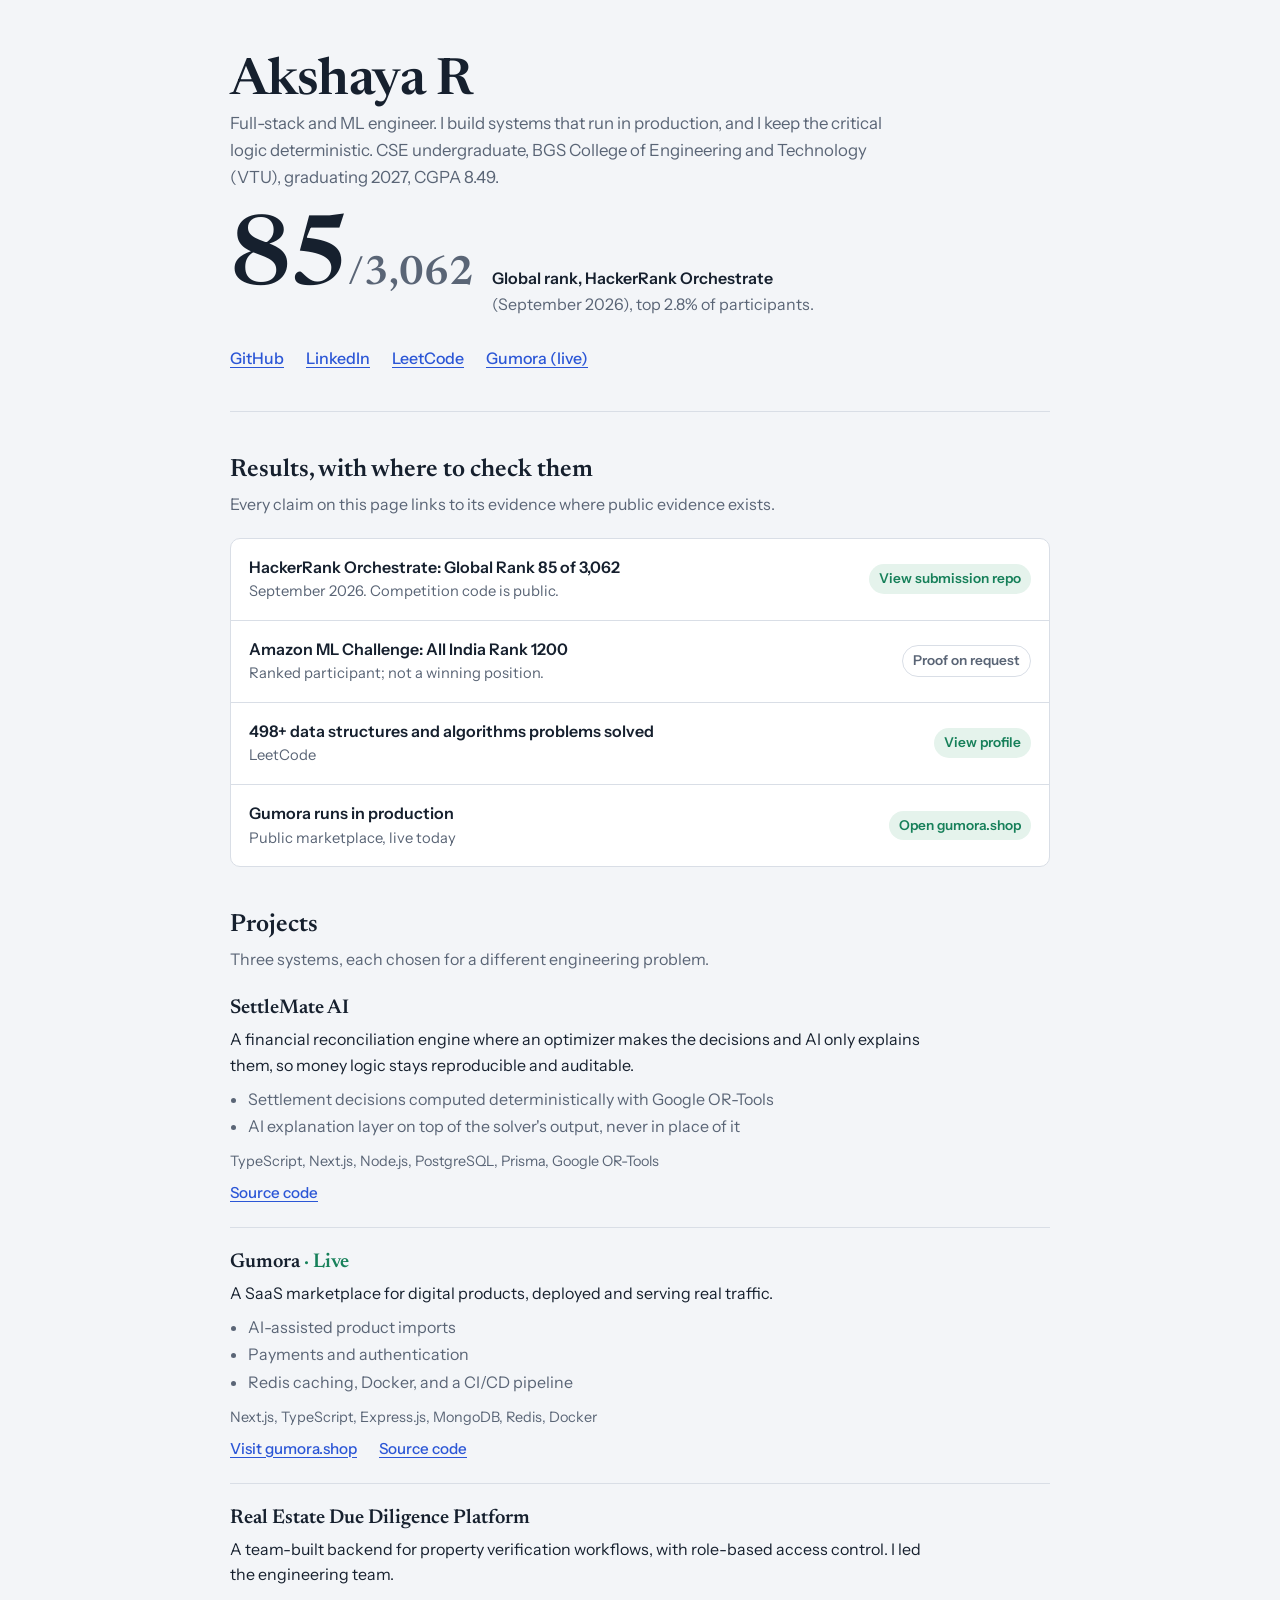
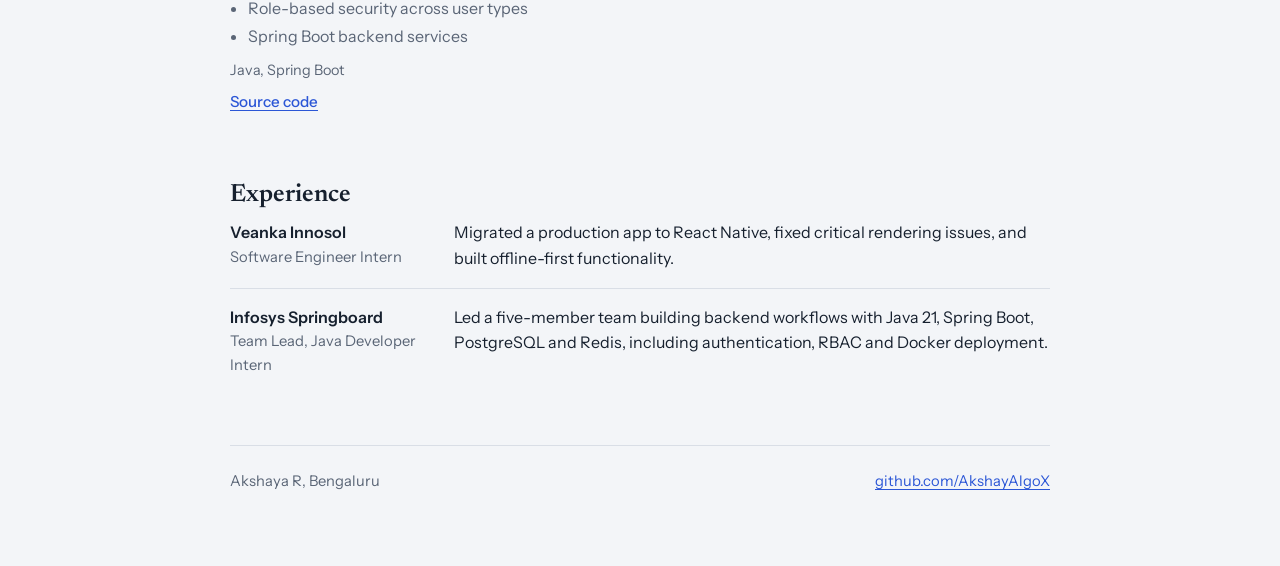
==== index.html @ 620f395c "Initial portfolio deployment" ====
<!doctype html>
<html lang="en">
<head>
<meta charset="utf-8">
<meta name="viewport" content="width=device-width, initial-scale=1">
<title>Akshaya R — Engineer</title>
<meta name="description" content="Akshaya R. HackerRank Orchestrate Global Rank 85/3,062. Builds production systems: Gumora (live) and SettleMate AI.">
<link rel="preconnect" href="https://fonts.googleapis.com">
<link rel="preconnect" href="https://fonts.gstatic.com" crossorigin>
<link href="https://fonts.googleapis.com/css2?family=Newsreader:opsz,wght@6..72,500;6..72,600&family=Instrument+Sans:wght@400;500;600&display=swap" rel="stylesheet">
<style>
:root{
  --bg:#F3F5F8; --surface:#FFFFFF; --ink:#16202E; --muted:#5A6576;
  --line:#D9DEE6; --accent:#2B56D6; --proof:#17805A; --proof-bg:#E5F3EC;
}
@media (prefers-color-scheme: dark){
  :root{
    --bg:#121821; --surface:#19212D; --ink:#E8ECF2; --muted:#9AA5B5;
    --line:#2A3443; --accent:#7C9BFF; --proof:#5CC79A; --proof-bg:#16302A;
  }
}
*{box-sizing:border-box;margin:0;padding:0}
html{-webkit-text-size-adjust:100%}
body{background:var(--bg);color:var(--ink);font:400 16px/1.6 "Instrument Sans",system-ui,sans-serif}
a{color:var(--accent);text-underline-offset:3px}
a:focus-visible{outline:2px solid var(--accent);outline-offset:3px;border-radius:2px}
.wrap{max-width:860px;margin:0 auto;padding:56px 20px 72px}
header{display:grid;gap:28px;padding-bottom:40px;border-bottom:1px solid var(--line)}
h1{font:600 clamp(2.2rem,6vw,3.2rem)/1.05 "Newsreader",Georgia,serif;letter-spacing:-.01em}
.lede{color:var(--muted);max-width:60ch;font-size:1.05rem}
.rank{display:flex;flex-wrap:wrap;align-items:baseline;gap:6px 18px}
.rank b{font:600 clamp(3.4rem,13vw,6rem)/.9 "Newsreader",Georgia,serif;letter-spacing:-.03em}
.rank b span{color:var(--muted);font-size:.42em;letter-spacing:0}
.rank p{max-width:30ch;color:var(--muted)}
.rank p strong{color:var(--ink);font-weight:600}
.links{display:flex;flex-wrap:wrap;gap:10px 22px;font-weight:500}
section{padding-top:44px}
h2{font:600 1.55rem/1.2 "Newsreader",Georgia,serif;margin-bottom:6px}
.sub{color:var(--muted);margin-bottom:20px;max-width:62ch}
/* Claims ledger */
.ledger{border:1px solid var(--line);border-radius:10px;background:var(--surface);overflow:hidden}
.row{display:grid;grid-template-columns:1fr auto;gap:6px 16px;padding:16px 18px;border-top:1px solid var(--line);align-items:center}
.row:first-child{border-top:0}
.row .claim{font-weight:600}
.row .ctx{color:var(--muted);font-size:.92rem;font-weight:400}
.tag{font-size:.85rem;font-weight:600;padding:4px 10px;border-radius:999px;white-space:nowrap;text-decoration:none}
.tag.ok{color:var(--proof);background:var(--proof-bg)}
.tag.self{color:var(--muted);border:1px solid var(--line)}
/* Projects */
.proj{padding:22px 0;border-top:1px solid var(--line)}
.proj:first-of-type{border-top:0;padding-top:4px}
.proj h3{font:600 1.25rem/1.25 "Newsreader",Georgia,serif;margin-bottom:6px}
.proj .why{margin-bottom:8px;max-width:64ch}
.proj ul{padding-left:18px;color:var(--muted);margin-bottom:10px;max-width:64ch}
.proj li{margin:2px 0}
.stack{font-size:.9rem;color:var(--muted);margin-bottom:8px}
.proj .links{font-size:.95rem}
.live{color:var(--proof);font-weight:600}
/* Experience */
.job{display:grid;grid-template-columns:200px 1fr;gap:4px 24px;padding:16px 0;border-top:1px solid var(--line)}
.job:first-of-type{border-top:0;padding-top:4px}
.job .org{font-weight:600}
.job .role{color:var(--muted);font-size:.92rem}
.job p{max-width:58ch}
footer{margin-top:52px;padding-top:24px;border-top:1px solid var(--line);color:var(--muted);font-size:.92rem;display:flex;flex-wrap:wrap;justify-content:space-between;gap:12px}
@media (max-width:620px){
  .wrap{padding:36px 16px 56px}
  .row{grid-template-columns:1fr}
  .row .tag{justify-self:start}
  .job{grid-template-columns:1fr}
}
@media (prefers-reduced-motion:no-preference){
  .rank b{animation:rise .7s cubic-bezier(.2,.7,.2,1) both}
  @keyframes rise{from{opacity:0;transform:translateY(12px)}to{opacity:1;transform:none}}
}
</style>
</head>
<body>
<div class="wrap">

<header>
  <div>
    <h1>Akshaya R</h1>
    <p class="lede">Full-stack and ML engineer. I build systems that run in production, and I keep the critical logic deterministic. CSE undergraduate, BGS College of Engineering and Technology (VTU), graduating 2027, CGPA 8.49.</p>
  </div>
  <div class="rank">
    <b>85<span>/3,062</span></b>
    <p><strong>Global rank, HackerRank Orchestrate</strong> (September 2026), top 2.8% of participants.</p>
  </div>
  <nav class="links" aria-label="Profiles">
    <a href="https://github.com/AkshayAlgoX">GitHub</a>
    <a href="https://linkedin.com/in/akshaya-r-a381873a4">LinkedIn</a>
    <a href="https://leetcode.com/u/rakshay5764/">LeetCode</a>
    <a href="https://gumora.shop/">Gumora (live)</a>
  </nav>
</header>

<section aria-labelledby="claims">
  <h2 id="claims">Results, with where to check them</h2>
  <p class="sub">Every claim on this page links to its evidence where public evidence exists.</p>
  <div class="ledger">
    <div class="row">
      <div><div class="claim">HackerRank Orchestrate: Global Rank 85 of 3,062</div><div class="ctx">September 2026. Competition code is public.</div></div>
      <a class="tag ok" href="https://github.com/AkshayAlgoX/hackerrank-orchestrate-september26-akshay">View submission repo</a>
    </div>
    <div class="row">
      <div><div class="claim">Amazon ML Challenge: All India Rank 1200</div><div class="ctx">Ranked participant; not a winning position.</div></div>
      <span class="tag self">Proof on request</span>
    </div>
    <div class="row">
      <div><div class="claim">498+ data structures and algorithms problems solved</div><div class="ctx">LeetCode</div></div>
      <a class="tag ok" href="https://leetcode.com/u/rakshay5764/">View profile</a>
    </div>
    <div class="row">
      <div><div class="claim">Gumora runs in production</div><div class="ctx">Public marketplace, live today</div></div>
      <a class="tag ok" href="https://gumora.shop/">Open gumora.shop</a>
    </div>
  </div>
</section>

<section aria-labelledby="projects">
  <h2 id="projects">Projects</h2>
  <p class="sub">Three systems, each chosen for a different engineering problem.</p>

  <article class="proj">
    <h3>SettleMate AI</h3>
    <p class="why">A financial reconciliation engine where an optimizer makes the decisions and AI only explains them, so money logic stays reproducible and auditable.</p>
    <ul>
      <li>Settlement decisions computed deterministically with Google OR-Tools</li>
      <li>AI explanation layer on top of the solver's output, never in place of it</li>
    </ul>
    <p class="stack">TypeScript, Next.js, Node.js, PostgreSQL, Prisma, Google OR-Tools</p>
    <div class="links"><a href="https://github.com/AkshayAlgoX/settlemate-ai">Source code</a></div>
  </article>

  <article class="proj">
    <h3>Gumora <span class="live">· Live</span></h3>
    <p class="why">A SaaS marketplace for digital products, deployed and serving real traffic.</p>
    <ul>
      <li>AI-assisted product imports</li>
      <li>Payments and authentication</li>
      <li>Redis caching, Docker, and a CI/CD pipeline</li>
    </ul>
    <p class="stack">Next.js, TypeScript, Express.js, MongoDB, Redis, Docker</p>
    <div class="links"><a href="https://gumora.shop/">Visit gumora.shop</a><a href="https://github.com/AkshayAlgoX/Gumora-SaaS-Platform">Source code</a></div>
  </article>

  <article class="proj">
    <h3>Real Estate Due Diligence Platform</h3>
    <p class="why">A team-built backend for property verification workflows, with role-based access control. I led the engineering team.</p>
    <ul>
      <li>Role-based security across user types</li>
      <li>Spring Boot backend services</li>
    </ul>
    <p class="stack">Java, Spring Boot</p>
    <div class="links"><a href="https://github.com/AkshayAlgoX/due-deligence-platform">Source code</a></div>
  </article>
</section>

<section aria-labelledby="exp">
  <h2 id="exp">Experience</h2>
  <div class="job">
    <div><div class="org">Veanka Innosol</div><div class="role">Software Engineer Intern</div></div>
    <p>Migrated a production app to React Native, fixed critical rendering issues, and built offline-first functionality.</p>
  </div>
  <div class="job">
    <div><div class="org">Infosys Springboard</div><div class="role">Team Lead, Java Developer Intern</div></div>
    <p>Led a five-member team building backend workflows with Java 21, Spring Boot, PostgreSQL and Redis, including authentication, RBAC and Docker deployment.</p>
  </div>
</section>

<footer>
  <span>Akshaya R, Bengaluru</span>
  <span><a href="https://github.com/AkshayAlgoX">github.com/AkshayAlgoX</a></span>
</footer>

</div>
</body>
</html>
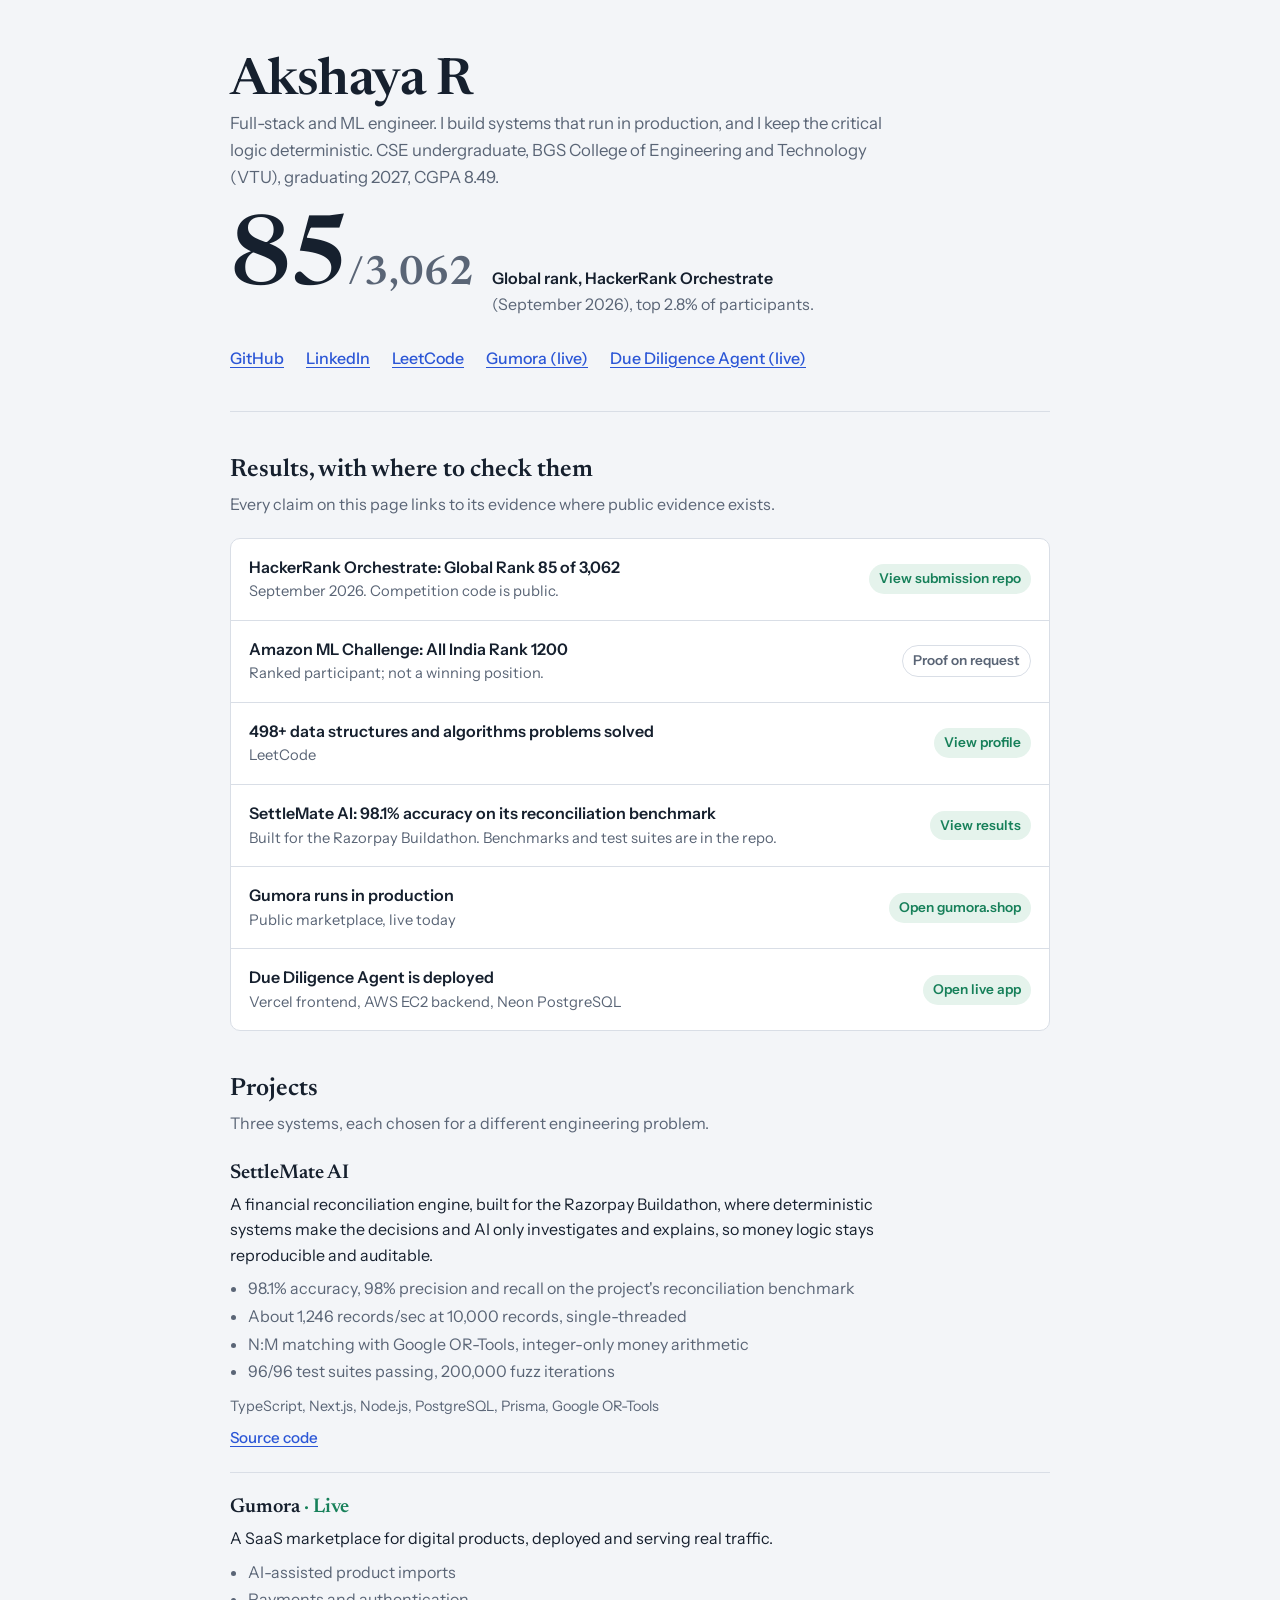
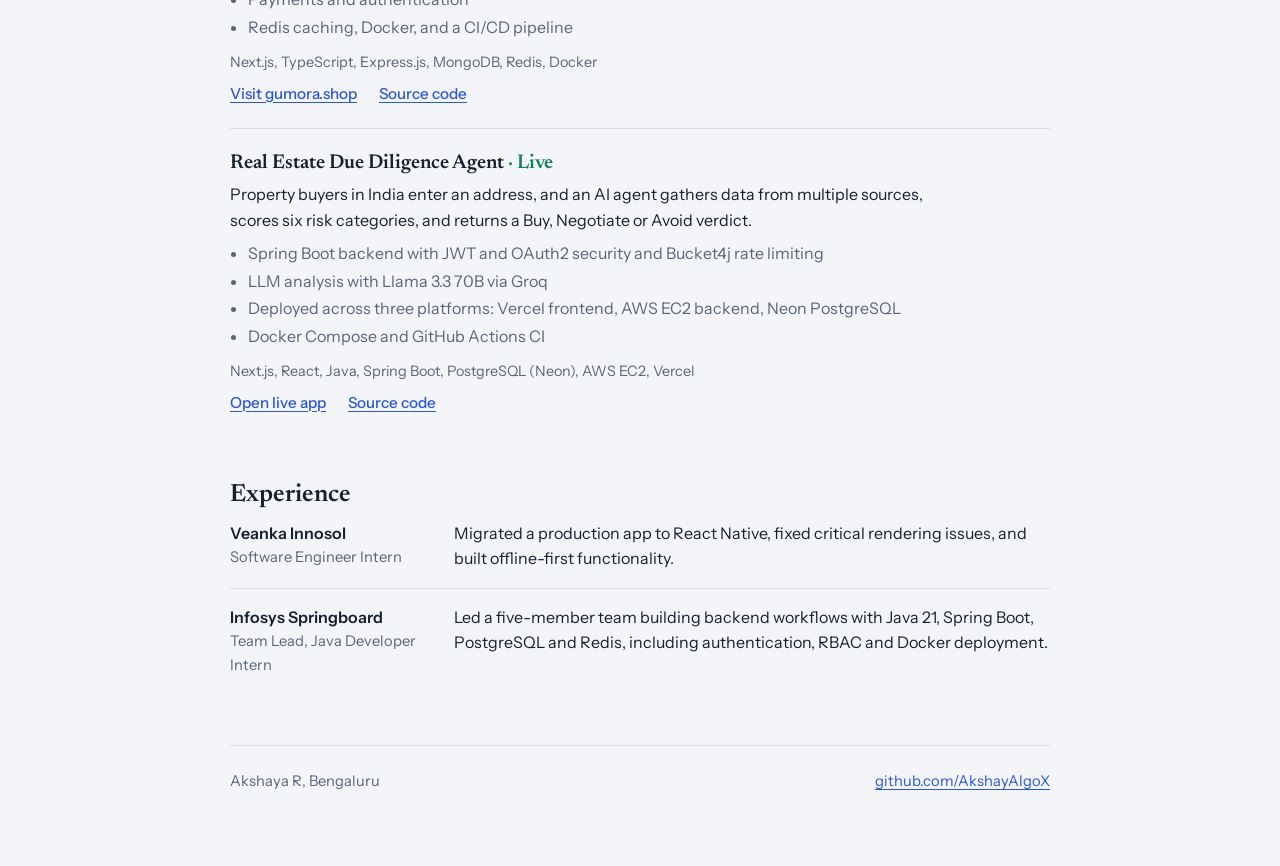
==== commit 9fcaf1df: "Update portfolio to v2" ====
--- a/index.html
+++ b/index.html
@@ -92,6 +92,7 @@
     <a href="https://linkedin.com/in/akshaya-r-a381873a4">LinkedIn</a>
     <a href="https://leetcode.com/u/rakshay5764/">LeetCode</a>
     <a href="https://gumora.shop/">Gumora (live)</a>
+    <a href="https://due-deligence-platform.vercel.app/">Due Diligence Agent (live)</a>
   </nav>
 </header>
 
@@ -112,8 +113,16 @@
       <a class="tag ok" href="https://leetcode.com/u/rakshay5764/">View profile</a>
     </div>
     <div class="row">
+      <div><div class="claim">SettleMate AI: 98.1% accuracy on its reconciliation benchmark</div><div class="ctx">Built for the Razorpay Buildathon. Benchmarks and test suites are in the repo.</div></div>
+      <a class="tag ok" href="https://github.com/AkshayAlgoX/settlemate-ai">View results</a>
+    </div>
+    <div class="row">
       <div><div class="claim">Gumora runs in production</div><div class="ctx">Public marketplace, live today</div></div>
       <a class="tag ok" href="https://gumora.shop/">Open gumora.shop</a>
+    </div>
+    <div class="row">
+      <div><div class="claim">Due Diligence Agent is deployed</div><div class="ctx">Vercel frontend, AWS EC2 backend, Neon PostgreSQL</div></div>
+      <a class="tag ok" href="https://due-deligence-platform.vercel.app/">Open live app</a>
     </div>
   </div>
 </section>
@@ -124,10 +133,12 @@
 
   <article class="proj">
     <h3>SettleMate AI</h3>
-    <p class="why">A financial reconciliation engine where an optimizer makes the decisions and AI only explains them, so money logic stays reproducible and auditable.</p>
+    <p class="why">A financial reconciliation engine, built for the Razorpay Buildathon, where deterministic systems make the decisions and AI only investigates and explains, so money logic stays reproducible and auditable.</p>
     <ul>
-      <li>Settlement decisions computed deterministically with Google OR-Tools</li>
-      <li>AI explanation layer on top of the solver's output, never in place of it</li>
+      <li>98.1% accuracy, 98% precision and recall on the project's reconciliation benchmark</li>
+      <li>About 1,246 records/sec at 10,000 records, single-threaded</li>
+      <li>N:M matching with Google OR-Tools, integer-only money arithmetic</li>
+      <li>96/96 test suites passing, 200,000 fuzz iterations</li>
     </ul>
     <p class="stack">TypeScript, Next.js, Node.js, PostgreSQL, Prisma, Google OR-Tools</p>
     <div class="links"><a href="https://github.com/AkshayAlgoX/settlemate-ai">Source code</a></div>
@@ -146,14 +157,16 @@
   </article>
 
   <article class="proj">
-    <h3>Real Estate Due Diligence Platform</h3>
-    <p class="why">A team-built backend for property verification workflows, with role-based access control. I led the engineering team.</p>
+    <h3>Real Estate Due Diligence Agent <span class="live">· Live</span></h3>
+    <p class="why">Property buyers in India enter an address, and an AI agent gathers data from multiple sources, scores six risk categories, and returns a Buy, Negotiate or Avoid verdict.</p>
     <ul>
-      <li>Role-based security across user types</li>
-      <li>Spring Boot backend services</li>
+      <li>Spring Boot backend with JWT and OAuth2 security and Bucket4j rate limiting</li>
+      <li>LLM analysis with Llama 3.3 70B via Groq</li>
+      <li>Deployed across three platforms: Vercel frontend, AWS EC2 backend, Neon PostgreSQL</li>
+      <li>Docker Compose and GitHub Actions CI</li>
     </ul>
-    <p class="stack">Java, Spring Boot</p>
-    <div class="links"><a href="https://github.com/AkshayAlgoX/due-deligence-platform">Source code</a></div>
+    <p class="stack">Next.js, React, Java, Spring Boot, PostgreSQL (Neon), AWS EC2, Vercel</p>
+    <div class="links"><a href="https://due-deligence-platform.vercel.app/">Open live app</a><a href="https://github.com/AkshayAlgoX/due-deligence-platform">Source code</a></div>
   </article>
 </section>
 
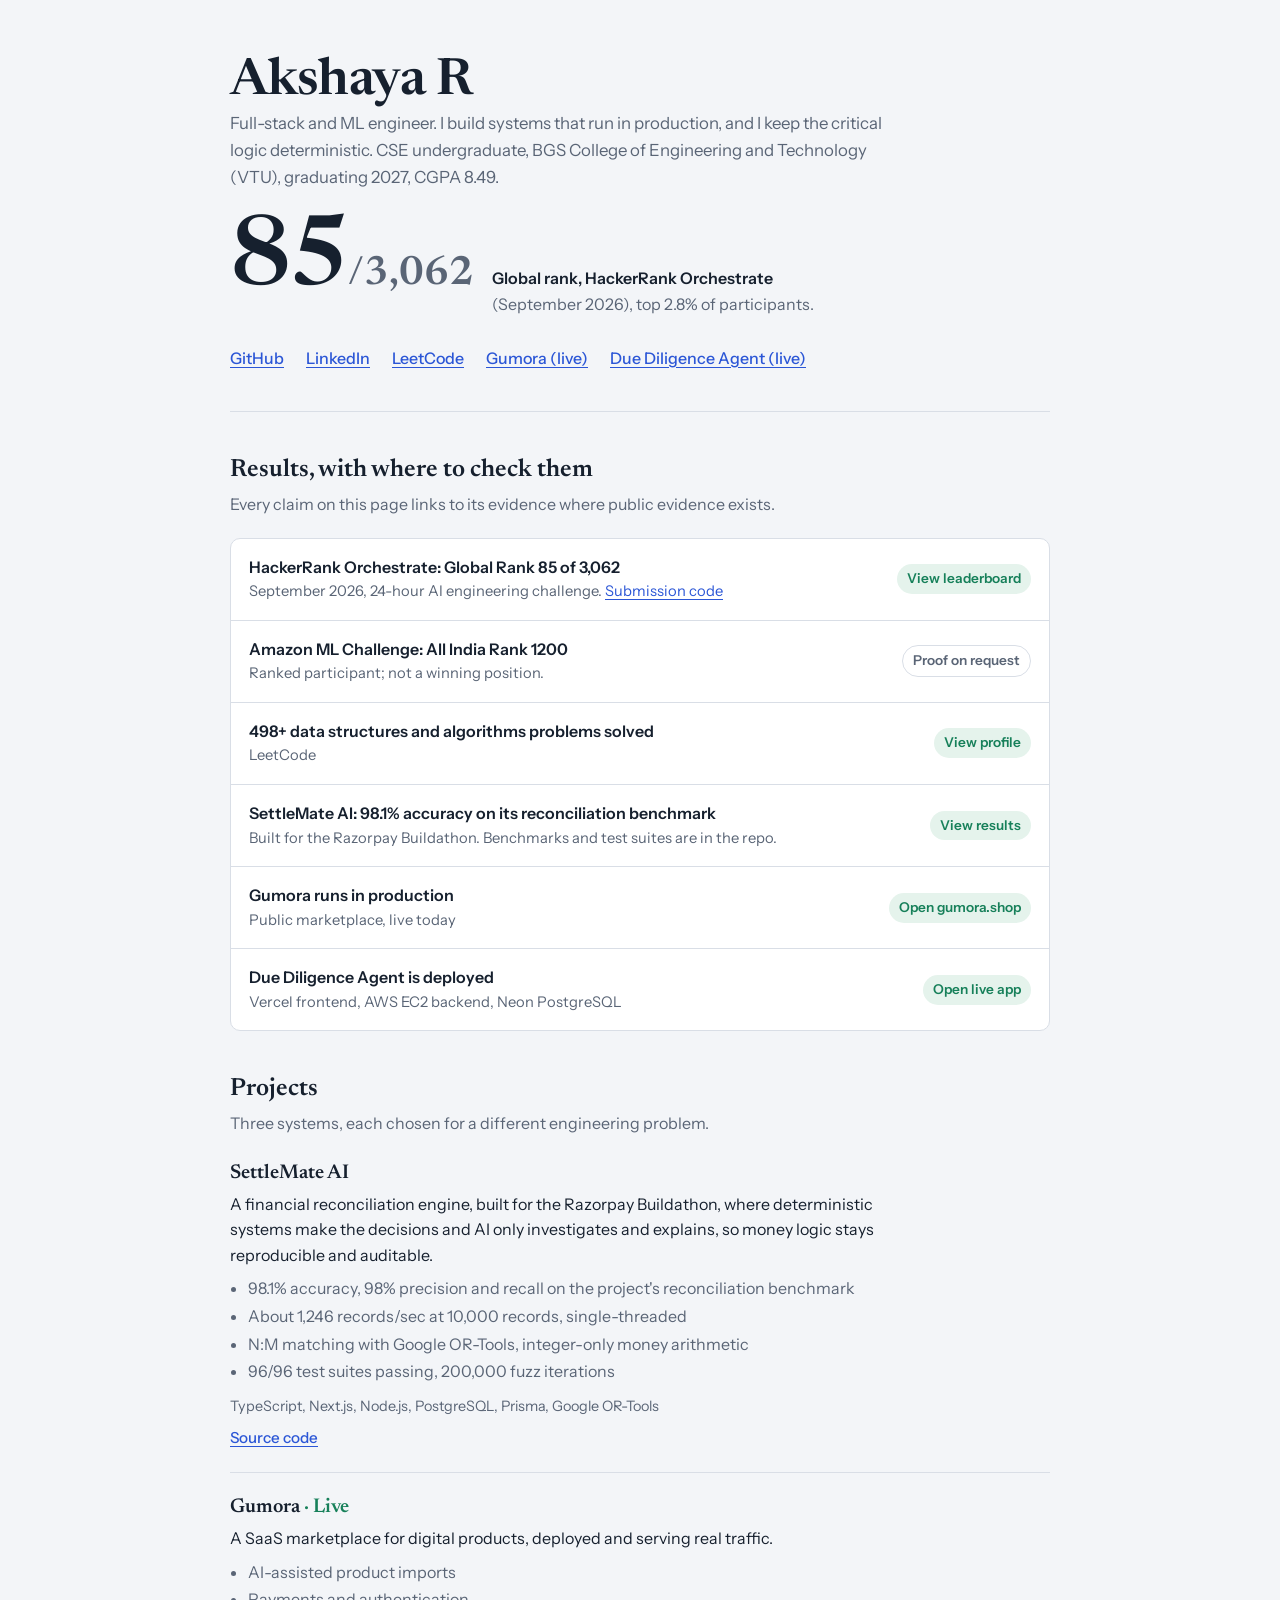
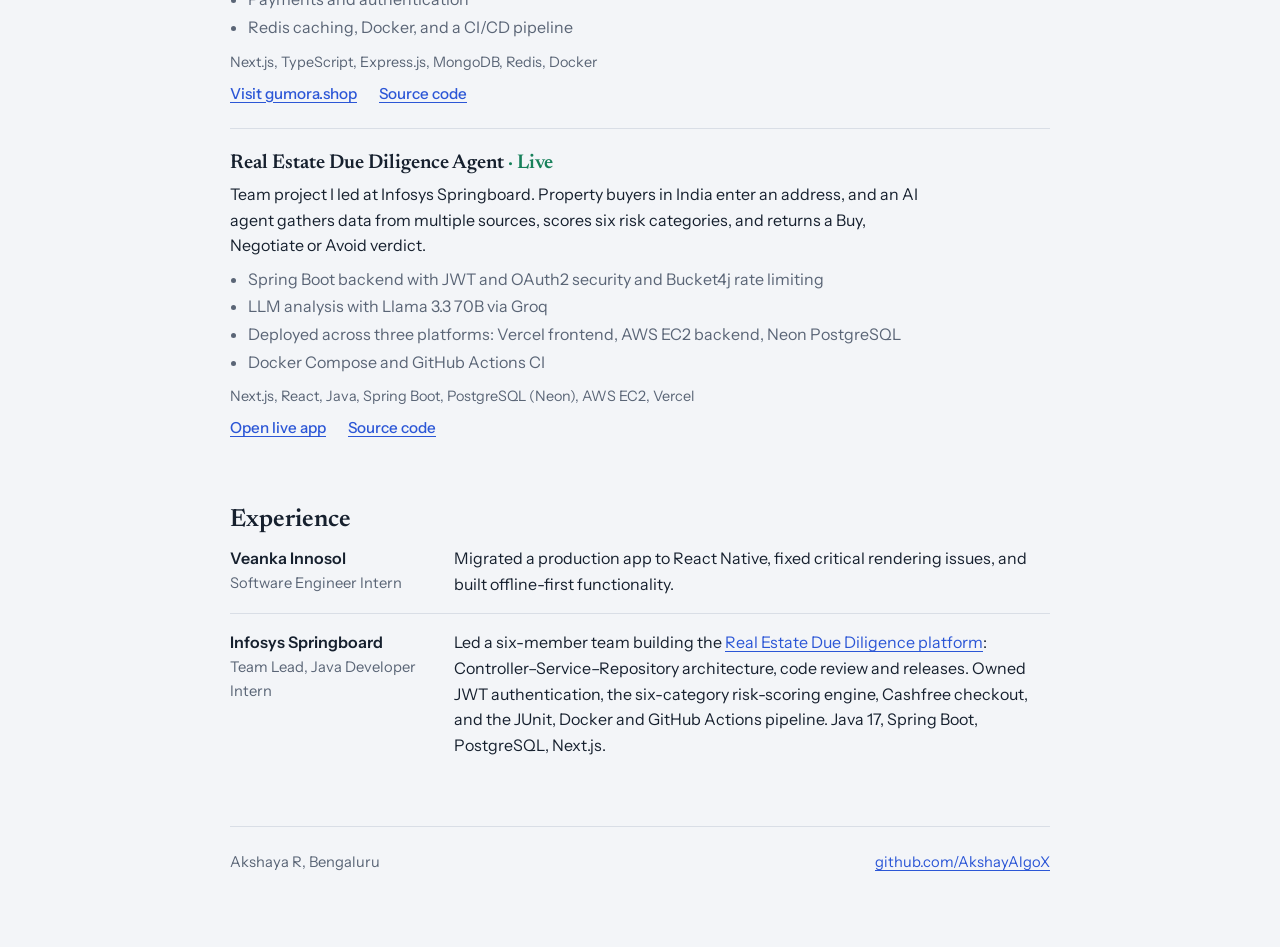
==== commit 20342ae0: "Latest Portfolio Updated" ====
--- a/index.html
+++ b/index.html
@@ -101,8 +101,8 @@
   <p class="sub">Every claim on this page links to its evidence where public evidence exists.</p>
   <div class="ledger">
     <div class="row">
-      <div><div class="claim">HackerRank Orchestrate: Global Rank 85 of 3,062</div><div class="ctx">September 2026. Competition code is public.</div></div>
-      <a class="tag ok" href="https://github.com/AkshayAlgoX/hackerrank-orchestrate-september26-akshay">View submission repo</a>
+      <div><div class="claim">HackerRank Orchestrate: Global Rank 85 of 3,062</div><div class="ctx">September 2026, 24-hour AI engineering challenge. <a href="https://github.com/AkshayAlgoX/hackerrank-orchestrate-september26-akshay">Submission code</a></div></div>
+      <a class="tag ok" href="https://www.hackerrank.com/contests/hackerrank-orchestrate-september26/challenges/buy-or-wait/leaderboard?username=rakshay5764">View leaderboard</a>
     </div>
     <div class="row">
       <div><div class="claim">Amazon ML Challenge: All India Rank 1200</div><div class="ctx">Ranked participant; not a winning position.</div></div>
@@ -158,7 +158,7 @@
 
   <article class="proj">
     <h3>Real Estate Due Diligence Agent <span class="live">· Live</span></h3>
-    <p class="why">Property buyers in India enter an address, and an AI agent gathers data from multiple sources, scores six risk categories, and returns a Buy, Negotiate or Avoid verdict.</p>
+    <p class="why">Team project I led at Infosys Springboard. Property buyers in India enter an address, and an AI agent gathers data from multiple sources, scores six risk categories, and returns a Buy, Negotiate or Avoid verdict.</p>
     <ul>
       <li>Spring Boot backend with JWT and OAuth2 security and Bucket4j rate limiting</li>
       <li>LLM analysis with Llama 3.3 70B via Groq</li>
@@ -178,7 +178,7 @@
   </div>
   <div class="job">
     <div><div class="org">Infosys Springboard</div><div class="role">Team Lead, Java Developer Intern</div></div>
-    <p>Led a five-member team building backend workflows with Java 21, Spring Boot, PostgreSQL and Redis, including authentication, RBAC and Docker deployment.</p>
+    <p>Led a six-member team building the <a href="https://due-deligence-platform.vercel.app/">Real Estate Due Diligence platform</a>: Controller–Service–Repository architecture, code review and releases. Owned JWT authentication, the six-category risk-scoring engine, Cashfree checkout, and the JUnit, Docker and GitHub Actions pipeline. Java 17, Spring Boot, PostgreSQL, Next.js.</p>
   </div>
 </section>
 
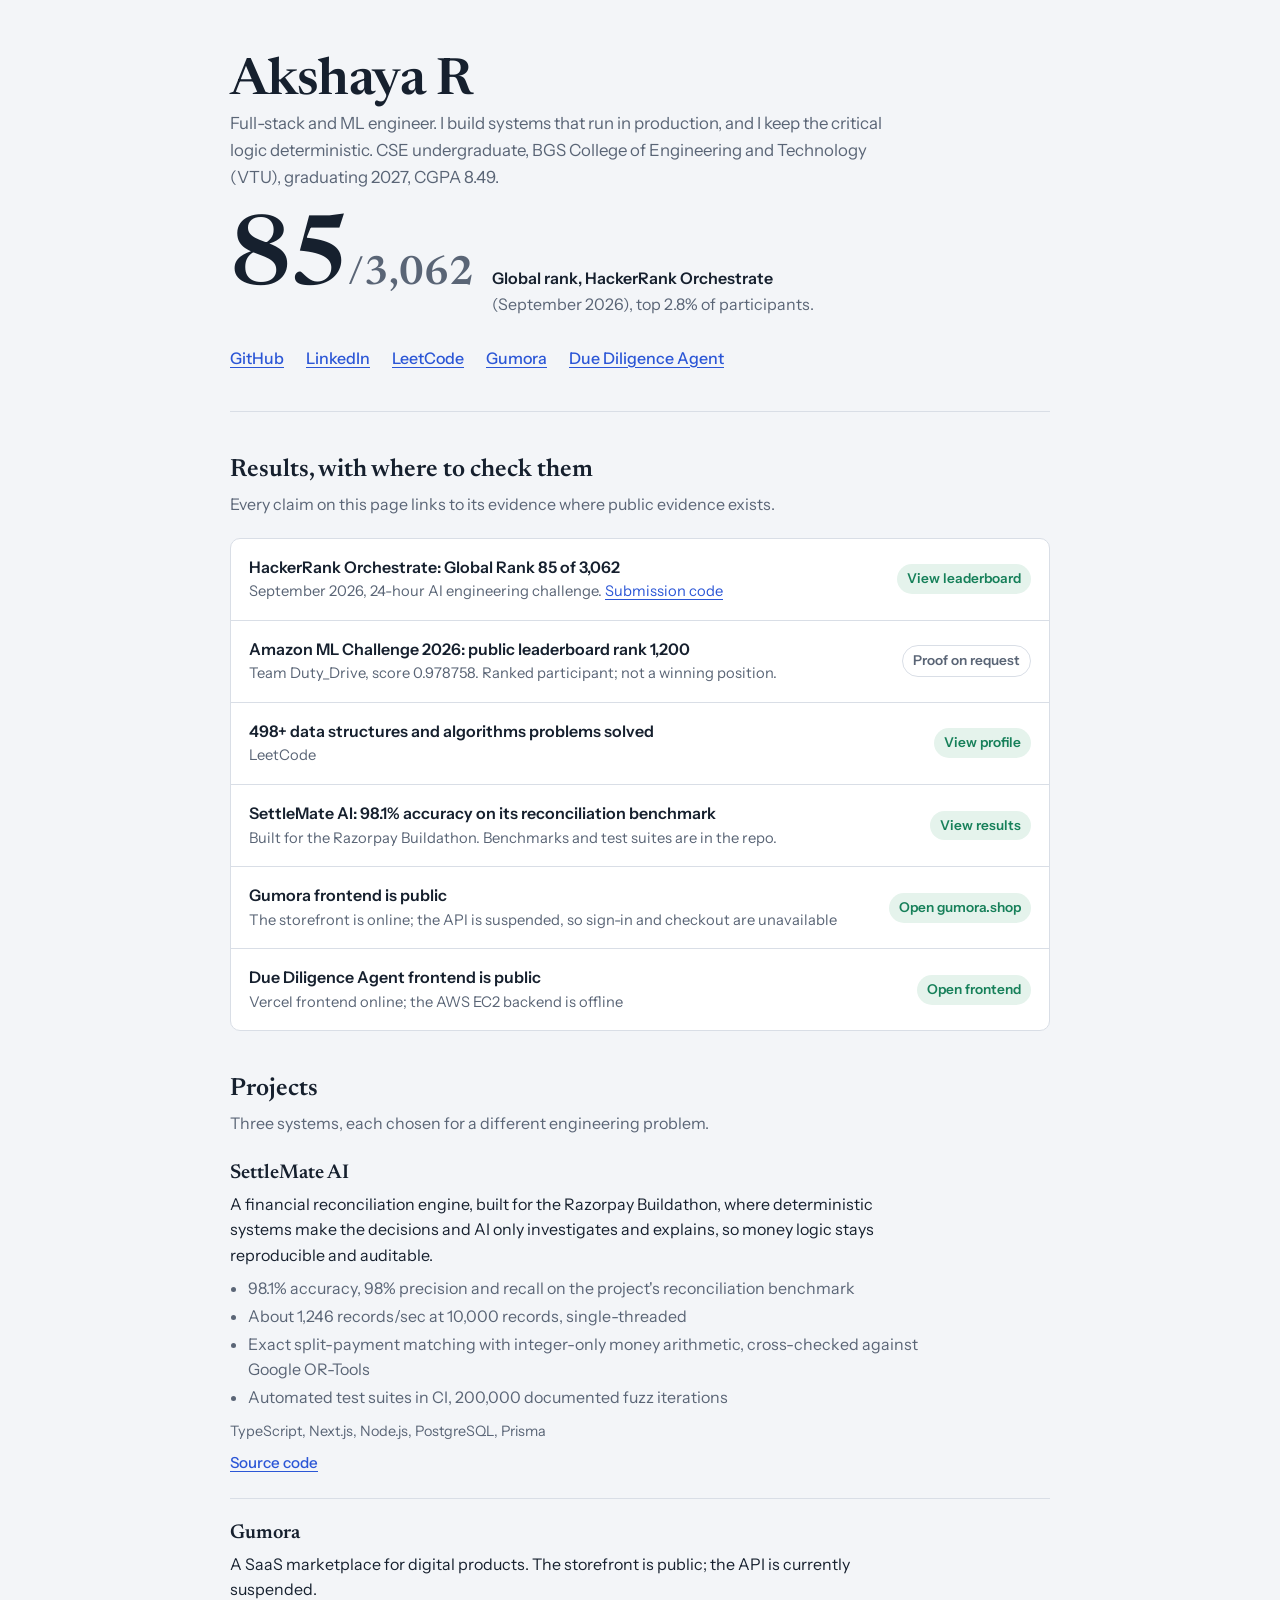
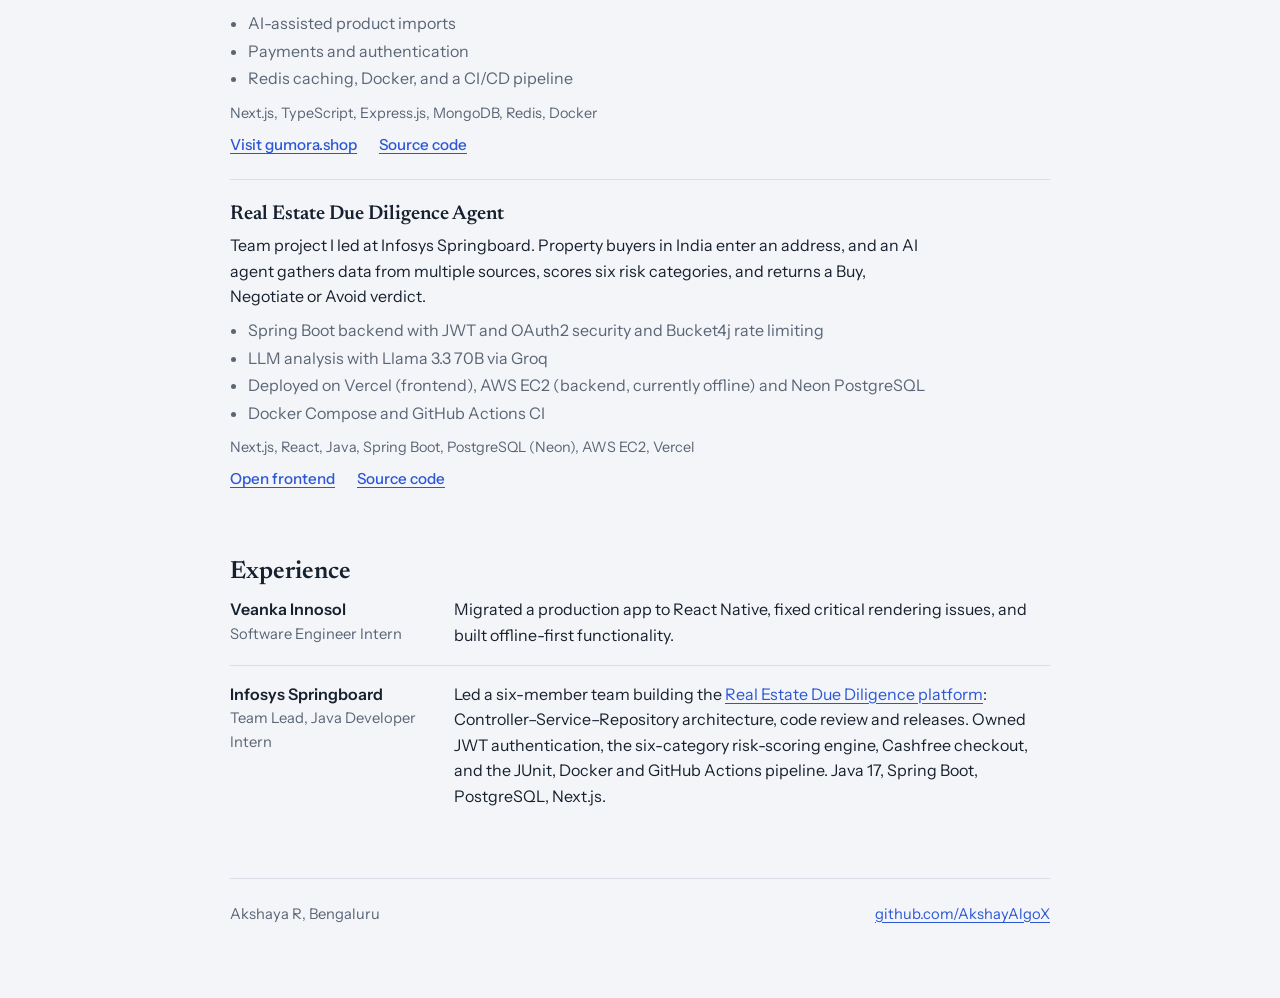
==== commit ac0ba817: "docs(portfolio): match deployment status and project claims to the evidence Checked 2026-10-28/29: -" ====
--- a/index.html
+++ b/index.html
@@ -4,7 +4,7 @@
 <meta charset="utf-8">
 <meta name="viewport" content="width=device-width, initial-scale=1">
 <title>Akshaya R — Engineer</title>
-<meta name="description" content="Akshaya R. HackerRank Orchestrate Global Rank 85/3,062. Builds production systems: Gumora (live) and SettleMate AI.">
+<meta name="description" content="Akshaya R. HackerRank Orchestrate Global Rank 85/3,062. Builds deterministic, tested systems: SettleMate AI, Gumora and a due-diligence platform.">
 <link rel="preconnect" href="https://fonts.googleapis.com">
 <link rel="preconnect" href="https://fonts.gstatic.com" crossorigin>
 <link href="https://fonts.googleapis.com/css2?family=Newsreader:opsz,wght@6..72,500;6..72,600&family=Instrument+Sans:wght@400;500;600&display=swap" rel="stylesheet">
@@ -91,8 +91,8 @@
     <a href="https://github.com/AkshayAlgoX">GitHub</a>
     <a href="https://linkedin.com/in/akshaya-r-a381873a4">LinkedIn</a>
     <a href="https://leetcode.com/u/rakshay5764/">LeetCode</a>
-    <a href="https://gumora.shop/">Gumora (live)</a>
-    <a href="https://due-deligence-platform.vercel.app/">Due Diligence Agent (live)</a>
+    <a href="https://gumora.shop/">Gumora</a>
+    <a href="https://due-deligence-platform.vercel.app/">Due Diligence Agent</a>
   </nav>
 </header>
 
@@ -105,7 +105,7 @@
       <a class="tag ok" href="https://www.hackerrank.com/contests/hackerrank-orchestrate-september26/challenges/buy-or-wait/leaderboard?username=rakshay5764">View leaderboard</a>
     </div>
     <div class="row">
-      <div><div class="claim">Amazon ML Challenge: All India Rank 1200</div><div class="ctx">Ranked participant; not a winning position.</div></div>
+      <div><div class="claim">Amazon ML Challenge 2026: public leaderboard rank 1,200</div><div class="ctx">Team Duty_Drive, score 0.978758. Ranked participant; not a winning position.</div></div>
       <span class="tag self">Proof on request</span>
     </div>
     <div class="row">
@@ -117,12 +117,12 @@
       <a class="tag ok" href="https://github.com/AkshayAlgoX/settlemate-ai">View results</a>
     </div>
     <div class="row">
-      <div><div class="claim">Gumora runs in production</div><div class="ctx">Public marketplace, live today</div></div>
+      <div><div class="claim">Gumora frontend is public</div><div class="ctx">The storefront is online; the API is suspended, so sign-in and checkout are unavailable</div></div>
       <a class="tag ok" href="https://gumora.shop/">Open gumora.shop</a>
     </div>
     <div class="row">
-      <div><div class="claim">Due Diligence Agent is deployed</div><div class="ctx">Vercel frontend, AWS EC2 backend, Neon PostgreSQL</div></div>
-      <a class="tag ok" href="https://due-deligence-platform.vercel.app/">Open live app</a>
+      <div><div class="claim">Due Diligence Agent frontend is public</div><div class="ctx">Vercel frontend online; the AWS EC2 backend is offline</div></div>
+      <a class="tag ok" href="https://due-deligence-platform.vercel.app/">Open frontend</a>
     </div>
   </div>
 </section>
@@ -137,16 +137,16 @@
     <ul>
       <li>98.1% accuracy, 98% precision and recall on the project's reconciliation benchmark</li>
       <li>About 1,246 records/sec at 10,000 records, single-threaded</li>
-      <li>N:M matching with Google OR-Tools, integer-only money arithmetic</li>
-      <li>96/96 test suites passing, 200,000 fuzz iterations</li>
+      <li>Exact split-payment matching with integer-only money arithmetic, cross-checked against Google OR-Tools</li>
+      <li>Automated test suites in CI, 200,000 documented fuzz iterations</li>
     </ul>
-    <p class="stack">TypeScript, Next.js, Node.js, PostgreSQL, Prisma, Google OR-Tools</p>
+    <p class="stack">TypeScript, Next.js, Node.js, PostgreSQL, Prisma</p>
     <div class="links"><a href="https://github.com/AkshayAlgoX/settlemate-ai">Source code</a></div>
   </article>
 
   <article class="proj">
-    <h3>Gumora <span class="live">· Live</span></h3>
-    <p class="why">A SaaS marketplace for digital products, deployed and serving real traffic.</p>
+    <h3>Gumora</h3>
+    <p class="why">A SaaS marketplace for digital products. The storefront is public; the API is currently suspended.</p>
     <ul>
       <li>AI-assisted product imports</li>
       <li>Payments and authentication</li>
@@ -157,16 +157,16 @@
   </article>
 
   <article class="proj">
-    <h3>Real Estate Due Diligence Agent <span class="live">· Live</span></h3>
+    <h3>Real Estate Due Diligence Agent</h3>
     <p class="why">Team project I led at Infosys Springboard. Property buyers in India enter an address, and an AI agent gathers data from multiple sources, scores six risk categories, and returns a Buy, Negotiate or Avoid verdict.</p>
     <ul>
       <li>Spring Boot backend with JWT and OAuth2 security and Bucket4j rate limiting</li>
       <li>LLM analysis with Llama 3.3 70B via Groq</li>
-      <li>Deployed across three platforms: Vercel frontend, AWS EC2 backend, Neon PostgreSQL</li>
+      <li>Deployed on Vercel (frontend), AWS EC2 (backend, currently offline) and Neon PostgreSQL</li>
       <li>Docker Compose and GitHub Actions CI</li>
     </ul>
     <p class="stack">Next.js, React, Java, Spring Boot, PostgreSQL (Neon), AWS EC2, Vercel</p>
-    <div class="links"><a href="https://due-deligence-platform.vercel.app/">Open live app</a><a href="https://github.com/AkshayAlgoX/due-deligence-platform">Source code</a></div>
+    <div class="links"><a href="https://due-deligence-platform.vercel.app/">Open frontend</a><a href="https://github.com/AkshayAlgoX/due-deligence-platform">Source code</a></div>
   </article>
 </section>
 
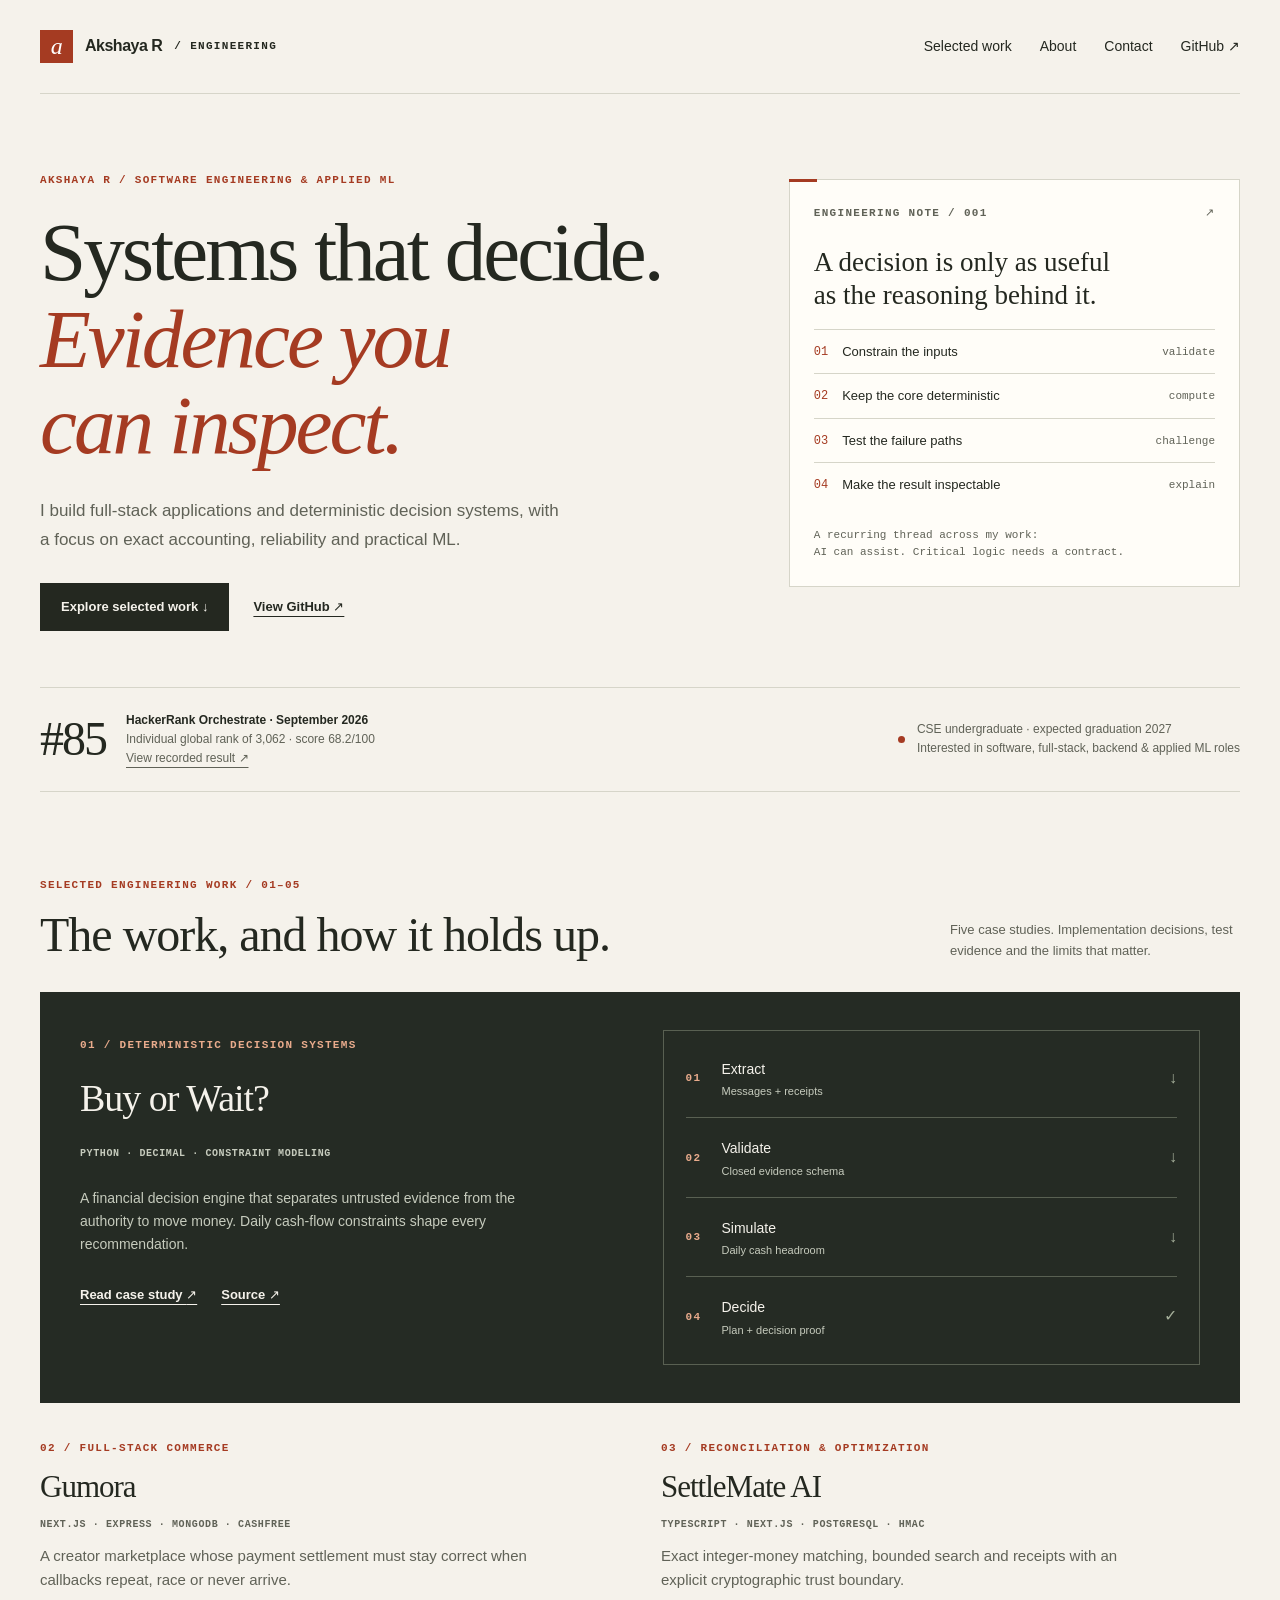
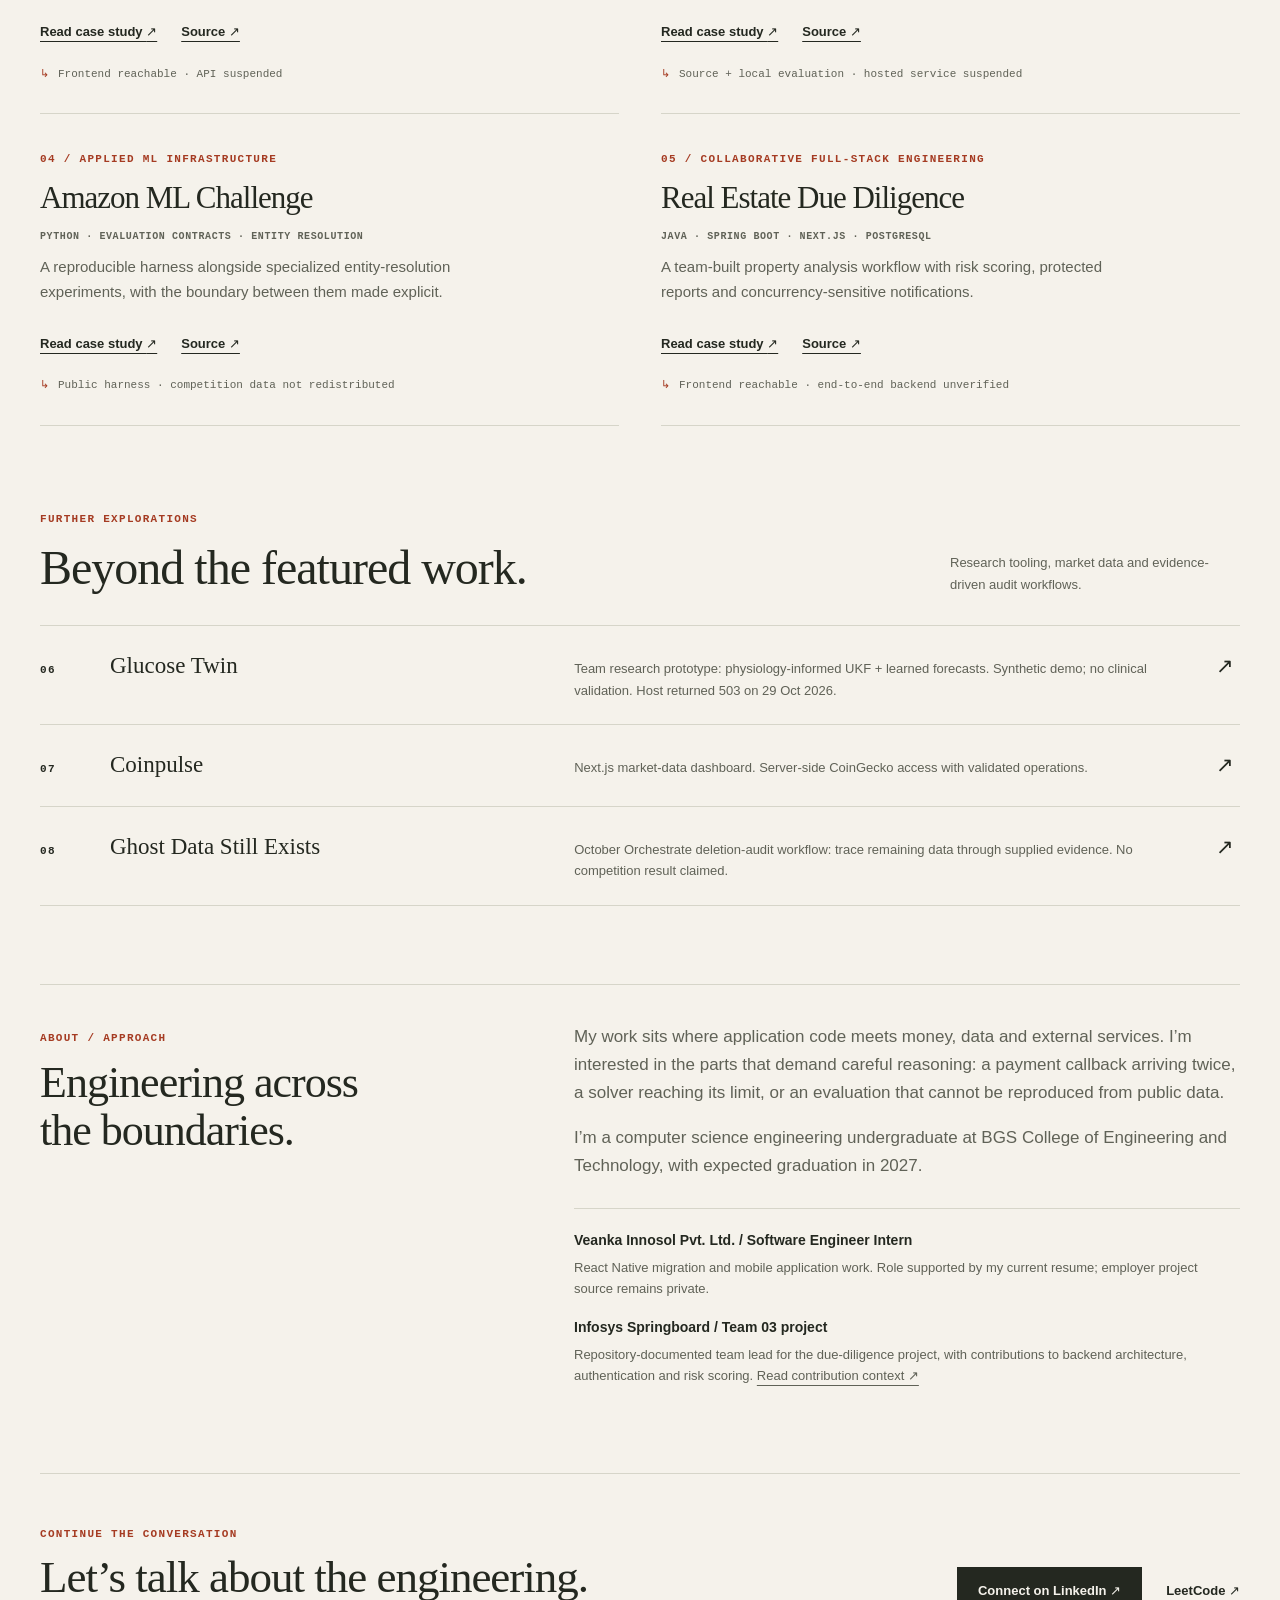
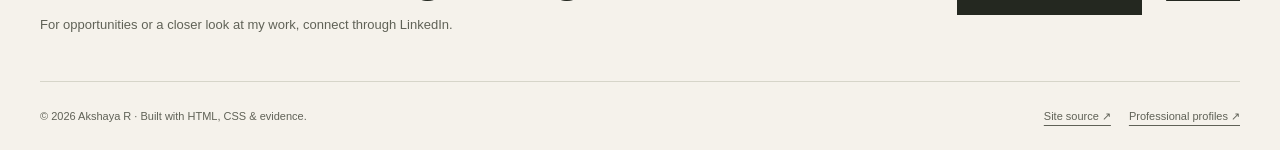
==== commit 6d0fce3f: "Redesign portfolio around source-backed engineering case studies" ====
--- a/index.html
+++ b/index.html
@@ -1,192 +1,29 @@
 <!doctype html>
-<html lang="en">
-<head>
-<meta charset="utf-8">
-<meta name="viewport" content="width=device-width, initial-scale=1">
-<title>Akshaya R — Engineer</title>
-<meta name="description" content="Akshaya R. HackerRank Orchestrate Global Rank 85/3,062. Builds deterministic, tested systems: SettleMate AI, Gumora and a due-diligence platform.">
-<link rel="preconnect" href="https://fonts.googleapis.com">
-<link rel="preconnect" href="https://fonts.gstatic.com" crossorigin>
-<link href="https://fonts.googleapis.com/css2?family=Newsreader:opsz,wght@6..72,500;6..72,600&family=Instrument+Sans:wght@400;500;600&display=swap" rel="stylesheet">
-<style>
-:root{
-  --bg:#F3F5F8; --surface:#FFFFFF; --ink:#16202E; --muted:#5A6576;
-  --line:#D9DEE6; --accent:#2B56D6; --proof:#17805A; --proof-bg:#E5F3EC;
-}
-@media (prefers-color-scheme: dark){
-  :root{
-    --bg:#121821; --surface:#19212D; --ink:#E8ECF2; --muted:#9AA5B5;
-    --line:#2A3443; --accent:#7C9BFF; --proof:#5CC79A; --proof-bg:#16302A;
-  }
-}
-*{box-sizing:border-box;margin:0;padding:0}
-html{-webkit-text-size-adjust:100%}
-body{background:var(--bg);color:var(--ink);font:400 16px/1.6 "Instrument Sans",system-ui,sans-serif}
-a{color:var(--accent);text-underline-offset:3px}
-a:focus-visible{outline:2px solid var(--accent);outline-offset:3px;border-radius:2px}
-.wrap{max-width:860px;margin:0 auto;padding:56px 20px 72px}
-header{display:grid;gap:28px;padding-bottom:40px;border-bottom:1px solid var(--line)}
-h1{font:600 clamp(2.2rem,6vw,3.2rem)/1.05 "Newsreader",Georgia,serif;letter-spacing:-.01em}
-.lede{color:var(--muted);max-width:60ch;font-size:1.05rem}
-.rank{display:flex;flex-wrap:wrap;align-items:baseline;gap:6px 18px}
-.rank b{font:600 clamp(3.4rem,13vw,6rem)/.9 "Newsreader",Georgia,serif;letter-spacing:-.03em}
-.rank b span{color:var(--muted);font-size:.42em;letter-spacing:0}
-.rank p{max-width:30ch;color:var(--muted)}
-.rank p strong{color:var(--ink);font-weight:600}
-.links{display:flex;flex-wrap:wrap;gap:10px 22px;font-weight:500}
-section{padding-top:44px}
-h2{font:600 1.55rem/1.2 "Newsreader",Georgia,serif;margin-bottom:6px}
-.sub{color:var(--muted);margin-bottom:20px;max-width:62ch}
-/* Claims ledger */
-.ledger{border:1px solid var(--line);border-radius:10px;background:var(--surface);overflow:hidden}
-.row{display:grid;grid-template-columns:1fr auto;gap:6px 16px;padding:16px 18px;border-top:1px solid var(--line);align-items:center}
-.row:first-child{border-top:0}
-.row .claim{font-weight:600}
-.row .ctx{color:var(--muted);font-size:.92rem;font-weight:400}
-.tag{font-size:.85rem;font-weight:600;padding:4px 10px;border-radius:999px;white-space:nowrap;text-decoration:none}
-.tag.ok{color:var(--proof);background:var(--proof-bg)}
-.tag.self{color:var(--muted);border:1px solid var(--line)}
-/* Projects */
-.proj{padding:22px 0;border-top:1px solid var(--line)}
-.proj:first-of-type{border-top:0;padding-top:4px}
-.proj h3{font:600 1.25rem/1.25 "Newsreader",Georgia,serif;margin-bottom:6px}
-.proj .why{margin-bottom:8px;max-width:64ch}
-.proj ul{padding-left:18px;color:var(--muted);margin-bottom:10px;max-width:64ch}
-.proj li{margin:2px 0}
-.stack{font-size:.9rem;color:var(--muted);margin-bottom:8px}
-.proj .links{font-size:.95rem}
-.live{color:var(--proof);font-weight:600}
-/* Experience */
-.job{display:grid;grid-template-columns:200px 1fr;gap:4px 24px;padding:16px 0;border-top:1px solid var(--line)}
-.job:first-of-type{border-top:0;padding-top:4px}
-.job .org{font-weight:600}
-.job .role{color:var(--muted);font-size:.92rem}
-.job p{max-width:58ch}
-footer{margin-top:52px;padding-top:24px;border-top:1px solid var(--line);color:var(--muted);font-size:.92rem;display:flex;flex-wrap:wrap;justify-content:space-between;gap:12px}
-@media (max-width:620px){
-  .wrap{padding:36px 16px 56px}
-  .row{grid-template-columns:1fr}
-  .row .tag{justify-self:start}
-  .job{grid-template-columns:1fr}
-}
-@media (prefers-reduced-motion:no-preference){
-  .rank b{animation:rise .7s cubic-bezier(.2,.7,.2,1) both}
-  @keyframes rise{from{opacity:0;transform:translateY(12px)}to{opacity:1;transform:none}}
-}
-</style>
-</head>
-<body>
-<div class="wrap">
-
-<header>
-  <div>
-    <h1>Akshaya R</h1>
-    <p class="lede">Full-stack and ML engineer. I build systems that run in production, and I keep the critical logic deterministic. CSE undergraduate, BGS College of Engineering and Technology (VTU), graduating 2027, CGPA 8.49.</p>
-  </div>
-  <div class="rank">
-    <b>85<span>/3,062</span></b>
-    <p><strong>Global rank, HackerRank Orchestrate</strong> (September 2026), top 2.8% of participants.</p>
-  </div>
-  <nav class="links" aria-label="Profiles">
-    <a href="https://github.com/AkshayAlgoX">GitHub</a>
-    <a href="https://linkedin.com/in/akshaya-r-a381873a4">LinkedIn</a>
-    <a href="https://leetcode.com/u/rakshay5764/">LeetCode</a>
-    <a href="https://gumora.shop/">Gumora</a>
-    <a href="https://due-deligence-platform.vercel.app/">Due Diligence Agent</a>
-  </nav>
-</header>
-
-<section aria-labelledby="claims">
-  <h2 id="claims">Results, with where to check them</h2>
-  <p class="sub">Every claim on this page links to its evidence where public evidence exists.</p>
-  <div class="ledger">
-    <div class="row">
-      <div><div class="claim">HackerRank Orchestrate: Global Rank 85 of 3,062</div><div class="ctx">September 2026, 24-hour AI engineering challenge. <a href="https://github.com/AkshayAlgoX/hackerrank-orchestrate-september26-akshay">Submission code</a></div></div>
-      <a class="tag ok" href="https://www.hackerrank.com/contests/hackerrank-orchestrate-september26/challenges/buy-or-wait/leaderboard?username=rakshay5764">View leaderboard</a>
-    </div>
-    <div class="row">
-      <div><div class="claim">Amazon ML Challenge 2026: public leaderboard rank 1,200</div><div class="ctx">Team Duty_Drive, score 0.978758. Ranked participant; not a winning position.</div></div>
-      <span class="tag self">Proof on request</span>
-    </div>
-    <div class="row">
-      <div><div class="claim">498+ data structures and algorithms problems solved</div><div class="ctx">LeetCode</div></div>
-      <a class="tag ok" href="https://leetcode.com/u/rakshay5764/">View profile</a>
-    </div>
-    <div class="row">
-      <div><div class="claim">SettleMate AI: 98.1% accuracy on its reconciliation benchmark</div><div class="ctx">Built for the Razorpay Buildathon. Benchmarks and test suites are in the repo.</div></div>
-      <a class="tag ok" href="https://github.com/AkshayAlgoX/settlemate-ai">View results</a>
-    </div>
-    <div class="row">
-      <div><div class="claim">Gumora frontend is public</div><div class="ctx">The storefront is online; the API is suspended, so sign-in and checkout are unavailable</div></div>
-      <a class="tag ok" href="https://gumora.shop/">Open gumora.shop</a>
-    </div>
-    <div class="row">
-      <div><div class="claim">Due Diligence Agent frontend is public</div><div class="ctx">Vercel frontend online; the AWS EC2 backend is offline</div></div>
-      <a class="tag ok" href="https://due-deligence-platform.vercel.app/">Open frontend</a>
-    </div>
-  </div>
-</section>
-
-<section aria-labelledby="projects">
-  <h2 id="projects">Projects</h2>
-  <p class="sub">Three systems, each chosen for a different engineering problem.</p>
-
-  <article class="proj">
-    <h3>SettleMate AI</h3>
-    <p class="why">A financial reconciliation engine, built for the Razorpay Buildathon, where deterministic systems make the decisions and AI only investigates and explains, so money logic stays reproducible and auditable.</p>
-    <ul>
-      <li>98.1% accuracy, 98% precision and recall on the project's reconciliation benchmark</li>
-      <li>About 1,246 records/sec at 10,000 records, single-threaded</li>
-      <li>Exact split-payment matching with integer-only money arithmetic, cross-checked against Google OR-Tools</li>
-      <li>Automated test suites in CI, 200,000 documented fuzz iterations</li>
-    </ul>
-    <p class="stack">TypeScript, Next.js, Node.js, PostgreSQL, Prisma</p>
-    <div class="links"><a href="https://github.com/AkshayAlgoX/settlemate-ai">Source code</a></div>
-  </article>
-
-  <article class="proj">
-    <h3>Gumora</h3>
-    <p class="why">A SaaS marketplace for digital products. The storefront is public; the API is currently suspended.</p>
-    <ul>
-      <li>AI-assisted product imports</li>
-      <li>Payments and authentication</li>
-      <li>Redis caching, Docker, and a CI/CD pipeline</li>
-    </ul>
-    <p class="stack">Next.js, TypeScript, Express.js, MongoDB, Redis, Docker</p>
-    <div class="links"><a href="https://gumora.shop/">Visit gumora.shop</a><a href="https://github.com/AkshayAlgoX/Gumora-SaaS-Platform">Source code</a></div>
-  </article>
-
-  <article class="proj">
-    <h3>Real Estate Due Diligence Agent</h3>
-    <p class="why">Team project I led at Infosys Springboard. Property buyers in India enter an address, and an AI agent gathers data from multiple sources, scores six risk categories, and returns a Buy, Negotiate or Avoid verdict.</p>
-    <ul>
-      <li>Spring Boot backend with JWT and OAuth2 security and Bucket4j rate limiting</li>
-      <li>LLM analysis with Llama 3.3 70B via Groq</li>
-      <li>Deployed on Vercel (frontend), AWS EC2 (backend, currently offline) and Neon PostgreSQL</li>
-      <li>Docker Compose and GitHub Actions CI</li>
-    </ul>
-    <p class="stack">Next.js, React, Java, Spring Boot, PostgreSQL (Neon), AWS EC2, Vercel</p>
-    <div class="links"><a href="https://due-deligence-platform.vercel.app/">Open frontend</a><a href="https://github.com/AkshayAlgoX/due-deligence-platform">Source code</a></div>
-  </article>
-</section>
-
-<section aria-labelledby="exp">
-  <h2 id="exp">Experience</h2>
-  <div class="job">
-    <div><div class="org">Veanka Innosol</div><div class="role">Software Engineer Intern</div></div>
-    <p>Migrated a production app to React Native, fixed critical rendering issues, and built offline-first functionality.</p>
-  </div>
-  <div class="job">
-    <div><div class="org">Infosys Springboard</div><div class="role">Team Lead, Java Developer Intern</div></div>
-    <p>Led a six-member team building the <a href="https://due-deligence-platform.vercel.app/">Real Estate Due Diligence platform</a>: Controller–Service–Repository architecture, code review and releases. Owned JWT authentication, the six-category risk-scoring engine, Cashfree checkout, and the JUnit, Docker and GitHub Actions pipeline. Java 17, Spring Boot, PostgreSQL, Next.js.</p>
-  </div>
-</section>
-
-<footer>
-  <span>Akshaya R, Bengaluru</span>
-  <span><a href="https://github.com/AkshayAlgoX">github.com/AkshayAlgoX</a></span>
-</footer>
-
-</div>
-</body>
-</html>
+<html lang="en"><head>
+<meta charset="utf-8"><meta name="viewport" content="width=device-width,initial-scale=1">
+<title>Akshaya R — Software Engineering &amp; Applied ML</title><meta name="description" content="Full-stack applications and deterministic decision systems by Akshaya R. Explore source-backed case studies in payments, reconciliation and applied ML.">
+<meta name="color-scheme" content="light dark"><meta name="theme-color" content="#a53b22">
+<link rel="canonical" href="https://akshayalgox.github.io/"><meta name="robots" content="index,follow">
+<meta property="og:type" content="website"><meta property="og:locale" content="en_US">
+<meta property="og:title" content="Akshaya R — Software Engineering &amp; Applied ML"><meta property="og:description" content="Full-stack applications and deterministic decision systems by Akshaya R. Explore source-backed case studies in payments, reconciliation and applied ML."><meta property="og:url" content="https://akshayalgox.github.io/">
+<meta property="og:image" content="https://akshayalgox.github.io/assets/social.png"><meta property="og:image:width" content="1200"><meta property="og:image:height" content="630"><meta property="og:image:alt" content="Akshaya R. Software engineering, with the evidence attached.">
+<meta name="twitter:card" content="summary_large_image"><meta name="twitter:title" content="Akshaya R — Software Engineering &amp; Applied ML"><meta name="twitter:description" content="Full-stack applications and deterministic decision systems by Akshaya R. Explore source-backed case studies in payments, reconciliation and applied ML."><meta name="twitter:image" content="https://akshayalgox.github.io/assets/social.png"><meta name="twitter:image:alt" content="Akshaya R. Software engineering, with the evidence attached.">
+<link rel="icon" href="/assets/favicon.svg" type="image/svg+xml"><link rel="stylesheet" href="/assets/site.css">
+<script type="application/ld+json">[{"@context": "https://schema.org", "@type": "Person", "@id": "https://akshayalgox.github.io/#person", "name": "Akshaya R", "url": "https://akshayalgox.github.io/", "sameAs": ["https://github.com/AkshayAlgoX", "https://www.linkedin.com/in/akshaya-r-a381873a4/"]}, {"@context": "https://schema.org", "@type": "WebSite", "@id": "https://akshayalgox.github.io/#website", "name": "Akshaya R — Engineering Portfolio", "url": "https://akshayalgox.github.io/"}]</script>
+</head><body><a class="skip" href="#main">Skip to content</a>
+<header class="wrap masthead"><a class="brand" href="/"><span class="monogram" aria-hidden="true">a</span> Akshaya R<span class="folio" aria-hidden="true"> / Engineering</span></a>
+<nav class="nav" aria-label="Main navigation"><a href="/#work">Selected work</a><a href="/#about">About</a><a href="/#contact">Contact</a><a href="https://github.com/AkshayAlgoX">GitHub <span aria-hidden="true">↗</span></a></nav></header>
+<main id="main" class="wrap">
+<section class="hero" aria-labelledby="intro"><div class="hero-grid"><div><div class="eyebrow">Akshaya R / Software engineering &amp; applied ML</div><h1 id="intro">Systems that decide.<br><em>Evidence you<br>can inspect.</em></h1><p class="intro">I build full-stack applications and deterministic decision systems, with a focus on exact accounting, reliability and practical ML.</p><div class="actions"><a class="button" href="#work">Explore selected work <span aria-hidden="true">↓</span></a><a class="text-link" href="https://github.com/AkshayAlgoX">View GitHub ↗</a></div></div>
+<aside class="system-note" aria-label="Engineering approach"><div class="label"><span>Engineering note / 001</span><span aria-hidden="true">↗</span></div><h2>A decision is only as useful<br>as the reasoning behind it.</h2><div class="decision-row"><b>01</b><span>Constrain the inputs</span><span>validate</span></div><div class="decision-row"><b>02</b><span>Keep the core deterministic</span><span>compute</span></div><div class="decision-row"><b>03</b><span>Test the failure paths</span><span>challenge</span></div><div class="decision-row"><b>04</b><span>Make the result inspectable</span><span>explain</span></div><p class="note-end">A recurring thread across my work:<br>AI can assist. Critical logic needs a contract.</p></aside></div>
+<div class="hero-foot"><div class="result-line"><strong>#85</strong><p><b>HackerRank Orchestrate · September 2026</b><br>Individual global rank of 3,062 · score 68.2/100<br><a href="https://github.com/AkshayAlgoX/hackerrank-orchestrate-september26-akshay/blob/ac9ef6cc4906b31b1d4c0a4c90cbea93cead4663/docs/assets/hackerrank_orchestrate_result_banner.png">View recorded result ↗</a></p></div><div class="availability"><span class="dot" aria-hidden="true"></span><span>CSE undergraduate · expected graduation 2027<br>Interested in software, full-stack, backend &amp; applied ML roles</span></div></div></section>
+<section id="work" class="section" aria-labelledby="selected"><div class="section-head"><div><span class="eyebrow">Selected engineering work / 01–05</span><h2 id="selected">The work, and how it holds up.</h2></div><p>Five case studies. Implementation decisions, test evidence and the limits that matter.</p></div>
+<article class="featured"><div><span class="eyebrow">01 / Deterministic decision systems</span><h3 class="project-title">Buy or Wait?</h3><span class="tag">Python · Decimal · Constraint modeling</span><p>A financial decision engine that separates untrusted evidence from the authority to move money. Daily cash-flow constraints shape every recommendation.</p><div class="actions"><a class="text-link" href="/projects/buy-or-wait/">Read case study <span aria-hidden="true">↗</span></a><a class="text-link" href="https://github.com/AkshayAlgoX/hackerrank-orchestrate-september26-akshay">Source ↗</a></div></div><div class="flow"><div class="flow-row"><span class="number">01</span><div><strong>Extract</strong><small>Messages + receipts</small></div></div><div class="flow-row"><span class="number">02</span><div><strong>Validate</strong><small>Closed evidence schema</small></div></div><div class="flow-row"><span class="number">03</span><div><strong>Simulate</strong><small>Daily cash headroom</small></div></div><div class="flow-row"><span class="number">04</span><div><strong>Decide</strong><small>Plan + decision proof</small></div></div></div></article><div class="project-grid"><article class="project-card"><span class="eyebrow">02 / Full-stack commerce</span><h3 class="project-title">Gumora</h3><span class="tag">Next.js · Express · MongoDB · Cashfree</span><p>A creator marketplace whose payment settlement must stay correct when callbacks repeat, race or never arrive.</p><div class="actions"><a class="text-link" href="/projects/gumora/">Read case study <span aria-hidden="true">↗</span></a><a class="text-link" href="https://github.com/AkshayAlgoX/Gumora-SaaS-Platform">Source ↗</a></div><div class="status">Frontend reachable · API suspended</div></article><article class="project-card"><span class="eyebrow">03 / Reconciliation &amp; optimization</span><h3 class="project-title">SettleMate AI</h3><span class="tag">TypeScript · Next.js · PostgreSQL · HMAC</span><p>Exact integer-money matching, bounded search and receipts with an explicit cryptographic trust boundary.</p><div class="actions"><a class="text-link" href="/projects/settlemate/">Read case study <span aria-hidden="true">↗</span></a><a class="text-link" href="https://github.com/AkshayAlgoX/settlemate-ai">Source ↗</a></div><div class="status">Source + local evaluation · hosted service suspended</div></article><article class="project-card"><span class="eyebrow">04 / Applied ML infrastructure</span><h3 class="project-title">Amazon ML Challenge</h3><span class="tag">Python · Evaluation contracts · Entity resolution</span><p>A reproducible harness alongside specialized entity-resolution experiments, with the boundary between them made explicit.</p><div class="actions"><a class="text-link" href="/projects/amazon-ml/">Read case study <span aria-hidden="true">↗</span></a><a class="text-link" href="https://github.com/AkshayAlgoX/amlc26-harness">Source ↗</a></div><div class="status">Public harness · competition data not redistributed</div></article><article class="project-card"><span class="eyebrow">05 / Collaborative full-stack engineering</span><h3 class="project-title">Real Estate Due Diligence</h3><span class="tag">Java · Spring Boot · Next.js · PostgreSQL</span><p>A team-built property analysis workflow with risk scoring, protected reports and concurrency-sensitive notifications.</p><div class="actions"><a class="text-link" href="/projects/due-diligence/">Read case study <span aria-hidden="true">↗</span></a><a class="text-link" href="https://github.com/AkshayAlgoX/due-deligence-platform">Source ↗</a></div><div class="status">Frontend reachable · end-to-end backend unverified</div></article></div></section>
+<section class="section" aria-labelledby="more"><div class="section-head"><div><span class="eyebrow">Further explorations</span><h2 id="more">Beyond the featured work.</h2></div><p>Research tooling, market data and evidence-driven audit workflows.</p></div><div class="index-list">
+<a class="index-row" href="https://github.com/AkshayAlgoX/T2D-Glucose-Digital-Twin"><span class="number">06</span><h3>Glucose Twin</h3><p>Team research prototype: physiology-informed UKF + learned forecasts. Synthetic demo; no clinical validation. Host returned 503 on 29 Oct 2026.</p><span aria-hidden="true">↗</span></a>
+<a class="index-row" href="https://github.com/AkshayAlgoX/Coinpulse"><span class="number">07</span><h3>Coinpulse</h3><p>Next.js market-data dashboard. Server-side CoinGecko access with validated operations.</p><span aria-hidden="true">↗</span></a>
+<a class="index-row" href="https://github.com/AkshayAlgoX/orchestrate-october26-work"><span class="number">08</span><h3>Ghost Data Still Exists</h3><p>October Orchestrate deletion-audit workflow: trace remaining data through supplied evidence. No competition result claimed.</p><span aria-hidden="true">↗</span></a></div></section>
+<section id="about" class="section" aria-labelledby="about-title"><div class="about-grid"><div><span class="eyebrow">About / Approach</span><h2 id="about-title">Engineering across<br>the boundaries.</h2></div><div class="about-copy"><p>My work sits where application code meets money, data and external services. I’m interested in the parts that demand careful reasoning: a payment callback arriving twice, a solver reaching its limit, or an evaluation that cannot be reproduced from public data.</p><p>I’m a computer science engineering undergraduate at BGS College of Engineering and Technology, with expected graduation in 2027.</p><div class="experience"><h3>Veanka Innosol Pvt. Ltd. / Software Engineer Intern</h3><p>React Native migration and mobile application work. Role supported by my current resume; employer project source remains private.</p><h3>Infosys Springboard / Team 03 project</h3><p>Repository-documented team lead for the due-diligence project, with contributions to backend architecture, authentication and risk scoring. <a href="/projects/due-diligence/">Read contribution context ↗</a></p></div></div></div></section>
+<section id="contact" class="contact" aria-labelledby="contact-title"><div><span class="eyebrow">Continue the conversation</span><h2 id="contact-title">Let’s talk about the engineering.</h2><p>For opportunities or a closer look at my work, connect through LinkedIn.</p></div><div class="actions"><a class="button" href="https://www.linkedin.com/in/akshaya-r-a381873a4/">Connect on LinkedIn ↗</a><a class="text-link" href="https://leetcode.com/u/rakshay5764/">LeetCode ↗</a></div></section>
+</main>
+<footer class="wrap footer"><span>© 2026 Akshaya R · Built with HTML, CSS &amp; evidence.</span><span><a href="https://github.com/AkshayAlgoX/AkshayAlgoX.github.io">Site source ↗</a><a href="/#contact">Professional profiles ↗</a></span></footer></body></html>
--- a/assets/site.css
+++ b/assets/site.css
@@ -0,0 +1,9 @@
+:root{color-scheme:light dark;--paper:#f5f2eb;--surface:#fffdf8;--ink:#242820;--muted:#606257;--line:#d6d5c9;--accent:#a53b22;--tint:#e9e7db;--dark:#252b24;--on-dark:#f5f2eb;--max:1200px;font-family:Arial,Helvetica,sans-serif;font-synthesis:none}*{box-sizing:border-box}html{scroll-behavior:smooth;scroll-padding-top:6rem}body{margin:0;background:var(--paper);color:var(--ink);font-size:16px;line-height:1.65;-webkit-font-smoothing:antialiased}a{color:inherit;text-decoration-thickness:1px;text-underline-offset:5px}a:hover{color:var(--accent)}a:focus-visible,button:focus-visible{outline:3px solid var(--accent);outline-offset:5px}button{font:inherit}::selection{background:var(--accent);color:#fff}.wrap{width:min(calc(100% - 80px),var(--max));margin-inline:auto}.skip{position:absolute;top:10px;left:10px;z-index:10;padding:12px 20px;background:var(--ink);color:var(--paper);transform:translateY(-160%)}.skip:focus{transform:none}.masthead{border-bottom:1px solid var(--line);display:flex;justify-content:space-between;align-items:center;min-height:94px;gap:20px}.brand{font-weight:700;text-decoration:none;letter-spacing:-.5px;display:flex;gap:12px;align-items:center}.monogram{background:var(--accent);color:#fff;display:grid;place-items:center;width:33px;height:33px;font:italic 24px Georgia,serif}.nav{display:flex;flex-wrap:wrap;gap:12px 28px;align-items:center;font-size:14px}.nav a{text-decoration:none}.nav a:hover{text-decoration:underline}.eyebrow,.label,.number,.meta,.tag,.folio{font-family:'Courier New',monospace;text-transform:uppercase;font-size:11px;letter-spacing:1.3px;font-weight:700}.eyebrow{color:var(--accent)}.hero{padding:77px 0 0}.hero-grid{display:grid;grid-template-columns:1.5fr 1fr;gap:72px;align-items:start}.hero h1{font:400 clamp(48px,6.5vw,84px)/1.04 Georgia,'Times New Roman',serif;letter-spacing:-3px;margin:20px 0 27px;max-width:850px}.hero h1 em{color:var(--accent);font-weight:400}.intro{color:var(--muted);max-width:520px;font-size:17px;line-height:1.75}.actions{display:flex;flex-wrap:wrap;gap:12px 24px;align-items:center;margin-top:28px}.button{background:var(--ink);color:var(--paper);padding:12px 20px;text-decoration:none;font-weight:700;font-size:13px;border:1px solid var(--ink)}.button:hover{background:var(--accent);border-color:var(--accent);color:#fff}.text-link{font-size:13px;font-weight:700}.system-note{margin-top:8px;padding:24px;border:1px solid var(--line);background:var(--surface);position:relative}.system-note:before{content:'';display:block;position:absolute;inset:-1px auto auto -1px;width:28px;height:3px;background:var(--accent)}.system-note .label{color:var(--muted);display:flex;justify-content:space-between}.system-note h2{font:400 27px/1.2 Georgia,serif;margin:24px 0 18px}.decision-row{display:flex;gap:14px;align-items:center;padding:11px 0;border-top:1px solid var(--line);font-size:13px}.decision-row b{font:12px 'Courier New',monospace;color:var(--accent)}.decision-row span:last-child{margin-left:auto;color:var(--muted);font:11px 'Courier New',monospace}.note-end{font:11px/1.6 'Courier New',monospace;color:var(--muted);margin:20px 0 0}.hero-foot{display:grid;grid-template-columns:1fr 1fr;gap:40px;margin-top:56px;padding:23px 0;border-top:1px solid var(--line);border-bottom:1px solid var(--line)}.result-line{display:flex;align-items:center;gap:20px}.result-line strong{font:400 48px/1 Georgia,serif;letter-spacing:-2px}.result-line p{margin:0;font-size:12px;line-height:1.6;color:var(--muted)}.result-line p b{color:var(--ink);font-weight:700}.availability{display:flex;align-items:center;justify-content:flex-end;gap:12px;font-size:12px;color:var(--muted)}.dot{width:7px;height:7px;border-radius:50%;background:var(--accent);flex-shrink:0}.section{padding-top:78px}.section-head{display:flex;justify-content:space-between;align-items:end;gap:28px;margin-bottom:30px}.section-head h2{font:400 clamp(32px,4vw,48px)/1.15 Georgia,serif;letter-spacing:-1px;margin:10px 0 0}.section-head p{font-size:13px;color:var(--muted);max-width:290px;margin:0}.featured{background:var(--dark);color:var(--on-dark);padding:38px 40px;display:grid;grid-template-columns:1fr 1fr;gap:45px}.featured a:hover{color:#f0b59b}.featured .eyebrow{color:#e9ab8c}.project-title{font:400 38px/1.1 Georgia,serif;letter-spacing:-1px;margin:22px 0 18px}.featured p{color:#c6cbbd;font-size:14px;max-width:470px}.featured .text-link{color:var(--on-dark)}.tag{display:inline-block;color:var(--muted);font-size:10px;letter-spacing:.6px;margin-bottom:10px}.featured .tag{color:#c6cbbd}.flow{border:1px solid #596052;padding:8px 22px;align-self:center}.flow-row{display:flex;gap:16px;align-items:center;padding:17px 0;border-bottom:1px solid #596052;position:relative}.flow-row:last-child{border:0}.flow-row .number{color:#e9ab8c;min-width:20px}.flow-row strong{font-size:14px;font-weight:400}.flow-row small{display:block;font-size:11px;color:#c6cbbd}.flow-row:after{content:'↓';margin-left:auto;color:#a6b09b}.flow-row:last-child:after{content:'✓'}.project-grid{display:grid;grid-template-columns:1fr 1fr;gap:0 42px}.project-card{padding:36px 0 30px;border-bottom:1px solid var(--line);display:flex;flex-direction:column;align-items:flex-start}.project-card .project-title{font-size:31px;margin:13px 0}.project-card p{font-size:15px;color:var(--muted);max-width:490px;margin:0 0 18px}.project-card .actions{margin-top:auto;padding-top:10px}.project-card .status{margin-top:22px}.status{display:flex;align-items:baseline;gap:9px;font:11px/1.7 'Courier New',monospace;color:var(--muted)}.status:before{content:'↳';color:var(--accent)}.index-list{border-top:1px solid var(--line)}.index-row{display:grid;grid-template-columns:50px 1fr 1.4fr 24px;gap:20px;align-items:baseline;border-bottom:1px solid var(--line);padding:23px 0;text-decoration:none}.index-row h3{font:400 23px/1.2 Georgia,serif;margin:0}.index-row p{font-size:13px;color:var(--muted);margin:0}.index-row>span:last-child{font-size:21px}.about-grid{display:grid;grid-template-columns:.8fr 1.2fr;gap:90px;border-top:1px solid var(--line);padding-top:38px}.about-grid h2{font:400 44px/1.1 Georgia,serif;letter-spacing:-1px;margin:10px 0}.about-copy>p{font-size:17px;margin-top:0;color:var(--muted)}.experience{margin-top:28px;border-top:1px solid var(--line);padding-top:20px}.experience h3{font-size:14px;margin:0}.experience p{font-size:13px;color:var(--muted);margin:5px 0 16px}.contact{display:flex;justify-content:space-between;gap:30px;align-items:center;border-top:1px solid var(--line);padding:45px 0;margin-top:70px}.contact h2{font:400 clamp(30px,4vw,45px)/1.2 Georgia,serif;letter-spacing:-1px;margin:5px 0 10px}.contact p{font-size:13px;color:var(--muted);margin:0}.footer{border-top:1px solid var(--line);padding:25px 0;display:flex;justify-content:space-between;gap:15px;color:var(--muted);font-size:11px}.footer a{margin-left:18px}.case-hero{padding:48px 0 45px;border-bottom:1px solid var(--line)}.back{font-size:12px;color:var(--muted)}.case-hero .eyebrow{margin-top:40px}.case-hero h1{font:400 clamp(44px,6vw,76px)/1.1 Georgia,serif;letter-spacing:-2px;margin:20px 0}.case-deck{font-size:20px;line-height:1.55;color:var(--muted);max-width:740px}.case-facts{display:grid;grid-template-columns:1fr 1fr;gap:20px 40px;margin-top:35px}.case-facts dt{color:var(--accent);font:700 10px 'Courier New',monospace;letter-spacing:1px;text-transform:uppercase}.case-facts dd{margin:7px 0 0;font-size:12px;color:var(--muted);max-width:480px}.case-layout{display:grid;grid-template-columns:220px minmax(0,750px);gap:70px;margin-top:45px}.contents{align-self:start;position:sticky;top:30px;font-size:12px}.contents ol{padding-left:18px}.contents li{margin:12px 0}.contents a{color:var(--muted);text-decoration:none}.contents a:hover{text-decoration:underline;color:var(--accent)}.prose section{margin:0 0 35px}.prose h2{font:400 29px/1.25 Georgia,serif;letter-spacing:-.5px;margin:0 0 14px}.prose p{font-size:16px;color:var(--muted);margin:0;line-height:1.85}.architecture{background:var(--dark);padding:26px 30px;color:var(--on-dark);margin:10px 0 45px}.architecture .label{color:#c6cbbd}.architecture .flow{margin-top:20px}.source-list{list-style:none;padding:0;margin-top:25px}.source-list li{border-top:1px solid var(--line);padding:12px 0;font-size:14px}.source-list a{display:flex;justify-content:space-between;gap:15px}.source-note{font-size:11px!important;font-family:'Courier New',monospace;overflow-wrap:anywhere}.team-credit{border-left:3px solid var(--accent);padding-left:18px;margin:25px 0}.team-credit p{font-size:13px}.next-work{border-top:1px solid var(--line);margin-top:60px;padding-top:25px;display:flex;justify-content:space-between;gap:25px}.error-page{padding:90px 0;min-height:65vh}.error-page h1{font:400 60px Georgia,serif}.diagram-text{font:13px 'Courier New',monospace;margin:20px 0;color:var(--muted)}
+@media(prefers-color-scheme:dark){:root{--paper:#191d19;--surface:#222820;--ink:#f1efe6;--muted:#b7bcb0;--line:#42483d;--accent:#eda585;--tint:#2b3328;--dark:#242d23}.monogram{background:#a53b22}.button:hover{background:#a53b22;border-color:#a53b22}.hero h1 em{color:#eda585}}
+@media(min-width:1500px){.hero{padding-top:95px}}
+@media(max-width:900px){.wrap{width:calc(100% - 48px)}.hero-grid{gap:35px;grid-template-columns:1.3fr 1fr}.hero h1{letter-spacing:-2px}.system-note{padding:18px}.decision-row span:last-child{display:none}.featured{gap:25px;padding:30px}.case-layout{grid-template-columns:180px minmax(0,1fr);gap:35px}.about-grid{gap:40px}.nav{gap:12px 20px}}
+@media(max-width:650px){html{scroll-padding-top:20px}.wrap{width:calc(100% - 36px)}.masthead{align-items:flex-start;gap:20px;min-height:104px;padding:19px 0;flex-direction:column}.brand{font-size:14px}.nav{width:100%;justify-content:space-between;gap:12px;font-size:12px}.monogram{height:27px;width:27px;font-size:21px}.hero{padding-top:36px}.hero-grid{grid-template-columns:1fr;gap:28px}.hero h1{font-size:51px;letter-spacing:-2px;margin-top:16px}.intro{font-size:15px}.system-note{padding:20px;margin-top:2px}.system-note h2{font-size:25px;margin:16px 0}.decision-row span:last-child{display:block}.hero-foot{grid-template-columns:1fr;gap:18px;margin-top:28px}.availability{justify-content:flex-start}.result-line strong{font-size:40px}.section{padding-top:48px}.section-head{display:block;margin-bottom:24px}.section-head p{margin-top:14px;max-width:90%}.section-head h2{font-size:36px}.featured{grid-template-columns:1fr;padding:25px;gap:22px}.project-title{font-size:34px;margin-top:18px}.flow{padding:4px 16px}.flow-row{padding:13px 0}.project-grid{grid-template-columns:1fr}.project-card{padding:28px 0}.project-card .project-title{font-size:29px}.index-row{grid-template-columns:24px 1fr 20px;gap:12px}.index-row p{grid-column:2;grid-row:2}.index-row>span:last-child{grid-column:3;grid-row:1}.index-row h3{font-size:22px}.about-grid{grid-template-columns:1fr;gap:22px;padding-top:28px}.about-grid h2{font-size:36px}.about-copy>p{font-size:15px}.contact{margin-top:45px;align-items:flex-start;flex-direction:column;padding:30px 0}.footer{flex-direction:column;gap:12px}.footer a{margin:0 18px 0 0}.case-hero{padding:28px 0}.case-hero .eyebrow{margin-top:30px}.case-hero h1{font-size:45px;letter-spacing:-1.5px}.case-deck{font-size:17px}.case-facts{grid-template-columns:1fr}.case-layout{grid-template-columns:1fr;margin-top:25px;gap:25px}.contents{position:static;border-bottom:1px solid var(--line);padding-bottom:15px}.contents ol{display:grid;grid-template-columns:1fr 1fr;gap:8px 22px;margin-bottom:8px}.contents li{margin:0;font-size:11px}.prose h2{font-size:27px}.prose p{font-size:15px}.architecture{padding:22px}.next-work{font-size:13px}.eyebrow{font-size:10px}}
+@media(prefers-reduced-motion:reduce){html{scroll-behavior:auto}*,*:before,*:after{animation:none!important;transition:none!important}}
+@media print{.nav,.contents,.skip,.actions{display:none}.wrap{width:100%}.case-layout{display:block}.hero-grid{display:block}.system-note{display:none}.featured,.architecture{background:white;color:black}.featured p,.flow-row small{color:black}.section{padding-top:25px}a{overflow-wrap:anywhere}body{background:white;color:black}.prose p{color:black}.footer{margin-top:20px}}
+
+@media(max-width:650px){.hero{display:flex;flex-direction:column}.hero-grid{display:contents}.hero-grid>div{order:0}.hero-foot{order:1}.hero .system-note{order:2;margin-top:28px}}
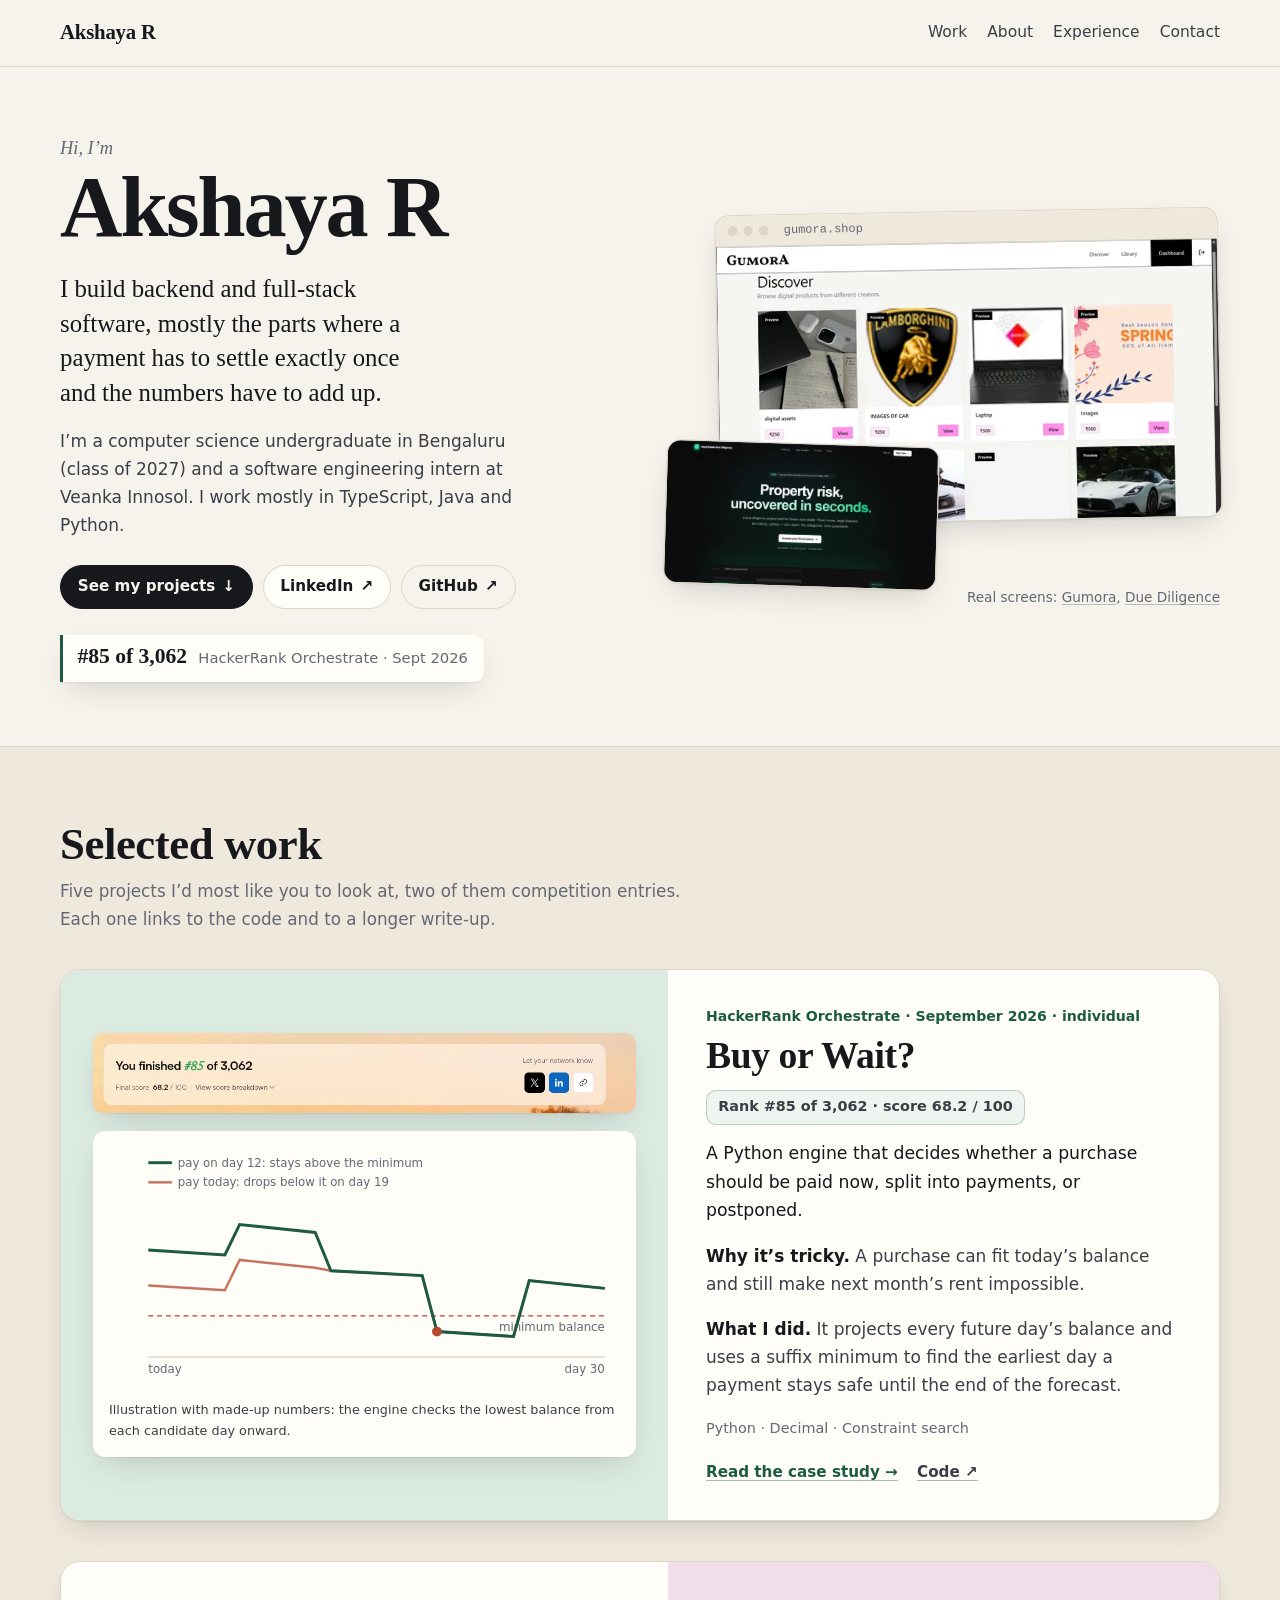
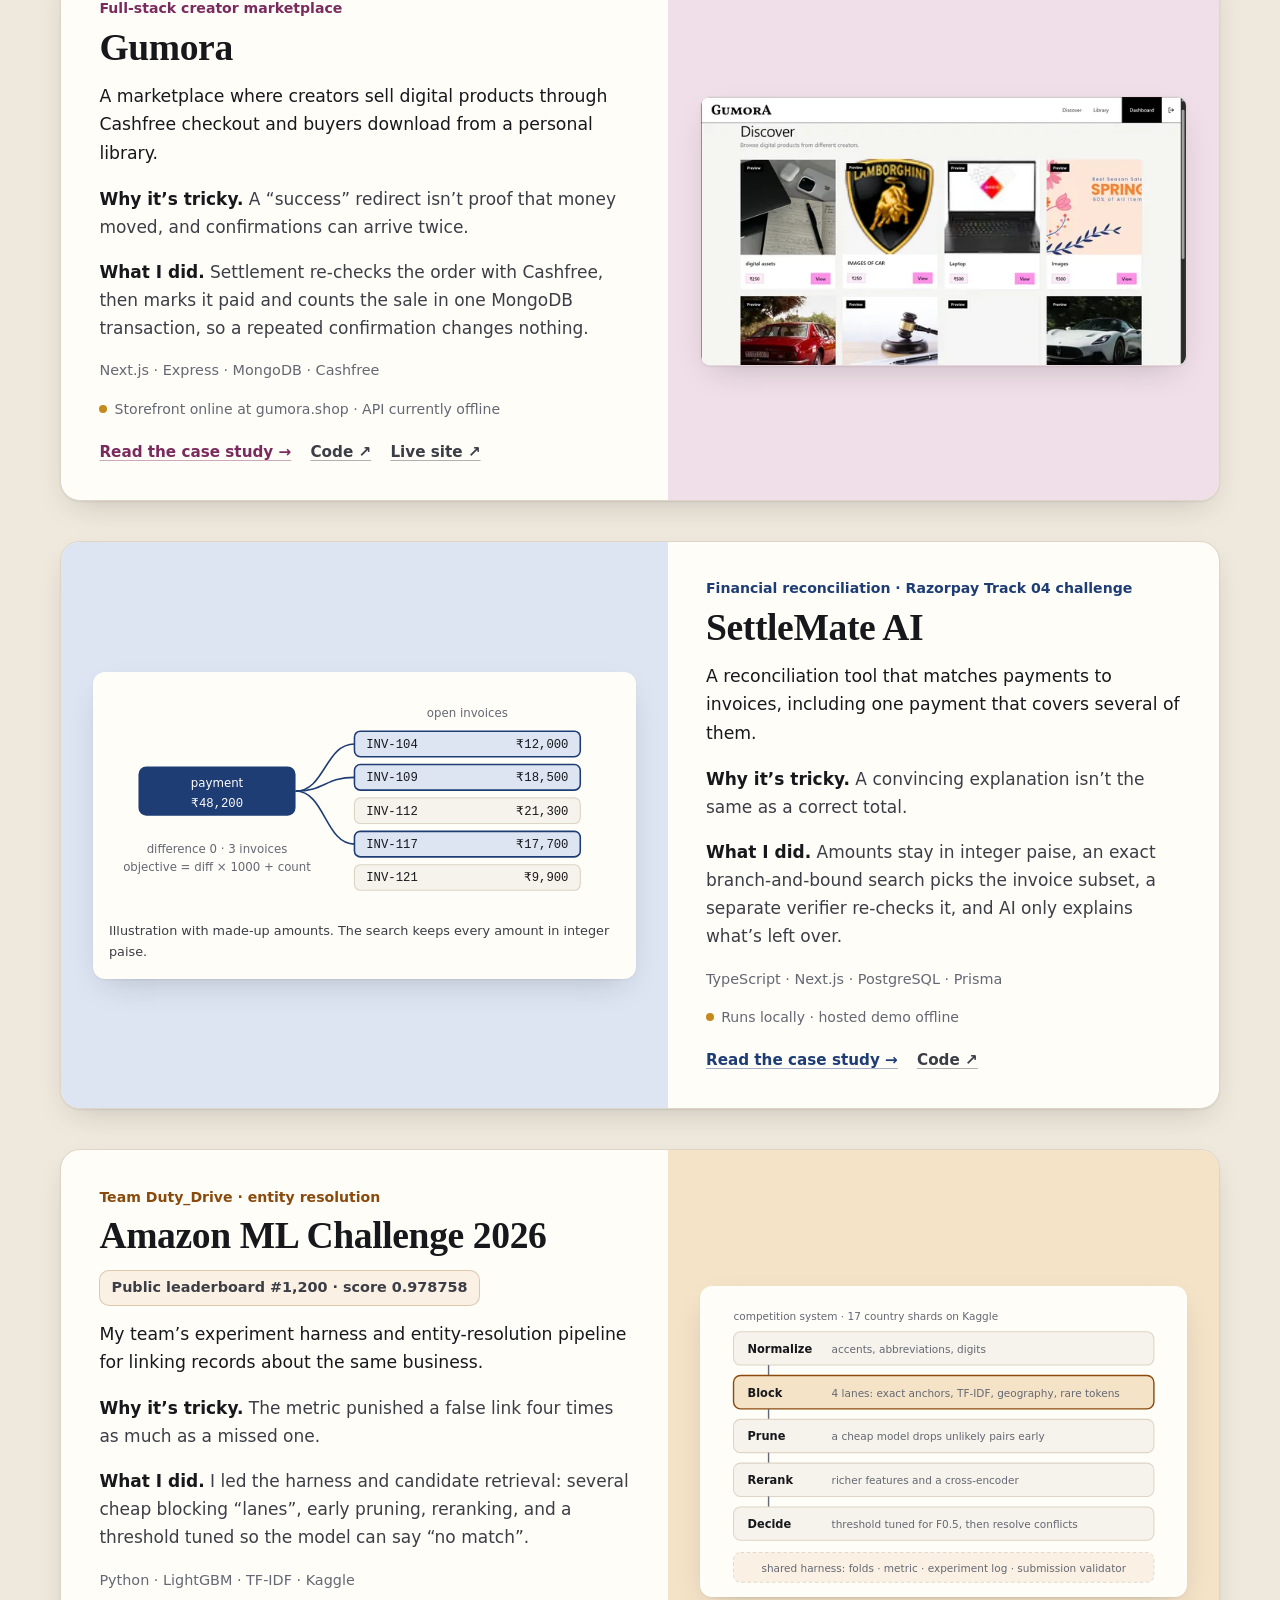
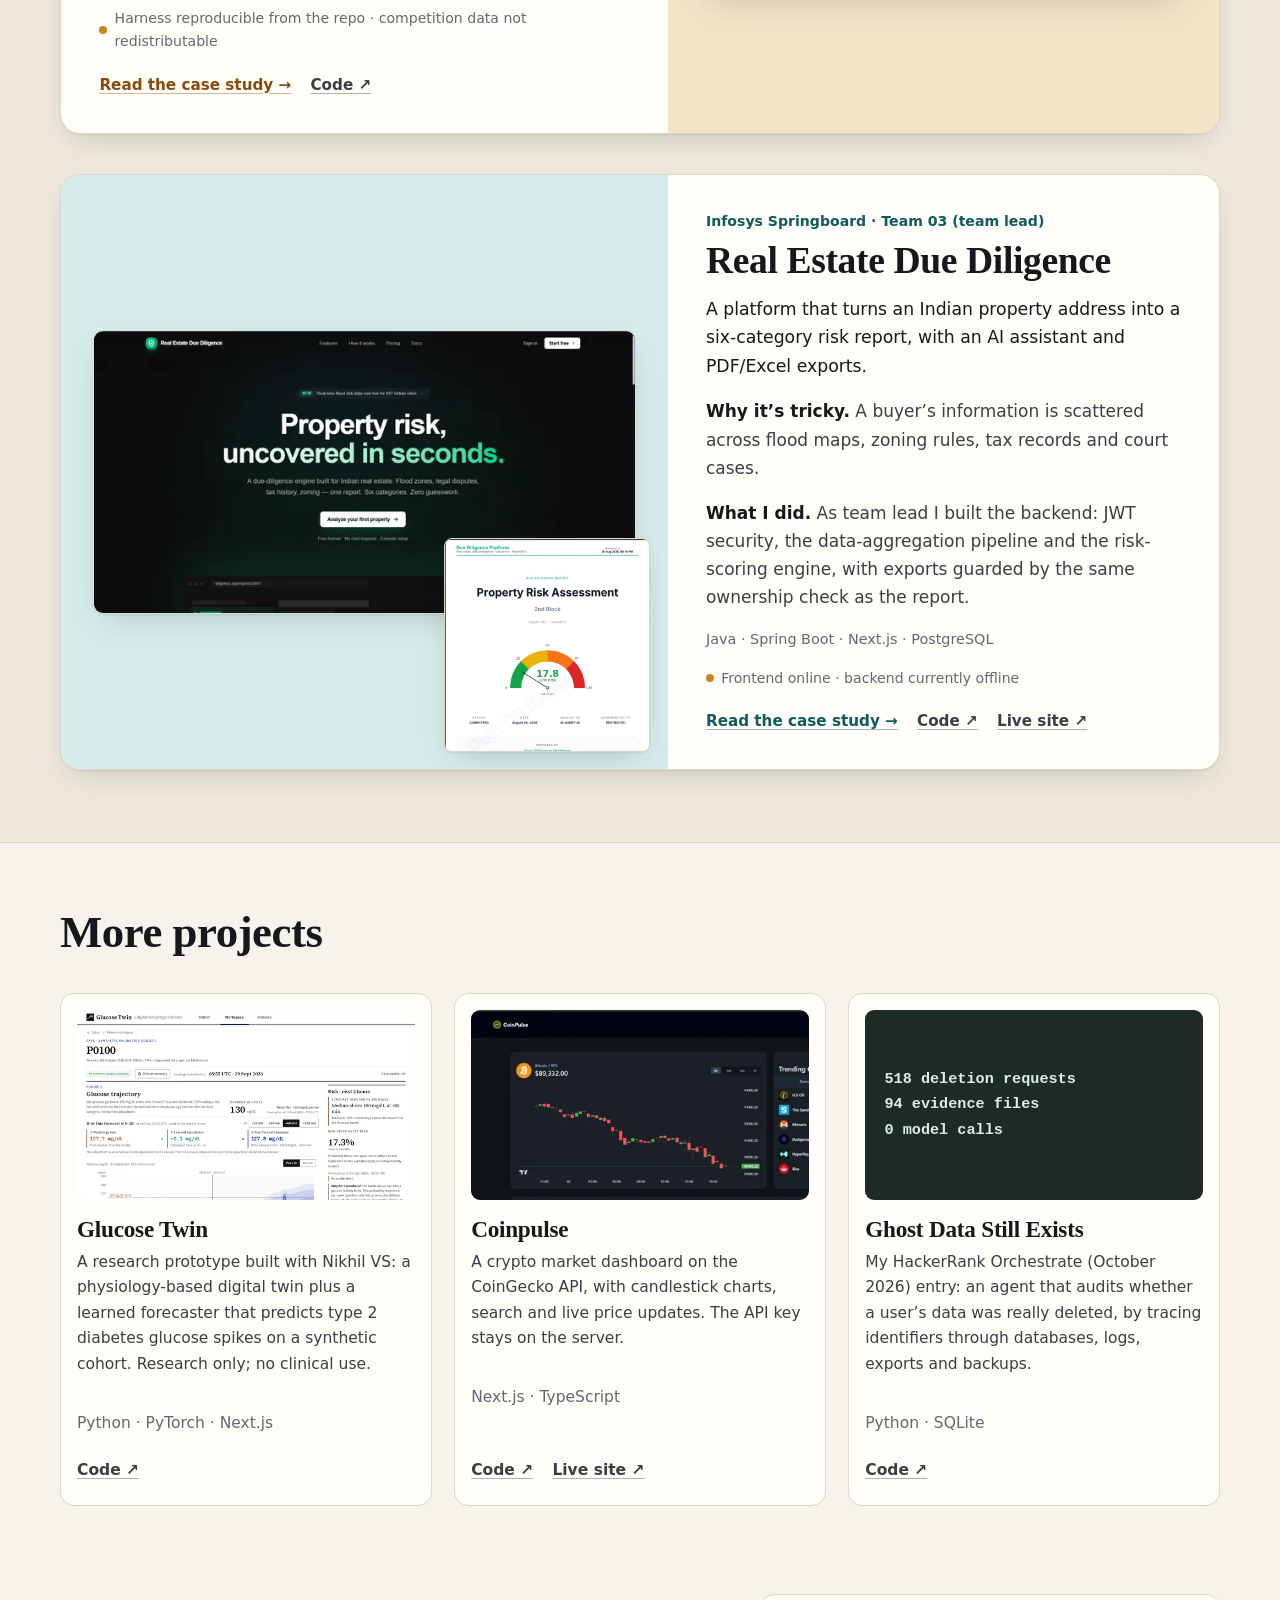
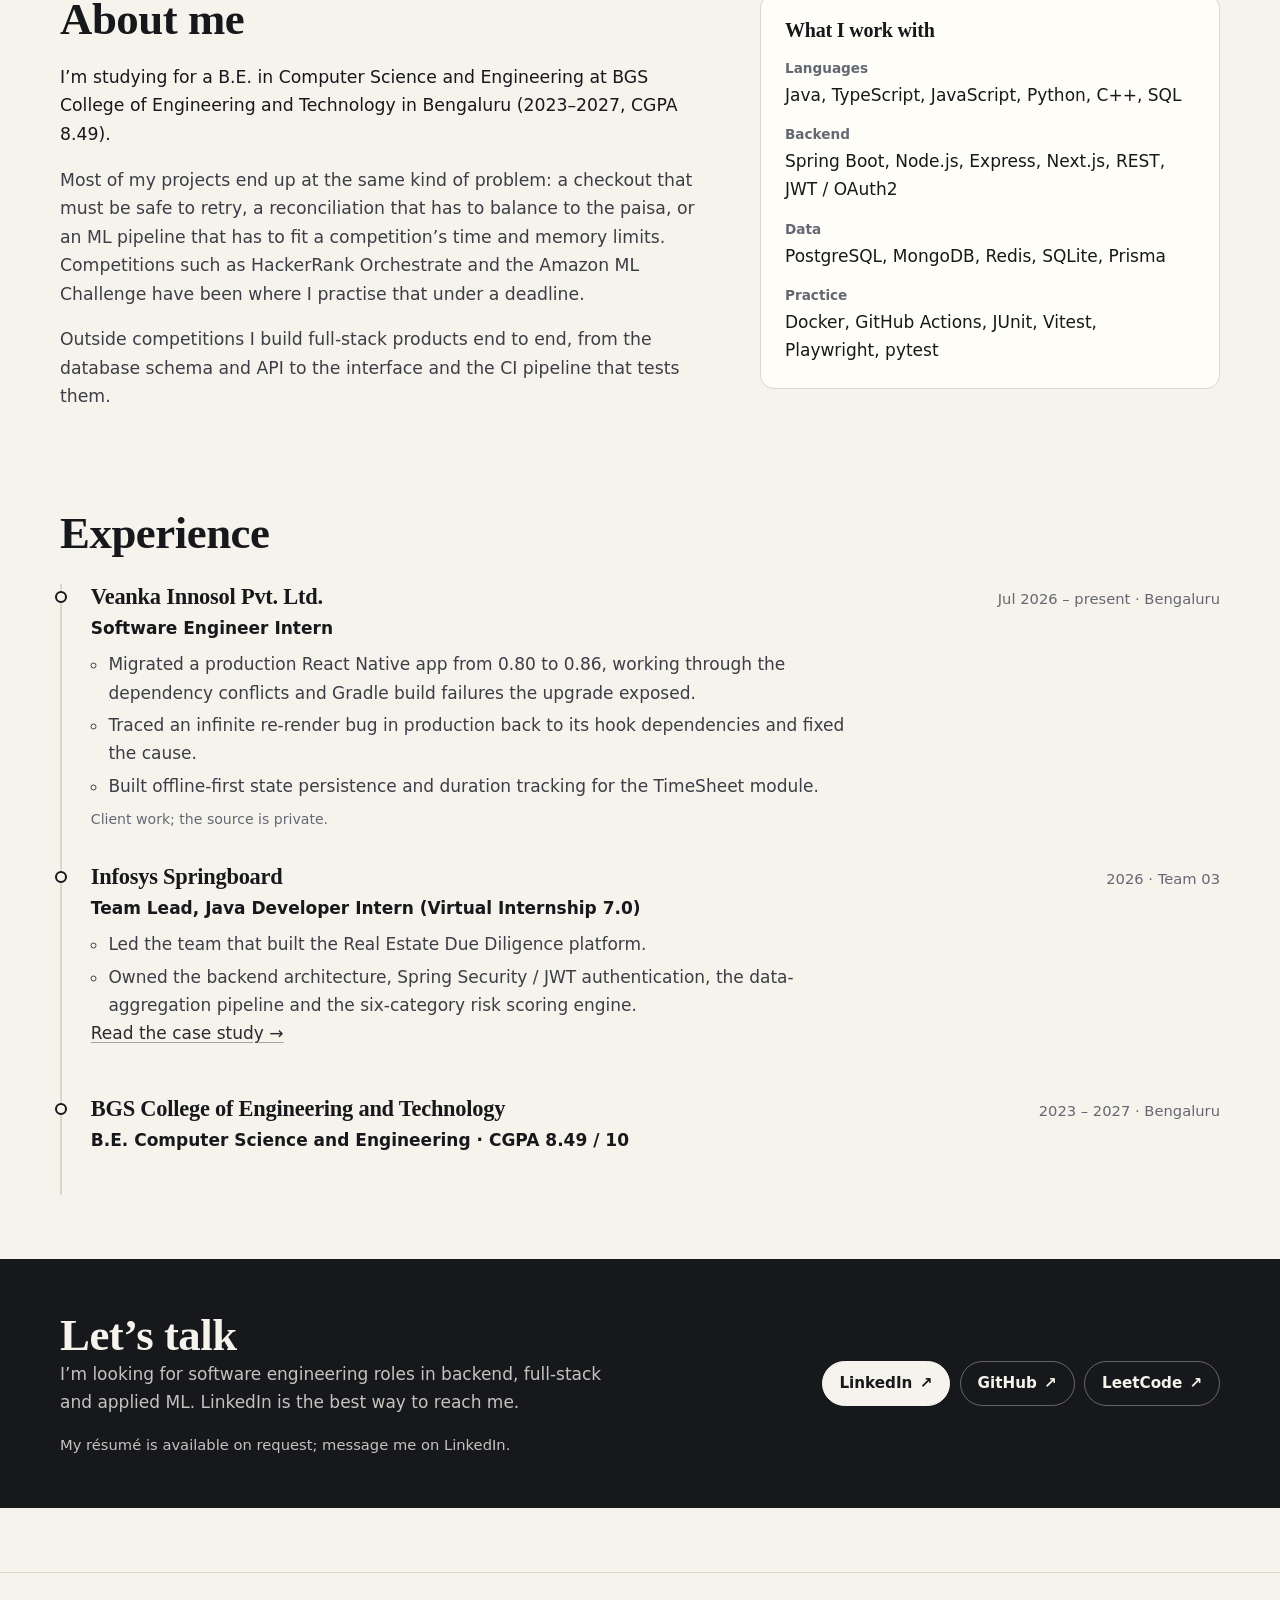
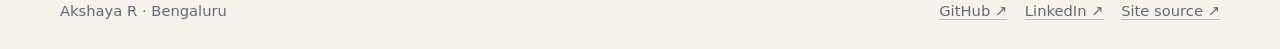
==== commit ff3dc6d6: "Redesign the portfolio as a personal, visual engineering site Replaces the report-style design (abst" ====
--- a/index.html
+++ b/index.html
@@ -1,29 +1,215 @@
 <!doctype html>
-<html lang="en"><head>
-<meta charset="utf-8"><meta name="viewport" content="width=device-width,initial-scale=1">
-<title>Akshaya R — Software Engineering &amp; Applied ML</title><meta name="description" content="Full-stack applications and deterministic decision systems by Akshaya R. Explore source-backed case studies in payments, reconciliation and applied ML.">
-<meta name="color-scheme" content="light dark"><meta name="theme-color" content="#a53b22">
-<link rel="canonical" href="https://akshayalgox.github.io/"><meta name="robots" content="index,follow">
-<meta property="og:type" content="website"><meta property="og:locale" content="en_US">
-<meta property="og:title" content="Akshaya R — Software Engineering &amp; Applied ML"><meta property="og:description" content="Full-stack applications and deterministic decision systems by Akshaya R. Explore source-backed case studies in payments, reconciliation and applied ML."><meta property="og:url" content="https://akshayalgox.github.io/">
-<meta property="og:image" content="https://akshayalgox.github.io/assets/social.png"><meta property="og:image:width" content="1200"><meta property="og:image:height" content="630"><meta property="og:image:alt" content="Akshaya R. Software engineering, with the evidence attached.">
-<meta name="twitter:card" content="summary_large_image"><meta name="twitter:title" content="Akshaya R — Software Engineering &amp; Applied ML"><meta name="twitter:description" content="Full-stack applications and deterministic decision systems by Akshaya R. Explore source-backed case studies in payments, reconciliation and applied ML."><meta name="twitter:image" content="https://akshayalgox.github.io/assets/social.png"><meta name="twitter:image:alt" content="Akshaya R. Software engineering, with the evidence attached.">
-<link rel="icon" href="/assets/favicon.svg" type="image/svg+xml"><link rel="stylesheet" href="/assets/site.css">
-<script type="application/ld+json">[{"@context": "https://schema.org", "@type": "Person", "@id": "https://akshayalgox.github.io/#person", "name": "Akshaya R", "url": "https://akshayalgox.github.io/", "sameAs": ["https://github.com/AkshayAlgoX", "https://www.linkedin.com/in/akshaya-r-a381873a4/"]}, {"@context": "https://schema.org", "@type": "WebSite", "@id": "https://akshayalgox.github.io/#website", "name": "Akshaya R — Engineering Portfolio", "url": "https://akshayalgox.github.io/"}]</script>
-</head><body><a class="skip" href="#main">Skip to content</a>
-<header class="wrap masthead"><a class="brand" href="/"><span class="monogram" aria-hidden="true">a</span> Akshaya R<span class="folio" aria-hidden="true"> / Engineering</span></a>
-<nav class="nav" aria-label="Main navigation"><a href="/#work">Selected work</a><a href="/#about">About</a><a href="/#contact">Contact</a><a href="https://github.com/AkshayAlgoX">GitHub <span aria-hidden="true">↗</span></a></nav></header>
-<main id="main" class="wrap">
-<section class="hero" aria-labelledby="intro"><div class="hero-grid"><div><div class="eyebrow">Akshaya R / Software engineering &amp; applied ML</div><h1 id="intro">Systems that decide.<br><em>Evidence you<br>can inspect.</em></h1><p class="intro">I build full-stack applications and deterministic decision systems, with a focus on exact accounting, reliability and practical ML.</p><div class="actions"><a class="button" href="#work">Explore selected work <span aria-hidden="true">↓</span></a><a class="text-link" href="https://github.com/AkshayAlgoX">View GitHub ↗</a></div></div>
-<aside class="system-note" aria-label="Engineering approach"><div class="label"><span>Engineering note / 001</span><span aria-hidden="true">↗</span></div><h2>A decision is only as useful<br>as the reasoning behind it.</h2><div class="decision-row"><b>01</b><span>Constrain the inputs</span><span>validate</span></div><div class="decision-row"><b>02</b><span>Keep the core deterministic</span><span>compute</span></div><div class="decision-row"><b>03</b><span>Test the failure paths</span><span>challenge</span></div><div class="decision-row"><b>04</b><span>Make the result inspectable</span><span>explain</span></div><p class="note-end">A recurring thread across my work:<br>AI can assist. Critical logic needs a contract.</p></aside></div>
-<div class="hero-foot"><div class="result-line"><strong>#85</strong><p><b>HackerRank Orchestrate · September 2026</b><br>Individual global rank of 3,062 · score 68.2/100<br><a href="https://github.com/AkshayAlgoX/hackerrank-orchestrate-september26-akshay/blob/ac9ef6cc4906b31b1d4c0a4c90cbea93cead4663/docs/assets/hackerrank_orchestrate_result_banner.png">View recorded result ↗</a></p></div><div class="availability"><span class="dot" aria-hidden="true"></span><span>CSE undergraduate · expected graduation 2027<br>Interested in software, full-stack, backend &amp; applied ML roles</span></div></div></section>
-<section id="work" class="section" aria-labelledby="selected"><div class="section-head"><div><span class="eyebrow">Selected engineering work / 01–05</span><h2 id="selected">The work, and how it holds up.</h2></div><p>Five case studies. Implementation decisions, test evidence and the limits that matter.</p></div>
-<article class="featured"><div><span class="eyebrow">01 / Deterministic decision systems</span><h3 class="project-title">Buy or Wait?</h3><span class="tag">Python · Decimal · Constraint modeling</span><p>A financial decision engine that separates untrusted evidence from the authority to move money. Daily cash-flow constraints shape every recommendation.</p><div class="actions"><a class="text-link" href="/projects/buy-or-wait/">Read case study <span aria-hidden="true">↗</span></a><a class="text-link" href="https://github.com/AkshayAlgoX/hackerrank-orchestrate-september26-akshay">Source ↗</a></div></div><div class="flow"><div class="flow-row"><span class="number">01</span><div><strong>Extract</strong><small>Messages + receipts</small></div></div><div class="flow-row"><span class="number">02</span><div><strong>Validate</strong><small>Closed evidence schema</small></div></div><div class="flow-row"><span class="number">03</span><div><strong>Simulate</strong><small>Daily cash headroom</small></div></div><div class="flow-row"><span class="number">04</span><div><strong>Decide</strong><small>Plan + decision proof</small></div></div></div></article><div class="project-grid"><article class="project-card"><span class="eyebrow">02 / Full-stack commerce</span><h3 class="project-title">Gumora</h3><span class="tag">Next.js · Express · MongoDB · Cashfree</span><p>A creator marketplace whose payment settlement must stay correct when callbacks repeat, race or never arrive.</p><div class="actions"><a class="text-link" href="/projects/gumora/">Read case study <span aria-hidden="true">↗</span></a><a class="text-link" href="https://github.com/AkshayAlgoX/Gumora-SaaS-Platform">Source ↗</a></div><div class="status">Frontend reachable · API suspended</div></article><article class="project-card"><span class="eyebrow">03 / Reconciliation &amp; optimization</span><h3 class="project-title">SettleMate AI</h3><span class="tag">TypeScript · Next.js · PostgreSQL · HMAC</span><p>Exact integer-money matching, bounded search and receipts with an explicit cryptographic trust boundary.</p><div class="actions"><a class="text-link" href="/projects/settlemate/">Read case study <span aria-hidden="true">↗</span></a><a class="text-link" href="https://github.com/AkshayAlgoX/settlemate-ai">Source ↗</a></div><div class="status">Source + local evaluation · hosted service suspended</div></article><article class="project-card"><span class="eyebrow">04 / Applied ML infrastructure</span><h3 class="project-title">Amazon ML Challenge</h3><span class="tag">Python · Evaluation contracts · Entity resolution</span><p>A reproducible harness alongside specialized entity-resolution experiments, with the boundary between them made explicit.</p><div class="actions"><a class="text-link" href="/projects/amazon-ml/">Read case study <span aria-hidden="true">↗</span></a><a class="text-link" href="https://github.com/AkshayAlgoX/amlc26-harness">Source ↗</a></div><div class="status">Public harness · competition data not redistributed</div></article><article class="project-card"><span class="eyebrow">05 / Collaborative full-stack engineering</span><h3 class="project-title">Real Estate Due Diligence</h3><span class="tag">Java · Spring Boot · Next.js · PostgreSQL</span><p>A team-built property analysis workflow with risk scoring, protected reports and concurrency-sensitive notifications.</p><div class="actions"><a class="text-link" href="/projects/due-diligence/">Read case study <span aria-hidden="true">↗</span></a><a class="text-link" href="https://github.com/AkshayAlgoX/due-deligence-platform">Source ↗</a></div><div class="status">Frontend reachable · end-to-end backend unverified</div></article></div></section>
-<section class="section" aria-labelledby="more"><div class="section-head"><div><span class="eyebrow">Further explorations</span><h2 id="more">Beyond the featured work.</h2></div><p>Research tooling, market data and evidence-driven audit workflows.</p></div><div class="index-list">
-<a class="index-row" href="https://github.com/AkshayAlgoX/T2D-Glucose-Digital-Twin"><span class="number">06</span><h3>Glucose Twin</h3><p>Team research prototype: physiology-informed UKF + learned forecasts. Synthetic demo; no clinical validation. Host returned 503 on 29 Oct 2026.</p><span aria-hidden="true">↗</span></a>
-<a class="index-row" href="https://github.com/AkshayAlgoX/Coinpulse"><span class="number">07</span><h3>Coinpulse</h3><p>Next.js market-data dashboard. Server-side CoinGecko access with validated operations.</p><span aria-hidden="true">↗</span></a>
-<a class="index-row" href="https://github.com/AkshayAlgoX/orchestrate-october26-work"><span class="number">08</span><h3>Ghost Data Still Exists</h3><p>October Orchestrate deletion-audit workflow: trace remaining data through supplied evidence. No competition result claimed.</p><span aria-hidden="true">↗</span></a></div></section>
-<section id="about" class="section" aria-labelledby="about-title"><div class="about-grid"><div><span class="eyebrow">About / Approach</span><h2 id="about-title">Engineering across<br>the boundaries.</h2></div><div class="about-copy"><p>My work sits where application code meets money, data and external services. I’m interested in the parts that demand careful reasoning: a payment callback arriving twice, a solver reaching its limit, or an evaluation that cannot be reproduced from public data.</p><p>I’m a computer science engineering undergraduate at BGS College of Engineering and Technology, with expected graduation in 2027.</p><div class="experience"><h3>Veanka Innosol Pvt. Ltd. / Software Engineer Intern</h3><p>React Native migration and mobile application work. Role supported by my current resume; employer project source remains private.</p><h3>Infosys Springboard / Team 03 project</h3><p>Repository-documented team lead for the due-diligence project, with contributions to backend architecture, authentication and risk scoring. <a href="/projects/due-diligence/">Read contribution context ↗</a></p></div></div></div></section>
-<section id="contact" class="contact" aria-labelledby="contact-title"><div><span class="eyebrow">Continue the conversation</span><h2 id="contact-title">Let’s talk about the engineering.</h2><p>For opportunities or a closer look at my work, connect through LinkedIn.</p></div><div class="actions"><a class="button" href="https://www.linkedin.com/in/akshaya-r-a381873a4/">Connect on LinkedIn ↗</a><a class="text-link" href="https://leetcode.com/u/rakshay5764/">LeetCode ↗</a></div></section>
+<html lang="en">
+<head>
+<meta charset="utf-8">
+<meta name="viewport" content="width=device-width,initial-scale=1">
+<title>Akshaya R · Software engineer (backend, full-stack, applied ML)</title>
+<meta name="description" content="Akshaya R is a computer science undergraduate in Bengaluru building backend and full-stack systems: payment settlement, financial reconciliation and ML pipelines. Projects, code and contact.">
+<meta name="color-scheme" content="light dark">
+<meta name="theme-color" content="#f6f3ec">
+<link rel="canonical" href="https://akshayalgox.github.io/">
+<meta name="robots" content="index,follow">
+<meta property="og:type" content="website">
+<meta property="og:site_name" content="Akshaya R">
+<meta property="og:title" content="Akshaya R · Software engineer (backend, full-stack, applied ML)">
+<meta property="og:description" content="Akshaya R is a computer science undergraduate in Bengaluru building backend and full-stack systems: payment settlement, financial reconciliation and ML pipelines. Projects, code and contact.">
+<meta property="og:url" content="https://akshayalgox.github.io/">
+<meta property="og:image" content="https://akshayalgox.github.io/assets/social.png">
+<meta property="og:image:width" content="1200">
+<meta property="og:image:height" content="630">
+<meta property="og:image:alt" content="Akshaya R, software engineer: backend, full-stack and applied ML projects">
+<meta name="twitter:card" content="summary_large_image">
+<meta name="twitter:title" content="Akshaya R · Software engineer (backend, full-stack, applied ML)">
+<meta name="twitter:description" content="Akshaya R is a computer science undergraduate in Bengaluru building backend and full-stack systems: payment settlement, financial reconciliation and ML pipelines. Projects, code and contact.">
+<meta name="twitter:image" content="https://akshayalgox.github.io/assets/social.png">
+<link rel="icon" href="/assets/favicon.svg" type="image/svg+xml">
+<link rel="stylesheet" href="/assets/site.css">
+<script type="application/ld+json">[{"@context": "https://schema.org", "@type": "Person", "@id": "https://akshayalgox.github.io/#person", "name": "Akshaya R", "url": "https://akshayalgox.github.io/", "sameAs": ["https://github.com/AkshayAlgoX", "https://www.linkedin.com/in/akshaya-r-a381873a4/", "https://leetcode.com/u/rakshay5764/"], "affiliation": {"@type": "CollegeOrUniversity", "name": "BGS College of Engineering and Technology"}, "knowsAbout": ["Backend development", "Full-stack development", "Java", "Spring Boot", "TypeScript", "Node.js", "Python", "PostgreSQL", "MongoDB", "Applied machine learning"]}, {"@context": "https://schema.org", "@type": "WebSite", "@id": "https://akshayalgox.github.io/#website", "name": "Akshaya R", "url": "https://akshayalgox.github.io/"}]</script>
+</head>
+<body>
+<a class="skip" href="#main">Skip to content</a>
+<header class="site-head">
+<div class="wrap head-row">
+<a class="wordmark" href="/" aria-label="Akshaya R, home">Akshaya R</a>
+<nav aria-label="Main">
+<a href="/#work">Work</a><a href="/#about">About</a><a href="/#experience">Experience</a><a href="/#contact">Contact</a>
+</nav>
+</div>
+</header>
+<main id="main">
+<section class="hero wrap" aria-labelledby="name">
+<div class="hero-text">
+<p class="hello">Hi, I’m</p>
+<h1 id="name">Akshaya R</h1>
+<p class="lead">I build backend and full-stack software, mostly the parts where a payment has to settle exactly once and the numbers have to add up.</p>
+<p class="intro">I’m a computer science undergraduate in Bengaluru (class of 2027) and a software engineering intern at Veanka Innosol. I work mostly in TypeScript, Java and Python.</p>
+<div class="cta"><a class="btn primary" href="#work">See my projects <span aria-hidden="true">↓</span></a><a class="btn" href="https://www.linkedin.com/in/akshaya-r-a381873a4/">LinkedIn <span aria-hidden="true">↗</span></a><a class="btn ghost" href="https://github.com/AkshayAlgoX">GitHub <span aria-hidden="true">↗</span></a></div>
+<a class="win" href="/projects/buy-or-wait/"><span class="win-value">#85 of 3,062</span><span class="win-label">HackerRank Orchestrate · Sept 2026</span></a>
+</div>
+<div class="hero-art" aria-label="Glimpses of two projects">
+<figure class="glimpse g1"><div class="chrome" aria-hidden="true"><i></i><i></i><i></i><span>gumora.shop</span></div><img class="" src="/assets/img/gumora-discover-1200.webp" srcset="/assets/img/gumora-discover-640.webp 640w, /assets/img/gumora-discover-1200.webp 1200w" sizes="(min-width: 900px) 44vw, 92vw" width="1200" height="665" alt="Gumora storefront: a grid of creator products with prices" fetchpriority="high"></figure>
+<figure class="glimpse g2"><img class="" src="/assets/img/dd-landing-1200.webp" srcset="/assets/img/dd-landing-640.webp 640w, /assets/img/dd-landing-1200.webp 1200w" sizes="(min-width: 900px) 24vw, 60vw" width="1200" height="626" alt="Due Diligence landing page: Property risk, uncovered in seconds" fetchpriority="high"></figure>
+<p class="art-cap">Real screens: <a href="#gumora">Gumora</a>, <a href="#due-diligence">Due Diligence</a></p>
+</div>
+</section>
+
+<section id="work" class="work" aria-labelledby="work-title">
+<div class="wrap">
+<div class="section-head"><h2 id="work-title">Selected work</h2><p>Five projects I’d most like you to look at, two of them competition entries. Each one links to the code and to a longer write-up.</p></div>
+
+<article class="feature t-forest" id="buy-or-wait" aria-labelledby="h-buy-or-wait">
+<div class="feature-media"><div class="result-shot"><img class="" src="/assets/img/orchestrate-result-1071.webp" srcset="/assets/img/orchestrate-result-1071.webp 1071w" sizes="(min-width: 900px) 40vw, 90vw" width="1071" height="158" alt="HackerRank result banner: You finished #85 of 3,062, final score 68.2 out of 100" loading="lazy" decoding="async"></div><div class="panel"><svg class="fig" viewBox="0 0 520 250" role="img" aria-labelledby="cf-t cf-d">
+<title id="cf-t">Why the payment day matters</title>
+<desc id="cf-d">Projected balance over 30 days. Paying the full amount today drops the balance below the minimum on day 19, when rent is due. Paying on day 12 keeps every later day above the minimum.</desc>
+<line x1="40" y1="16" x2="64" y2="16" class="f-good"/><text x="70" y="20" class="f-small">pay on day 12: stays above the minimum</text>
+<line x1="40" y1="36" x2="64" y2="36" class="f-bad"/><text x="70" y="40" class="f-small">pay today: drops below it on day 19</text>
+<line x1="40" y1="172" x2="505" y2="172" class="f-floor"/>
+<text x="505" y="187" text-anchor="end" class="f-small">minimum balance</text>
+<path d="M40,141 L118,146 L133,115 L210,123 L226,126 L319,131 L334,188 L412,193 L428,136 L505,144" class="f-bad"/>
+<path d="M40,105 L118,110 L133,79 L210,87 L226,126 L319,131 L334,188 L412,193 L428,136 L505,144" class="f-good"/>
+<circle cx="334" cy="188" r="5" class="f-bad-dot"/>
+<line x1="40" y1="214" x2="505" y2="214" class="f-axis"/>
+<text x="40" y="230" class="f-small">today</text><text x="505" y="230" text-anchor="end" class="f-small">day 30</text>
+</svg>
+<p class="fig-cap">Illustration with made-up numbers: the engine checks the lowest balance from each candidate day onward.</p></div></div>
+<div class="feature-text">
+<p class="context">HackerRank Orchestrate · September 2026 · individual</p>
+<h3 id="h-buy-or-wait"><a href="/projects/buy-or-wait/">Buy or Wait?</a></h3>
+<p class="badge">Rank #85 of 3,062 · score 68.2 / 100</p>
+<p class="what">A Python engine that decides whether a purchase should be paid now, split into payments, or postponed.</p>
+<p><strong>Why it’s tricky.</strong> A purchase can fit today’s balance and still make next month’s rent impossible.</p>
+<p><strong>What I did.</strong> It projects every future day’s balance and uses a suffix minimum to find the earliest day a payment stays safe until the end of the forecast.</p>
+<p class="stack">Python · Decimal · Constraint search</p>
+
+<p class="links"><a class="more" href="/projects/buy-or-wait/">Read the case study <span aria-hidden="true">→</span></a><a href="https://github.com/AkshayAlgoX/hackerrank-orchestrate-september26-akshay">Code <span aria-hidden="true">↗</span></a></p>
+</div>
+</article>
+<article class="feature t-plum flip" id="gumora" aria-labelledby="h-gumora">
+<div class="feature-media"><div class="shot"><img class="" src="/assets/img/gumora-discover-1200.webp" srcset="/assets/img/gumora-discover-640.webp 640w, /assets/img/gumora-discover-1200.webp 1200w" sizes="(min-width: 900px) 50vw, 100vw" width="1200" height="665" alt="Gumora Discover page: a grid of creator products with prices in rupees" loading="lazy" decoding="async"></div></div>
+<div class="feature-text">
+<p class="context">Full-stack creator marketplace</p>
+<h3 id="h-gumora"><a href="/projects/gumora/">Gumora</a></h3>
+
+<p class="what">A marketplace where creators sell digital products through Cashfree checkout and buyers download from a personal library.</p>
+<p><strong>Why it’s tricky.</strong> A “success” redirect isn’t proof that money moved, and confirmations can arrive twice.</p>
+<p><strong>What I did.</strong> Settlement re-checks the order with Cashfree, then marks it paid and counts the sale in one MongoDB transaction, so a repeated confirmation changes nothing.</p>
+<p class="stack">Next.js · Express · MongoDB · Cashfree</p>
+<p class="status">Storefront online at gumora.shop · API currently offline</p>
+<p class="links"><a class="more" href="/projects/gumora/">Read the case study <span aria-hidden="true">→</span></a><a href="https://github.com/AkshayAlgoX/Gumora-SaaS-Platform">Code <span aria-hidden="true">↗</span></a><a href="https://www.gumora.shop">Live site <span aria-hidden="true">↗</span></a></p>
+</div>
+</article>
+<article class="feature t-ink" id="settlemate" aria-labelledby="h-settlemate">
+<div class="feature-media"><div class="panel"><svg class="fig" viewBox="0 0 520 230" role="img" aria-labelledby="ss-t ss-d">
+<title id="ss-t">Matching one payment to several invoices</title>
+<desc id="ss-d">A payment of 48,200 rupees is matched to three of five open invoices, 12,000, 18,500 and 17,700, which add up exactly.</desc>
+<rect x="30" y="80" width="160" height="50" rx="8" class="f-pay"/>
+<text x="110" y="101" text-anchor="middle" class="f-small f-inv">payment</text>
+<text x="110" y="121" text-anchor="middle" class="f-mono f-inv">₹48,200</text>
+<rect x="250" y="44" width="230" height="26" rx="6" class="f-sel"/><text x="262" y="61" class="f-mono">INV-104</text><text x="468" y="61" text-anchor="end" class="f-mono">₹12,000</text><path d="M190,105 C220,105 220,57 250,57" class="f-link"/><rect x="250" y="78" width="230" height="26" rx="6" class="f-sel"/><text x="262" y="95" class="f-mono">INV-109</text><text x="468" y="95" text-anchor="end" class="f-mono">₹18,500</text><path d="M190,105 C220,105 220,91 250,91" class="f-link"/><rect x="250" y="112" width="230" height="26" rx="6" class="f-box"/><text x="262" y="129" class="f-mono">INV-112</text><text x="468" y="129" text-anchor="end" class="f-mono">₹21,300</text><rect x="250" y="146" width="230" height="26" rx="6" class="f-sel"/><text x="262" y="163" class="f-mono">INV-117</text><text x="468" y="163" text-anchor="end" class="f-mono">₹17,700</text><path d="M190,105 C220,105 220,159 250,159" class="f-link"/><rect x="250" y="180" width="230" height="26" rx="6" class="f-box"/><text x="262" y="197" class="f-mono">INV-121</text><text x="468" y="197" text-anchor="end" class="f-mono">₹9,900</text>
+<text x="365" y="30" text-anchor="middle" class="f-small">open invoices</text>
+<text x="110" y="168" text-anchor="middle" class="f-small">difference 0 · 3 invoices</text>
+<text x="110" y="186" text-anchor="middle" class="f-small">objective = diff × 1000 + count</text>
+</svg>
+<p class="fig-cap">Illustration with made-up amounts. The search keeps every amount in integer paise.</p></div></div>
+<div class="feature-text">
+<p class="context">Financial reconciliation · Razorpay Track 04 challenge</p>
+<h3 id="h-settlemate"><a href="/projects/settlemate/">SettleMate AI</a></h3>
+
+<p class="what">A reconciliation tool that matches payments to invoices, including one payment that covers several of them.</p>
+<p><strong>Why it’s tricky.</strong> A convincing explanation isn’t the same as a correct total.</p>
+<p><strong>What I did.</strong> Amounts stay in integer paise, an exact branch-and-bound search picks the invoice subset, a separate verifier re-checks it, and AI only explains what’s left over.</p>
+<p class="stack">TypeScript · Next.js · PostgreSQL · Prisma</p>
+<p class="status">Runs locally · hosted demo offline</p>
+<p class="links"><a class="more" href="/projects/settlemate/">Read the case study <span aria-hidden="true">→</span></a><a href="https://github.com/AkshayAlgoX/settlemate-ai">Code <span aria-hidden="true">↗</span></a></p>
+</div>
+</article>
+<article class="feature t-amber flip" id="amazon-ml" aria-labelledby="h-amazon-ml">
+<div class="feature-media"><div class="panel"><svg class="fig" viewBox="0 0 520 330" role="img" aria-labelledby="pl-t pl-d">
+<title id="pl-t">Entity-resolution pipeline</title>
+<desc id="pl-d">Records are normalized, candidates come from four blocking lanes, a cheap model prunes them, richer features and a cross-encoder rerank them, and a threshold tuned for F0.5 plus conflict resolution makes the final links. Underneath is the shared harness: folds, metric, experiment log and submission validator.</desc>
+<text x="20" y="20" class="f-small">competition system · 17 country shards on Kaggle</text>
+<rect x="20" y="34" width="480" height="38" rx="8" class="f-box"/><text x="36" y="58" class="f-strong">Normalize</text><text x="132" y="58" class="f-small">accents, abbreviations, digits</text><path d="M60,72 L60,84" class="f-arrow"/><rect x="20" y="84" width="480" height="38" rx="8" class="f-sel"/><text x="36" y="108" class="f-strong">Block</text><text x="132" y="108" class="f-small">4 lanes: exact anchors, TF-IDF, geography, rare tokens</text><path d="M60,122 L60,134" class="f-arrow"/><rect x="20" y="134" width="480" height="38" rx="8" class="f-box"/><text x="36" y="158" class="f-strong">Prune</text><text x="132" y="158" class="f-small">a cheap model drops unlikely pairs early</text><path d="M60,172 L60,184" class="f-arrow"/><rect x="20" y="184" width="480" height="38" rx="8" class="f-box"/><text x="36" y="208" class="f-strong">Rerank</text><text x="132" y="208" class="f-small">richer features and a cross-encoder</text><path d="M60,222 L60,234" class="f-arrow"/><rect x="20" y="234" width="480" height="38" rx="8" class="f-box"/><text x="36" y="258" class="f-strong">Decide</text><text x="132" y="258" class="f-small">threshold tuned for F0.5, then resolve conflicts</text>
+<rect x="20" y="286" width="480" height="34" rx="8" class="f-band"/>
+<text x="260" y="308" text-anchor="middle" class="f-small">shared harness: folds · metric · experiment log · submission validator</text>
+</svg></div></div>
+<div class="feature-text">
+<p class="context">Team Duty_Drive · entity resolution</p>
+<h3 id="h-amazon-ml"><a href="/projects/amazon-ml/">Amazon ML Challenge 2026</a></h3>
+<p class="badge">Public leaderboard #1,200 · score 0.978758</p>
+<p class="what">My team’s experiment harness and entity-resolution pipeline for linking records about the same business.</p>
+<p><strong>Why it’s tricky.</strong> The metric punished a false link four times as much as a missed one.</p>
+<p><strong>What I did.</strong> I led the harness and candidate retrieval: several cheap blocking “lanes”, early pruning, reranking, and a threshold tuned so the model can say “no match”.</p>
+<p class="stack">Python · LightGBM · TF-IDF · Kaggle</p>
+<p class="status">Harness reproducible from the repo · competition data not redistributable</p>
+<p class="links"><a class="more" href="/projects/amazon-ml/">Read the case study <span aria-hidden="true">→</span></a><a href="https://github.com/AkshayAlgoX/amlc26-harness">Code <span aria-hidden="true">↗</span></a></p>
+</div>
+</article>
+<article class="feature t-sea" id="due-diligence" aria-labelledby="h-due-diligence">
+<div class="feature-media"><div class="shot"><img class="" src="/assets/img/dd-landing-1200.webp" srcset="/assets/img/dd-landing-640.webp 640w, /assets/img/dd-landing-1200.webp 1200w" sizes="(min-width: 900px) 50vw, 100vw" width="1200" height="626" alt="Due Diligence landing page: Property risk, uncovered in seconds" loading="lazy" decoding="async"></div><img class="inset" src="/assets/img/dd-report-640.webp" srcset="/assets/img/dd-report-640.webp 640w" sizes="(min-width: 900px) 18vw, 40vw" width="640" height="663" alt="A generated Property Risk Assessment report with a risk gauge" loading="lazy" decoding="async"></div>
+<div class="feature-text">
+<p class="context">Infosys Springboard · Team 03 (team lead)</p>
+<h3 id="h-due-diligence"><a href="/projects/due-diligence/">Real Estate Due Diligence</a></h3>
+
+<p class="what">A platform that turns an Indian property address into a six-category risk report, with an AI assistant and PDF/Excel exports.</p>
+<p><strong>Why it’s tricky.</strong> A buyer’s information is scattered across flood maps, zoning rules, tax records and court cases.</p>
+<p><strong>What I did.</strong> As team lead I built the backend: JWT security, the data-aggregation pipeline and the risk-scoring engine, with exports guarded by the same ownership check as the report.</p>
+<p class="stack">Java · Spring Boot · Next.js · PostgreSQL</p>
+<p class="status">Frontend online · backend currently offline</p>
+<p class="links"><a class="more" href="/projects/due-diligence/">Read the case study <span aria-hidden="true">→</span></a><a href="https://github.com/AkshayAlgoX/due-deligence-platform">Code <span aria-hidden="true">↗</span></a><a href="https://due-deligence-platform.vercel.app/">Live site <span aria-hidden="true">↗</span></a></p>
+</div>
+</article>
+</div>
+</section>
+
+<section class="more-projects wrap" aria-labelledby="more-title">
+<div class="section-head"><h2 id="more-title">More projects</h2></div>
+<div class="cards"><article class="card">
+<div class="thumb"><img class="" src="/assets/img/t2d-forecast-1200.webp" srcset="/assets/img/t2d-forecast-640.webp 640w, /assets/img/t2d-forecast-1200.webp 1200w" sizes="(min-width: 900px) 30vw, 100vw" width="1200" height="750" alt="Glucose Twin patient workspace with a two-hour glucose forecast" loading="lazy" decoding="async"></div>
+<h3>Glucose Twin</h3>
+<p>A research prototype built with Nikhil VS: a physiology-based digital twin plus a learned forecaster that predicts type 2 diabetes glucose spikes on a synthetic cohort. Research only; no clinical use.</p>
+<p class="stack">Python · PyTorch · Next.js</p>
+<p class="links"><a href="https://github.com/AkshayAlgoX/T2D-Glucose-Digital-Twin">Code <span aria-hidden="true">↗</span></a></p>
+</article><article class="card">
+<div class="thumb"><img class="" src="/assets/img/coinpulse-dashboard-1200.webp" srcset="/assets/img/coinpulse-dashboard-640.webp 640w, /assets/img/coinpulse-dashboard-1200.webp 1200w" sizes="(min-width: 900px) 30vw, 100vw" width="1200" height="487" alt="Coinpulse dashboard with a Bitcoin candlestick chart and trending coins" loading="lazy" decoding="async"></div>
+<h3>Coinpulse</h3>
+<p>A crypto market dashboard on the CoinGecko API, with candlestick charts, search and live price updates. The API key stays on the server.</p>
+<p class="stack">Next.js · TypeScript</p>
+<p class="links"><a href="https://github.com/AkshayAlgoX/Coinpulse">Code <span aria-hidden="true">↗</span></a><a href="https://www.lnkpro.site">Live site <span aria-hidden="true">↗</span></a></p>
+</article><article class="card">
+<div class="thumb"><div class="thumb-text" aria-hidden="true"><span>518 deletion requests</span><span>94 evidence files</span><span>0 model calls</span></div></div>
+<h3>Ghost Data Still Exists</h3>
+<p>My HackerRank Orchestrate (October 2026) entry: an agent that audits whether a user’s data was really deleted, by tracing identifiers through databases, logs, exports and backups.</p>
+<p class="stack">Python · SQLite</p>
+<p class="links"><a href="https://github.com/AkshayAlgoX/orchestrate-october26-work">Code <span aria-hidden="true">↗</span></a></p>
+</article></div>
+</section>
+
+<section id="about" class="about wrap" aria-labelledby="about-title">
+<div class="about-text"><h2 id="about-title">About me</h2><p>I’m studying for a B.E. in Computer Science and Engineering at BGS College of Engineering and Technology in Bengaluru (2023–2027, CGPA 8.49).</p><p>Most of my projects end up at the same kind of problem: a checkout that must be safe to retry, a reconciliation that has to balance to the paisa, or an ML pipeline that has to fit a competition’s time and memory limits. Competitions such as HackerRank Orchestrate and the Amazon ML Challenge have been where I practise that under a deadline.</p><p>Outside competitions I build full-stack products end to end, from the database schema and API to the interface and the CI pipeline that tests them.</p></div>
+<div class="about-side"><h3>What I work with</h3><dl class="skills"><div><dt>Languages</dt><dd>Java, TypeScript, JavaScript, Python, C++, SQL</dd></div><div><dt>Backend</dt><dd>Spring Boot, Node.js, Express, Next.js, REST, JWT / OAuth2</dd></div><div><dt>Data</dt><dd>PostgreSQL, MongoDB, Redis, SQLite, Prisma</dd></div><div><dt>Practice</dt><dd>Docker, GitHub Actions, JUnit, Vitest, Playwright, pytest</dd></div></dl></div>
+</section>
+
+<section id="experience" class="experience wrap" aria-labelledby="exp-title">
+<h2 id="exp-title">Experience</h2>
+<ol class="jobs"><li class="job"><div class="job-head"><h3>Veanka Innosol Pvt. Ltd.</h3><p class="when">Jul 2026 – present · Bengaluru</p></div>
+<p class="role">Software Engineer Intern</p><ul><li>Migrated a production React Native app from 0.80 to 0.86, working through the dependency conflicts and Gradle build failures the upgrade exposed.</li><li>Traced an infinite re-render bug in production back to its hook dependencies and fixed the cause.</li><li>Built offline-first state persistence and duration tracking for the TimeSheet module.</li></ul><p class="note">Client work; the source is private.</p></li><li class="job"><div class="job-head"><h3>Infosys Springboard</h3><p class="when">2026 · Team 03</p></div>
+<p class="role">Team Lead, Java Developer Intern (Virtual Internship 7.0)</p><ul><li>Led the team that built the Real Estate Due Diligence platform.</li><li>Owned the backend architecture, Spring Security / JWT authentication, the data-aggregation pipeline and the six-category risk scoring engine.</li></ul><p><a class="more" href="/projects/due-diligence/">Read the case study <span aria-hidden="true">→</span></a></p></li>
+<li class="job"><div class="job-head"><h3>BGS College of Engineering and Technology</h3><p class="when">2023 – 2027 · Bengaluru</p></div><p class="role">B.E. Computer Science and Engineering · CGPA 8.49 / 10</p></li>
+</ol>
+</section>
+
+<section id="contact" class="contact" aria-labelledby="contact-title">
+<div class="wrap contact-row">
+<div><h2 id="contact-title">Let’s talk</h2><p>I’m looking for software engineering roles in backend, full-stack and applied ML. LinkedIn is the best way to reach me.</p><p class="small">My résumé is available on request; message me on LinkedIn.</p></div>
+<div class="cta"><a class="btn primary" href="https://www.linkedin.com/in/akshaya-r-a381873a4/">LinkedIn <span aria-hidden="true">↗</span></a><a class="btn ghost" href="https://github.com/AkshayAlgoX">GitHub <span aria-hidden="true">↗</span></a><a class="btn ghost" href="https://leetcode.com/u/rakshay5764/">LeetCode <span aria-hidden="true">↗</span></a></div>
+</div>
+</section>
 </main>
-<footer class="wrap footer"><span>© 2026 Akshaya R · Built with HTML, CSS &amp; evidence.</span><span><a href="https://github.com/AkshayAlgoX/AkshayAlgoX.github.io">Site source ↗</a><a href="/#contact">Professional profiles ↗</a></span></footer></body></html>+<footer class="site-foot">
+<div class="wrap foot-row">
+<p>Akshaya R · Bengaluru</p>
+<p><a href="https://github.com/AkshayAlgoX">GitHub <span aria-hidden="true">↗</span></a><a href="https://www.linkedin.com/in/akshaya-r-a381873a4/">LinkedIn <span aria-hidden="true">↗</span></a><a href="https://github.com/AkshayAlgoX/AkshayAlgoX.github.io">Site source <span aria-hidden="true">↗</span></a></p>
+</div>
+</footer>
+</body>
+</html>
--- a/assets/site.css
+++ b/assets/site.css
@@ -1,9 +1,279 @@
-:root{color-scheme:light dark;--paper:#f5f2eb;--surface:#fffdf8;--ink:#242820;--muted:#606257;--line:#d6d5c9;--accent:#a53b22;--tint:#e9e7db;--dark:#252b24;--on-dark:#f5f2eb;--max:1200px;font-family:Arial,Helvetica,sans-serif;font-synthesis:none}*{box-sizing:border-box}html{scroll-behavior:smooth;scroll-padding-top:6rem}body{margin:0;background:var(--paper);color:var(--ink);font-size:16px;line-height:1.65;-webkit-font-smoothing:antialiased}a{color:inherit;text-decoration-thickness:1px;text-underline-offset:5px}a:hover{color:var(--accent)}a:focus-visible,button:focus-visible{outline:3px solid var(--accent);outline-offset:5px}button{font:inherit}::selection{background:var(--accent);color:#fff}.wrap{width:min(calc(100% - 80px),var(--max));margin-inline:auto}.skip{position:absolute;top:10px;left:10px;z-index:10;padding:12px 20px;background:var(--ink);color:var(--paper);transform:translateY(-160%)}.skip:focus{transform:none}.masthead{border-bottom:1px solid var(--line);display:flex;justify-content:space-between;align-items:center;min-height:94px;gap:20px}.brand{font-weight:700;text-decoration:none;letter-spacing:-.5px;display:flex;gap:12px;align-items:center}.monogram{background:var(--accent);color:#fff;display:grid;place-items:center;width:33px;height:33px;font:italic 24px Georgia,serif}.nav{display:flex;flex-wrap:wrap;gap:12px 28px;align-items:center;font-size:14px}.nav a{text-decoration:none}.nav a:hover{text-decoration:underline}.eyebrow,.label,.number,.meta,.tag,.folio{font-family:'Courier New',monospace;text-transform:uppercase;font-size:11px;letter-spacing:1.3px;font-weight:700}.eyebrow{color:var(--accent)}.hero{padding:77px 0 0}.hero-grid{display:grid;grid-template-columns:1.5fr 1fr;gap:72px;align-items:start}.hero h1{font:400 clamp(48px,6.5vw,84px)/1.04 Georgia,'Times New Roman',serif;letter-spacing:-3px;margin:20px 0 27px;max-width:850px}.hero h1 em{color:var(--accent);font-weight:400}.intro{color:var(--muted);max-width:520px;font-size:17px;line-height:1.75}.actions{display:flex;flex-wrap:wrap;gap:12px 24px;align-items:center;margin-top:28px}.button{background:var(--ink);color:var(--paper);padding:12px 20px;text-decoration:none;font-weight:700;font-size:13px;border:1px solid var(--ink)}.button:hover{background:var(--accent);border-color:var(--accent);color:#fff}.text-link{font-size:13px;font-weight:700}.system-note{margin-top:8px;padding:24px;border:1px solid var(--line);background:var(--surface);position:relative}.system-note:before{content:'';display:block;position:absolute;inset:-1px auto auto -1px;width:28px;height:3px;background:var(--accent)}.system-note .label{color:var(--muted);display:flex;justify-content:space-between}.system-note h2{font:400 27px/1.2 Georgia,serif;margin:24px 0 18px}.decision-row{display:flex;gap:14px;align-items:center;padding:11px 0;border-top:1px solid var(--line);font-size:13px}.decision-row b{font:12px 'Courier New',monospace;color:var(--accent)}.decision-row span:last-child{margin-left:auto;color:var(--muted);font:11px 'Courier New',monospace}.note-end{font:11px/1.6 'Courier New',monospace;color:var(--muted);margin:20px 0 0}.hero-foot{display:grid;grid-template-columns:1fr 1fr;gap:40px;margin-top:56px;padding:23px 0;border-top:1px solid var(--line);border-bottom:1px solid var(--line)}.result-line{display:flex;align-items:center;gap:20px}.result-line strong{font:400 48px/1 Georgia,serif;letter-spacing:-2px}.result-line p{margin:0;font-size:12px;line-height:1.6;color:var(--muted)}.result-line p b{color:var(--ink);font-weight:700}.availability{display:flex;align-items:center;justify-content:flex-end;gap:12px;font-size:12px;color:var(--muted)}.dot{width:7px;height:7px;border-radius:50%;background:var(--accent);flex-shrink:0}.section{padding-top:78px}.section-head{display:flex;justify-content:space-between;align-items:end;gap:28px;margin-bottom:30px}.section-head h2{font:400 clamp(32px,4vw,48px)/1.15 Georgia,serif;letter-spacing:-1px;margin:10px 0 0}.section-head p{font-size:13px;color:var(--muted);max-width:290px;margin:0}.featured{background:var(--dark);color:var(--on-dark);padding:38px 40px;display:grid;grid-template-columns:1fr 1fr;gap:45px}.featured a:hover{color:#f0b59b}.featured .eyebrow{color:#e9ab8c}.project-title{font:400 38px/1.1 Georgia,serif;letter-spacing:-1px;margin:22px 0 18px}.featured p{color:#c6cbbd;font-size:14px;max-width:470px}.featured .text-link{color:var(--on-dark)}.tag{display:inline-block;color:var(--muted);font-size:10px;letter-spacing:.6px;margin-bottom:10px}.featured .tag{color:#c6cbbd}.flow{border:1px solid #596052;padding:8px 22px;align-self:center}.flow-row{display:flex;gap:16px;align-items:center;padding:17px 0;border-bottom:1px solid #596052;position:relative}.flow-row:last-child{border:0}.flow-row .number{color:#e9ab8c;min-width:20px}.flow-row strong{font-size:14px;font-weight:400}.flow-row small{display:block;font-size:11px;color:#c6cbbd}.flow-row:after{content:'↓';margin-left:auto;color:#a6b09b}.flow-row:last-child:after{content:'✓'}.project-grid{display:grid;grid-template-columns:1fr 1fr;gap:0 42px}.project-card{padding:36px 0 30px;border-bottom:1px solid var(--line);display:flex;flex-direction:column;align-items:flex-start}.project-card .project-title{font-size:31px;margin:13px 0}.project-card p{font-size:15px;color:var(--muted);max-width:490px;margin:0 0 18px}.project-card .actions{margin-top:auto;padding-top:10px}.project-card .status{margin-top:22px}.status{display:flex;align-items:baseline;gap:9px;font:11px/1.7 'Courier New',monospace;color:var(--muted)}.status:before{content:'↳';color:var(--accent)}.index-list{border-top:1px solid var(--line)}.index-row{display:grid;grid-template-columns:50px 1fr 1.4fr 24px;gap:20px;align-items:baseline;border-bottom:1px solid var(--line);padding:23px 0;text-decoration:none}.index-row h3{font:400 23px/1.2 Georgia,serif;margin:0}.index-row p{font-size:13px;color:var(--muted);margin:0}.index-row>span:last-child{font-size:21px}.about-grid{display:grid;grid-template-columns:.8fr 1.2fr;gap:90px;border-top:1px solid var(--line);padding-top:38px}.about-grid h2{font:400 44px/1.1 Georgia,serif;letter-spacing:-1px;margin:10px 0}.about-copy>p{font-size:17px;margin-top:0;color:var(--muted)}.experience{margin-top:28px;border-top:1px solid var(--line);padding-top:20px}.experience h3{font-size:14px;margin:0}.experience p{font-size:13px;color:var(--muted);margin:5px 0 16px}.contact{display:flex;justify-content:space-between;gap:30px;align-items:center;border-top:1px solid var(--line);padding:45px 0;margin-top:70px}.contact h2{font:400 clamp(30px,4vw,45px)/1.2 Georgia,serif;letter-spacing:-1px;margin:5px 0 10px}.contact p{font-size:13px;color:var(--muted);margin:0}.footer{border-top:1px solid var(--line);padding:25px 0;display:flex;justify-content:space-between;gap:15px;color:var(--muted);font-size:11px}.footer a{margin-left:18px}.case-hero{padding:48px 0 45px;border-bottom:1px solid var(--line)}.back{font-size:12px;color:var(--muted)}.case-hero .eyebrow{margin-top:40px}.case-hero h1{font:400 clamp(44px,6vw,76px)/1.1 Georgia,serif;letter-spacing:-2px;margin:20px 0}.case-deck{font-size:20px;line-height:1.55;color:var(--muted);max-width:740px}.case-facts{display:grid;grid-template-columns:1fr 1fr;gap:20px 40px;margin-top:35px}.case-facts dt{color:var(--accent);font:700 10px 'Courier New',monospace;letter-spacing:1px;text-transform:uppercase}.case-facts dd{margin:7px 0 0;font-size:12px;color:var(--muted);max-width:480px}.case-layout{display:grid;grid-template-columns:220px minmax(0,750px);gap:70px;margin-top:45px}.contents{align-self:start;position:sticky;top:30px;font-size:12px}.contents ol{padding-left:18px}.contents li{margin:12px 0}.contents a{color:var(--muted);text-decoration:none}.contents a:hover{text-decoration:underline;color:var(--accent)}.prose section{margin:0 0 35px}.prose h2{font:400 29px/1.25 Georgia,serif;letter-spacing:-.5px;margin:0 0 14px}.prose p{font-size:16px;color:var(--muted);margin:0;line-height:1.85}.architecture{background:var(--dark);padding:26px 30px;color:var(--on-dark);margin:10px 0 45px}.architecture .label{color:#c6cbbd}.architecture .flow{margin-top:20px}.source-list{list-style:none;padding:0;margin-top:25px}.source-list li{border-top:1px solid var(--line);padding:12px 0;font-size:14px}.source-list a{display:flex;justify-content:space-between;gap:15px}.source-note{font-size:11px!important;font-family:'Courier New',monospace;overflow-wrap:anywhere}.team-credit{border-left:3px solid var(--accent);padding-left:18px;margin:25px 0}.team-credit p{font-size:13px}.next-work{border-top:1px solid var(--line);margin-top:60px;padding-top:25px;display:flex;justify-content:space-between;gap:25px}.error-page{padding:90px 0;min-height:65vh}.error-page h1{font:400 60px Georgia,serif}.diagram-text{font:13px 'Courier New',monospace;margin:20px 0;color:var(--muted)}
-@media(prefers-color-scheme:dark){:root{--paper:#191d19;--surface:#222820;--ink:#f1efe6;--muted:#b7bcb0;--line:#42483d;--accent:#eda585;--tint:#2b3328;--dark:#242d23}.monogram{background:#a53b22}.button:hover{background:#a53b22;border-color:#a53b22}.hero h1 em{color:#eda585}}
-@media(min-width:1500px){.hero{padding-top:95px}}
-@media(max-width:900px){.wrap{width:calc(100% - 48px)}.hero-grid{gap:35px;grid-template-columns:1.3fr 1fr}.hero h1{letter-spacing:-2px}.system-note{padding:18px}.decision-row span:last-child{display:none}.featured{gap:25px;padding:30px}.case-layout{grid-template-columns:180px minmax(0,1fr);gap:35px}.about-grid{gap:40px}.nav{gap:12px 20px}}
-@media(max-width:650px){html{scroll-padding-top:20px}.wrap{width:calc(100% - 36px)}.masthead{align-items:flex-start;gap:20px;min-height:104px;padding:19px 0;flex-direction:column}.brand{font-size:14px}.nav{width:100%;justify-content:space-between;gap:12px;font-size:12px}.monogram{height:27px;width:27px;font-size:21px}.hero{padding-top:36px}.hero-grid{grid-template-columns:1fr;gap:28px}.hero h1{font-size:51px;letter-spacing:-2px;margin-top:16px}.intro{font-size:15px}.system-note{padding:20px;margin-top:2px}.system-note h2{font-size:25px;margin:16px 0}.decision-row span:last-child{display:block}.hero-foot{grid-template-columns:1fr;gap:18px;margin-top:28px}.availability{justify-content:flex-start}.result-line strong{font-size:40px}.section{padding-top:48px}.section-head{display:block;margin-bottom:24px}.section-head p{margin-top:14px;max-width:90%}.section-head h2{font-size:36px}.featured{grid-template-columns:1fr;padding:25px;gap:22px}.project-title{font-size:34px;margin-top:18px}.flow{padding:4px 16px}.flow-row{padding:13px 0}.project-grid{grid-template-columns:1fr}.project-card{padding:28px 0}.project-card .project-title{font-size:29px}.index-row{grid-template-columns:24px 1fr 20px;gap:12px}.index-row p{grid-column:2;grid-row:2}.index-row>span:last-child{grid-column:3;grid-row:1}.index-row h3{font-size:22px}.about-grid{grid-template-columns:1fr;gap:22px;padding-top:28px}.about-grid h2{font-size:36px}.about-copy>p{font-size:15px}.contact{margin-top:45px;align-items:flex-start;flex-direction:column;padding:30px 0}.footer{flex-direction:column;gap:12px}.footer a{margin:0 18px 0 0}.case-hero{padding:28px 0}.case-hero .eyebrow{margin-top:30px}.case-hero h1{font-size:45px;letter-spacing:-1.5px}.case-deck{font-size:17px}.case-facts{grid-template-columns:1fr}.case-layout{grid-template-columns:1fr;margin-top:25px;gap:25px}.contents{position:static;border-bottom:1px solid var(--line);padding-bottom:15px}.contents ol{display:grid;grid-template-columns:1fr 1fr;gap:8px 22px;margin-bottom:8px}.contents li{margin:0;font-size:11px}.prose h2{font-size:27px}.prose p{font-size:15px}.architecture{padding:22px}.next-work{font-size:13px}.eyebrow{font-size:10px}}
-@media(prefers-reduced-motion:reduce){html{scroll-behavior:auto}*,*:before,*:after{animation:none!important;transition:none!important}}
-@media print{.nav,.contents,.skip,.actions{display:none}.wrap{width:100%}.case-layout{display:block}.hero-grid{display:block}.system-note{display:none}.featured,.architecture{background:white;color:black}.featured p,.flow-row small{color:black}.section{padding-top:25px}a{overflow-wrap:anywhere}body{background:white;color:black}.prose p{color:black}.footer{margin-top:20px}}
-
-@media(max-width:650px){.hero{display:flex;flex-direction:column}.hero-grid{display:contents}.hero-grid>div{order:0}.hero-foot{order:1}.hero .system-note{order:2;margin-top:28px}}
+/* Akshaya R — portfolio. Plain CSS, no build step. */
+
+:root {
+  --paper: #f6f3ec;
+  --paper-2: #efe9dd;
+  --card: #fffdf8;
+  --ink: #17181c;
+  --ink-2: #3b3e46;
+  --muted: #646873;
+  --line: #ddd5c6;
+  --accent: #2b45c9;
+  --accent-ink: #ffffff;
+  --shadow: 0 1px 2px rgb(23 24 28 / .06), 0 12px 32px -12px rgb(23 24 28 / .22);
+  --serif: "Iowan Old Style", "Charter", "Bitstream Charter", "Sitka Text", Cambria, Georgia, serif;
+  --sans: system-ui, -apple-system, "Segoe UI", Roboto, "Helvetica Neue", Arial, sans-serif;
+  --mono: ui-monospace, "SFMono-Regular", "Cascadia Mono", Menlo, Consolas, monospace;
+  --radius: 14px;
+  --t-bg: #e9e4d8; --t-ink: #2a2b30; --t-tint: #f1ede4;
+}
+
+.t-forest { --t-bg: #dcebe2; --t-ink: #1c5a43; --t-tint: #eef5f0; }
+.t-plum   { --t-bg: #f0dfe8; --t-ink: #7a2b5e; --t-tint: #f8eef3; }
+.t-ink    { --t-bg: #dde5f3; --t-ink: #1f3d75; --t-tint: #eef2f9; }
+.t-amber  { --t-bg: #f5e3c8; --t-ink: #8a4a0c; --t-tint: #faf1e4; }
+.t-sea    { --t-bg: #d7ecea; --t-ink: #0f5b5d; --t-tint: #ecf6f5; }
+
+@media (prefers-color-scheme: dark) {
+  :root {
+    --paper: #131418; --paper-2: #191b20; --card: #1b1d22;
+    --ink: #eceae4; --ink-2: #c9c7c1; --muted: #a2a6af; --line: #2c2f36;
+    --accent: #93a6ff; --accent-ink: #10131f;
+    --shadow: 0 1px 2px rgb(0 0 0 / .4), 0 16px 36px -14px rgb(0 0 0 / .7);
+  }
+  .t-forest { --t-bg: #16261f; --t-ink: #8fd3b3; --t-tint: #18201c; }
+  .t-plum   { --t-bg: #2a1a24; --t-ink: #eba6cf; --t-tint: #211a1e; }
+  .t-ink    { --t-bg: #1a2133; --t-ink: #a9c0f2; --t-tint: #1a1e27; }
+  .t-amber  { --t-bg: #2d2214; --t-ink: #f0bf7c; --t-tint: #221d16; }
+  .t-sea    { --t-bg: #142725; --t-ink: #86d3cd; --t-tint: #18201f; }
+}
+
+*, *::before, *::after { box-sizing: border-box; }
+html { -webkit-text-size-adjust: 100%; scroll-behavior: smooth; scroll-padding-top: 1rem; }
+body {
+  margin: 0; background: var(--paper); color: var(--ink);
+  font: 400 1.0625rem/1.65 var(--sans); text-rendering: optimizeLegibility;
+}
+img { max-width: 100%; height: auto; display: block; }
+a { color: inherit; text-decoration-color: color-mix(in srgb, currentColor 40%, transparent); text-underline-offset: .18em; }
+a:hover { text-decoration-color: currentColor; }
+:focus-visible { outline: 3px solid var(--accent); outline-offset: 3px; border-radius: 4px; }
+h1, h2, h3 { font-family: var(--serif); font-weight: 600; line-height: 1.12; margin: 0; letter-spacing: -.01em; }
+p { margin: 0 0 1em; }
+code { font-family: var(--mono); font-size: .88em; }
+
+.wrap { width: min(1160px, 100% - 2.5rem); margin-inline: auto; }
+.skip { position: absolute; left: -999px; top: .5rem; background: var(--ink); color: var(--paper); padding: .5rem .9rem; border-radius: 8px; z-index: 10; }
+.skip:focus { left: .75rem; }
+
+/* header + footer */
+.site-head { border-bottom: 1px solid var(--line); }
+.head-row { display: flex; align-items: center; justify-content: space-between; gap: 1rem; flex-wrap: wrap; padding-block: 1rem; }
+.wordmark { font: 600 1.3rem/1 var(--serif); text-decoration: none; letter-spacing: -.01em; }
+.site-head nav { display: flex; gap: .25rem 1.25rem; flex-wrap: wrap; }
+.site-head nav a { text-decoration: none; color: var(--ink-2); font-size: .97rem; padding-block: .25rem; }
+.site-head nav a:hover { color: var(--ink); text-decoration: underline; }
+.site-foot { border-top: 1px solid var(--line); margin-top: 4rem; color: var(--muted); font-size: .92rem; }
+.foot-row { display: flex; justify-content: space-between; gap: 1rem; flex-wrap: wrap; padding-block: 1.6rem; }
+.foot-row p { margin: 0; display: flex; gap: 1.1rem; flex-wrap: wrap; }
+
+/* buttons */
+.cta { display: flex; flex-wrap: wrap; gap: .6rem; align-items: center; }
+.btn {
+  display: inline-flex; align-items: center; gap: .45rem; min-height: 44px; padding: .55rem 1.05rem;
+  border-radius: 999px; border: 1px solid var(--line); background: var(--card); color: var(--ink);
+  font-weight: 600; font-size: .95rem; text-decoration: none; transition: transform .15s ease, border-color .15s ease;
+}
+.btn:hover { border-color: var(--ink); transform: translateY(-1px); }
+.btn.primary { background: var(--ink); color: var(--paper); border-color: var(--ink); }
+.btn.ghost { background: transparent; }
+
+/* hero */
+.hero { display: grid; grid-template-columns: 1.02fr 1fr; gap: 3.5rem; align-items: center; padding-block: 4.5rem 4rem; }
+.hello { font: 500 1.15rem/1 var(--serif); font-style: italic; color: var(--muted); margin-bottom: .5rem; }
+.hero h1 { font-size: clamp(3rem, 7.2vw, 5.4rem); line-height: .98; letter-spacing: -.025em; margin-bottom: 1.4rem; }
+.lead { font: 400 clamp(1.25rem, 2.1vw, 1.55rem)/1.4 var(--serif); color: var(--ink); max-width: 30ch; margin-bottom: 1rem; }
+.intro { color: var(--ink-2); max-width: 46ch; margin-bottom: 1.6rem; }
+.win {
+  display: inline-flex; align-items: baseline; gap: .7rem; margin-top: 1.6rem; padding: .7rem 1rem .7rem .9rem;
+  border-left: 3px solid #1c5a43; background: var(--card); border-radius: 0 10px 10px 0; text-decoration: none; box-shadow: var(--shadow);
+}
+.win-value { font: 600 1.35rem/1 var(--serif); }
+.win-label { color: var(--muted); font-size: .92rem; }
+.hero-art { position: relative; padding-bottom: 5.5rem; }
+.art-cap { position: absolute; right: 0; bottom: 0; margin: 0; font-size: .85rem; color: var(--muted); }
+.glimpse { margin: 0; background: var(--card); border-radius: var(--radius); box-shadow: var(--shadow); overflow: hidden; border: 1px solid var(--line); }
+.glimpse figcaption { font-size: .82rem; color: var(--muted); padding: .55rem .8rem; border-top: 1px solid var(--line); }
+.chrome { display: flex; align-items: center; gap: .35rem; padding: .55rem .75rem; border-bottom: 1px solid var(--line); background: var(--paper-2); }
+.chrome i { width: .62rem; height: .62rem; border-radius: 50%; background: var(--line); }
+.chrome span { margin-left: .6rem; font: .75rem/1 var(--mono); color: var(--muted); }
+.g1 { transform: rotate(-1deg); margin-left: 8%; }
+.g2 { position: absolute; width: 50%; left: -.5rem; bottom: 1.4rem; transform: rotate(1.8deg); }
+
+/* sections */
+.section-head { display: grid; gap: .6rem; margin-bottom: 2.2rem; }
+.section-head h2, .about h2, .experience h2, .contact h2 { font-size: clamp(2rem, 4vw, 2.8rem); }
+.section-head p { color: var(--muted); max-width: 60ch; margin: 0; font-size: 1.05rem; }
+.work { background: var(--paper-2); padding-block: 4.5rem 2rem; border-block: 1px solid var(--line); }
+
+/* featured projects */
+.feature {
+  display: grid; grid-template-columns: 1.1fr 1fr; gap: 0; margin-bottom: 2.5rem;
+  background: var(--card); border: 1px solid var(--line); border-radius: calc(var(--radius) + 6px); overflow: hidden; box-shadow: var(--shadow);
+}
+.feature.flip .feature-media { order: 2; }
+.feature-media { background: var(--t-bg); padding: 2rem; display: grid; align-content: center; gap: 1.1rem; position: relative; }
+.feature-text { padding: 2.2rem 2.4rem; }
+.feature .context { color: var(--t-ink); font-weight: 600; font-size: .88rem; margin-bottom: .4rem; }
+.feature h3 { font-size: clamp(1.8rem, 3vw, 2.35rem); margin-bottom: .8rem; }
+.feature h3 a { text-decoration: none; }
+.feature h3 a:hover { text-decoration: underline; }
+.feature .what { font-size: 1.08rem; color: var(--ink); }
+.feature p { color: var(--ink-2); }
+.feature strong { color: var(--ink); }
+.badge { display: inline-block; font-weight: 600; font-size: .9rem; color: var(--t-ink); background: var(--t-tint); border: 1px solid color-mix(in srgb, var(--t-ink) 25%, transparent); padding: .3rem .7rem; border-radius: 10px; }
+.stack { font-size: .9rem; color: var(--muted) !important; margin-top: 1.1rem; }
+.status { font-size: .88rem; color: var(--muted) !important; display: flex; gap: .45rem; align-items: center; }
+.status::before { content: ""; width: .5rem; height: .5rem; border-radius: 50%; background: #c48a1c; flex: none; }
+.links { display: flex; flex-wrap: wrap; gap: .4rem 1.2rem; margin: 1.2rem 0 0; font-weight: 600; font-size: .95rem; }
+.more { color: var(--t-ink); }
+.shot { border-radius: 10px; overflow: hidden; box-shadow: var(--shadow); border: 1px solid color-mix(in srgb, var(--t-ink) 18%, transparent); background: var(--card); }
+.inset { position: absolute; width: 34%; right: 1.1rem; bottom: 1.1rem; border-radius: 8px; box-shadow: var(--shadow); border: 1px solid var(--line); }
+.panel { background: var(--card); border-radius: 12px; padding: 1rem 1rem .4rem; box-shadow: var(--shadow); }
+.result-shot { border-radius: 10px; overflow: hidden; box-shadow: var(--shadow); }
+
+/* figures (inline SVG) */
+.fig { width: 100%; height: auto; display: block; font-family: var(--sans); }
+.fig .f-small { font-size: 12px; fill: var(--muted); }
+.fig .f-tiny { font-size: 10.5px; fill: var(--muted); }
+.fig .f-strong { font-size: 13px; font-weight: 700; fill: var(--ink); }
+.fig .f-mono { font: 12.5px var(--mono); fill: var(--ink); }
+.fig .f-inv { fill: var(--card); }
+.fig .f-axis { stroke: var(--line); stroke-width: 1.5; }
+.fig .f-floor { stroke: #b4472d; stroke-width: 1.5; stroke-dasharray: 5 4; }
+.fig .f-bad { fill: none; stroke: #b4472d; stroke-width: 2.5; opacity: .75; }
+.fig .f-good { fill: none; stroke: var(--t-ink); stroke-width: 3; }
+.fig .f-bad-dot { fill: #b4472d; }
+.fig .f-good-dot { fill: var(--t-ink); }
+.fig .f-box { fill: var(--paper); stroke: var(--line); stroke-width: 1.2; }
+.fig .f-sel { fill: var(--t-bg); stroke: var(--t-ink); stroke-width: 1.6; }
+.fig .f-pay { fill: var(--t-ink); }
+.fig .f-link { fill: none; stroke: var(--t-ink); stroke-width: 1.6; }
+.fig .f-arrow { fill: none; stroke: var(--muted); stroke-width: 1.6; }
+.fig .f-band { fill: var(--t-tint); stroke: var(--line); stroke-dasharray: 4 3; }
+.fig-cap { font-size: .8rem; color: var(--muted); margin: .4rem 0 .6rem; }
+
+/* more projects */
+.more-projects { padding-block: 4rem 1rem; }
+.cards { display: grid; grid-template-columns: repeat(3, 1fr); gap: 1.4rem; }
+.card { background: var(--card); border: 1px solid var(--line); border-radius: var(--radius); padding: 1rem 1rem 1.3rem; display: flex; flex-direction: column; }
+.card .thumb { border-radius: 9px; overflow: hidden; margin-bottom: 1rem; aspect-ratio: 16 / 9; background: var(--paper-2); }
+.card .thumb img { width: 100%; height: 100%; object-fit: cover; object-position: top left; }
+.thumb-text { height: 100%; display: grid; align-content: center; gap: .3rem; padding: 1rem 1.2rem; background: #1d2a26; color: #d9efe5; font: 600 .95rem/1.35 var(--mono); }
+.card h3 { font-size: 1.45rem; margin-bottom: .5rem; }
+.card p { color: var(--ink-2); font-size: .97rem; }
+.card .links { margin-top: auto; padding-top: .4rem; }
+
+/* about + experience */
+.about { display: grid; grid-template-columns: 1.4fr 1fr; gap: 3.5rem; padding-block: 4.5rem 2rem; }
+.about h2 { margin-bottom: 1.2rem; }
+.about-text p { font-size: 1.08rem; max-width: 62ch; color: var(--ink-2); }
+.about-text p:first-of-type { color: var(--ink); }
+.about-side { background: var(--card); border: 1px solid var(--line); border-radius: var(--radius); padding: 1.5rem; align-self: start; }
+.about-side h3 { font-size: 1.25rem; margin-bottom: 1rem; }
+.skills { margin: 0; display: grid; gap: .9rem; }
+.skills dt { font-weight: 700; font-size: .85rem; color: var(--muted); }
+.skills dd { margin: .1rem 0 0; }
+
+.experience { padding-block: 3rem 1rem; }
+.experience h2 { margin-bottom: 1.6rem; }
+.jobs { list-style: none; margin: 0; padding: 0; border-left: 2px solid var(--line); }
+.job { position: relative; padding: 0 0 2rem 1.8rem; }
+.job::before { content: ""; position: absolute; left: -7px; top: .45rem; width: 12px; height: 12px; border-radius: 50%; background: var(--paper); border: 2px solid var(--ink); }
+.job-head { display: flex; justify-content: space-between; gap: .3rem 1.5rem; flex-wrap: wrap; align-items: baseline; }
+.job h3 { font-size: 1.4rem; }
+.when { color: var(--muted); font-size: .92rem; margin: 0; }
+.role { font-weight: 600; margin: .2rem 0 .5rem; }
+.job ul { margin: 0; padding-left: 1.1rem; color: var(--ink-2); max-width: 70ch; }
+.job li + li { margin-top: .3rem; }
+.note { color: var(--muted); font-size: .88rem; margin: .5rem 0 0; }
+
+/* contact */
+.contact { margin-top: 3rem; background: var(--ink); color: var(--paper); }
+.contact-row { display: flex; justify-content: space-between; align-items: center; gap: 2rem; flex-wrap: wrap; padding-block: 3.2rem; }
+.contact p { color: color-mix(in srgb, var(--paper) 78%, transparent); max-width: 52ch; }
+.contact .small { font-size: .92rem; margin: 0; }
+.contact .btn { background: transparent; color: var(--paper); border-color: color-mix(in srgb, var(--paper) 35%, transparent); }
+.contact .btn.primary { background: var(--paper); color: var(--ink); border-color: var(--paper); }
+.contact .btn:hover { border-color: var(--paper); }
+.contact + * { margin-top: 0; }
+
+/* case study */
+.case-top { background: var(--t-bg); padding-block: 2.4rem 2.6rem; border-bottom: 1px solid var(--line); }
+.crumb { font-size: .92rem; margin-bottom: 1.6rem; }
+.crumb a { text-decoration: none; color: var(--t-ink); font-weight: 600; }
+.case .context { color: var(--t-ink); font-weight: 600; margin-bottom: .5rem; }
+.case h1 { font-size: clamp(2.5rem, 6vw, 4.2rem); line-height: 1; margin-bottom: 1rem; }
+.case .lead { max-width: 44ch; margin-bottom: 1.4rem; }
+.case-top .status { margin: 1.1rem 0 0; color: var(--ink-2) !important; }
+.case-hero-media { margin-top: 2.2rem; border-radius: var(--radius); overflow: hidden; box-shadow: var(--shadow); border: 1px solid var(--line); background: var(--card); }
+.case-hero-media.result { max-width: 760px; }
+.case-hero-fig { margin: 2.2rem 0 0; max-width: 760px; background: var(--card); border: 1px solid var(--line); border-radius: var(--radius); padding: 1.4rem 1.4rem .6rem; box-shadow: var(--shadow); }
+.case-grid > * { min-width: 0; }
+.case-grid { display: grid; grid-template-columns: minmax(0, 1fr) 300px; gap: 3.5rem; margin-top: 2.6rem; }
+.case-body { max-width: 68ch; }
+.case-body section { margin-bottom: 2.2rem; }
+.case-body h2 { font-size: 1.7rem; margin-bottom: .7rem; }
+.case-body p { color: var(--ink-2); font-size: 1.07rem; }
+.case-body p code { background: var(--paper-2); padding: .08em .35em; border-radius: 5px; }
+.case-fig { margin: 0 0 2.4rem; background: var(--card); border: 1px solid var(--line); border-radius: var(--radius); padding: 1.2rem 1.2rem .5rem; }
+.code { margin: 0 0 2.4rem; border-radius: 12px; overflow: hidden; background: #16181d; color: #e8e6df; border: 1px solid #2a2d34; }
+.code-head { display: flex; justify-content: space-between; gap: 1rem; flex-wrap: wrap; padding: .6rem 1rem; font: .8rem/1.4 var(--mono); color: #a9adb6; border-bottom: 1px solid #2a2d34; }
+.code-head a { color: #c9d3ff; }
+.code pre { margin: 0; padding: 1rem 1.1rem; overflow-x: auto; font: .86rem/1.6 var(--mono); }
+.code figcaption { font-size: .8rem; color: #a9adb6; padding: 0 1.1rem .8rem; }
+.case-side { align-self: start; position: sticky; top: 1.5rem; background: var(--card); border: 1px solid var(--line); border-radius: var(--radius); padding: 1.4rem; }
+.side-title { font: 700 .82rem/1.2 var(--sans); color: var(--muted); letter-spacing: .02em; margin: 0 0 .7rem; }
+.side-title + * { margin-bottom: 1.6rem; }
+.case-side .side-title:not(:first-child) { padding-top: 1.2rem; border-top: 1px solid var(--line); }
+.glance { margin: 0; display: grid; gap: .7rem; }
+.glance dt { font-size: .82rem; color: var(--muted); }
+.glance dd { margin: 0; font-weight: 600; font-size: .95rem; }
+.sources { list-style: none; margin: 0; padding: 0; display: grid; gap: .45rem; font-size: .93rem; }
+.pin { font-size: .8rem; color: var(--muted); margin: 0; }
+.next { margin-top: 2rem; }
+.next a { display: flex; align-items: center; gap: 1rem; justify-content: space-between; padding: 1.4rem 1.6rem; background: var(--card); border: 1px solid var(--line); border-radius: var(--radius); text-decoration: none; }
+.next a:hover { border-color: var(--ink); }
+.next span:first-child { color: var(--muted); font-size: .9rem; }
+.next strong { font: 600 1.5rem/1.1 var(--serif); margin-right: auto; }
+.notfound { padding-block: 6rem; }
+.notfound h1 { font-size: clamp(2.4rem, 6vw, 3.6rem); margin-bottom: 1rem; }
+
+/* responsive */
+@media (max-width: 960px) {
+  .hero { grid-template-columns: 1fr; gap: 2.5rem; padding-block: 3rem 2.5rem; }
+  .hero-art { max-width: 640px; }
+  .feature, .feature.flip { grid-template-columns: 1fr; }
+  .feature.flip .feature-media { order: 0; }
+  .feature-media { padding: 1.4rem; }
+  .feature-text { padding: 1.6rem 1.5rem 1.8rem; }
+  .cards { grid-template-columns: 1fr 1fr; }
+  .about { grid-template-columns: 1fr; gap: 2rem; }
+  .case-grid { grid-template-columns: minmax(0, 1fr); gap: 1rem; }
+  .case-side { position: static; order: -1; }
+}
+@media (max-width: 620px) {
+  body { font-size: 1rem; }
+  .wrap { width: calc(100% - 2rem); }
+  .cards { grid-template-columns: 1fr; }
+  .g2 { display: none; }
+  .g1 { margin-left: 0; }
+  .hero-art { padding-bottom: 2rem; }
+  .art-cap { left: 0; right: auto; }
+  .inset { display: none; }
+  .btn { padding-inline: .9rem; }
+  .win { display: flex; flex-wrap: wrap; gap: .2rem .6rem; }
+  .next strong { font-size: 1.25rem; }
+  .site-head nav { gap: .15rem 1rem; }
+}
+
+@media (prefers-reduced-motion: reduce) {
+  html { scroll-behavior: auto; }
+  *, *::before, *::after { transition: none !important; animation: none !important; }
+  .g1, .g2 { transform: none; }
+}
+
+@media print {
+  .site-head nav, .cta, .contact, .next { display: none; }
+  body { background: #fff; color: #000; }
+}
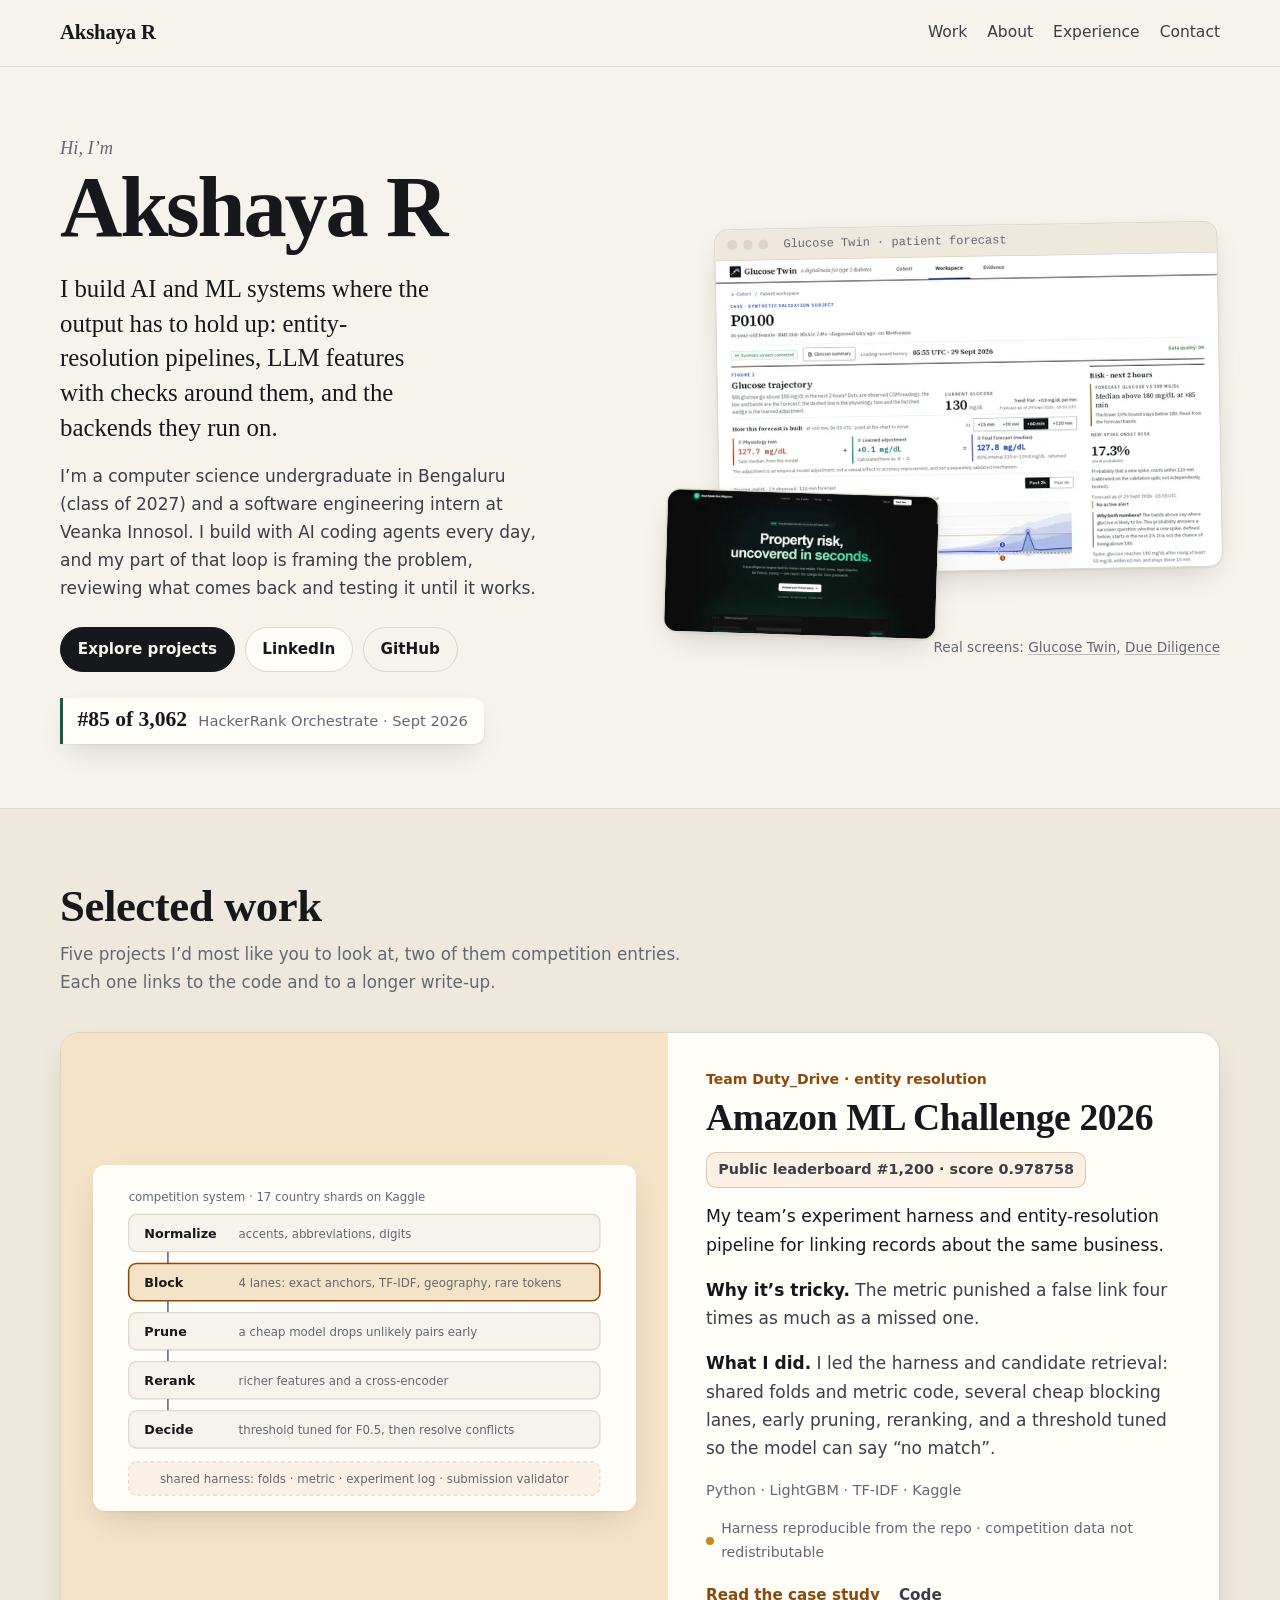
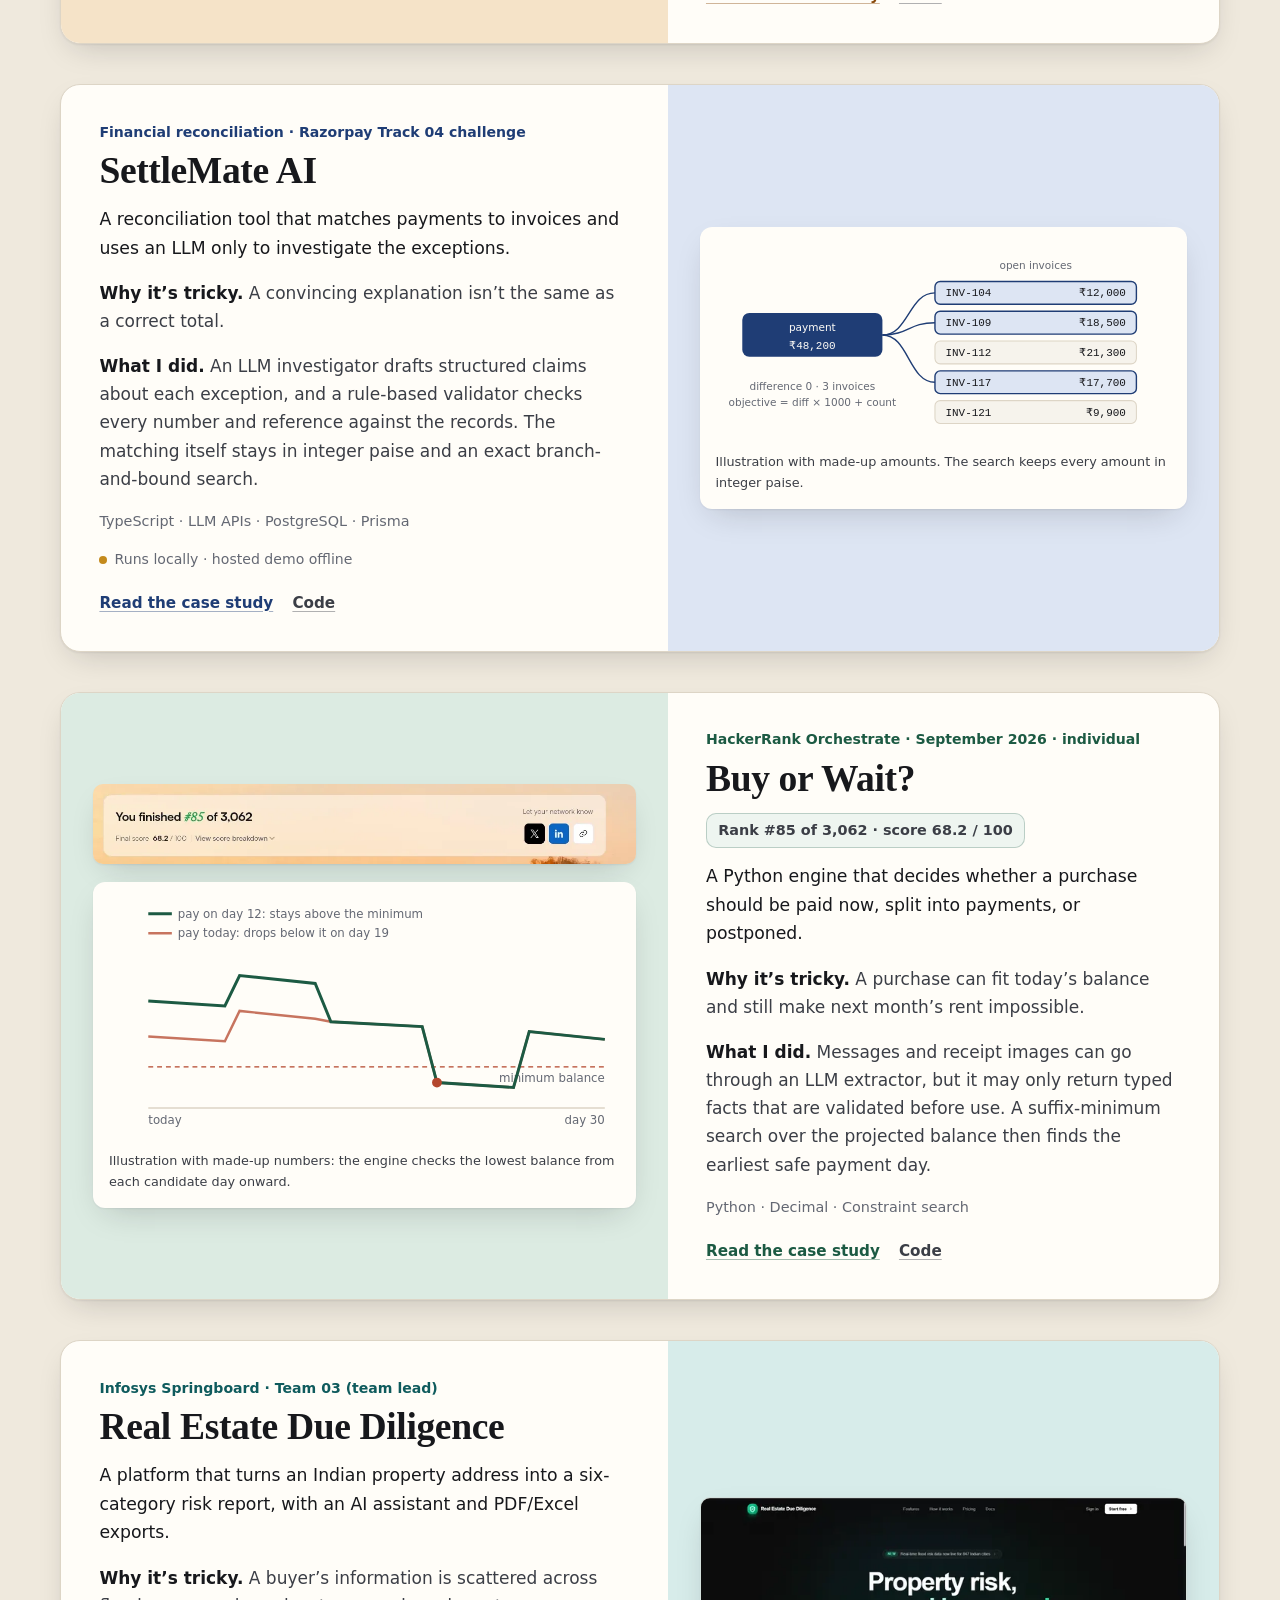
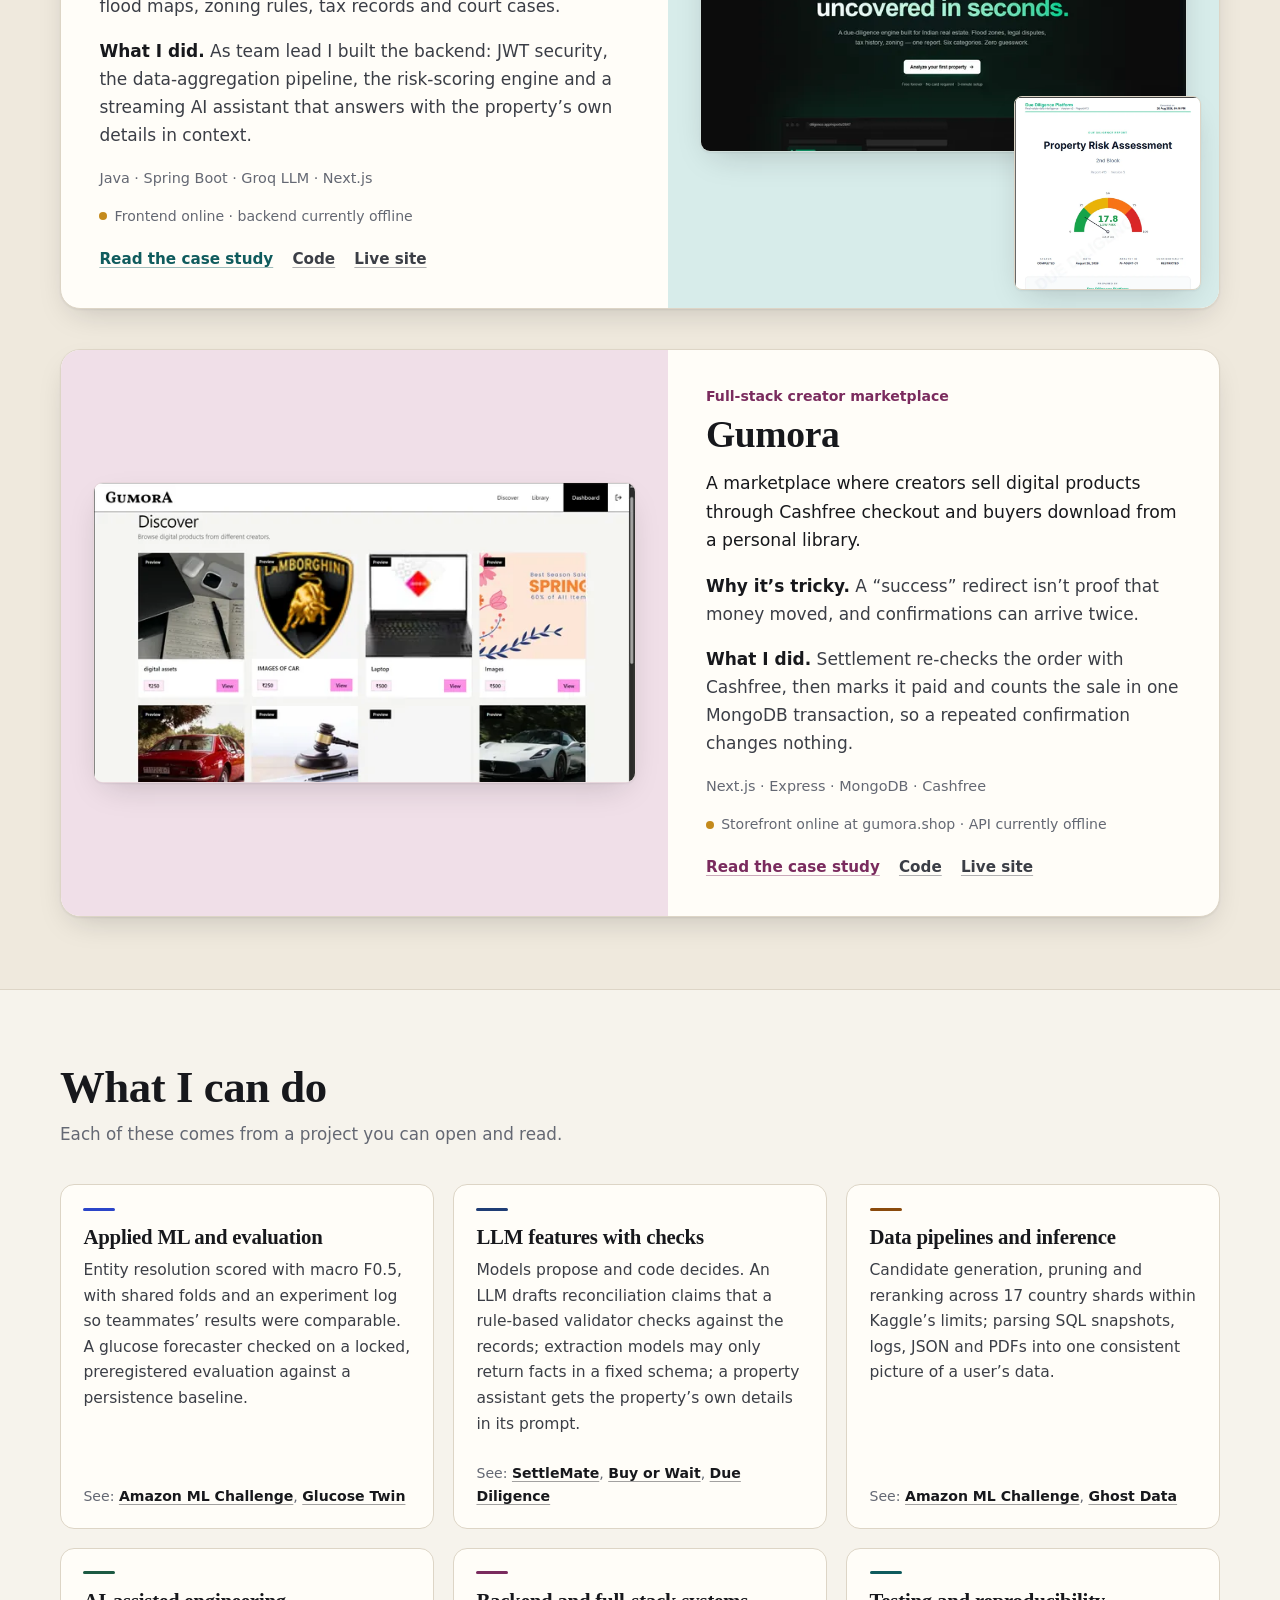
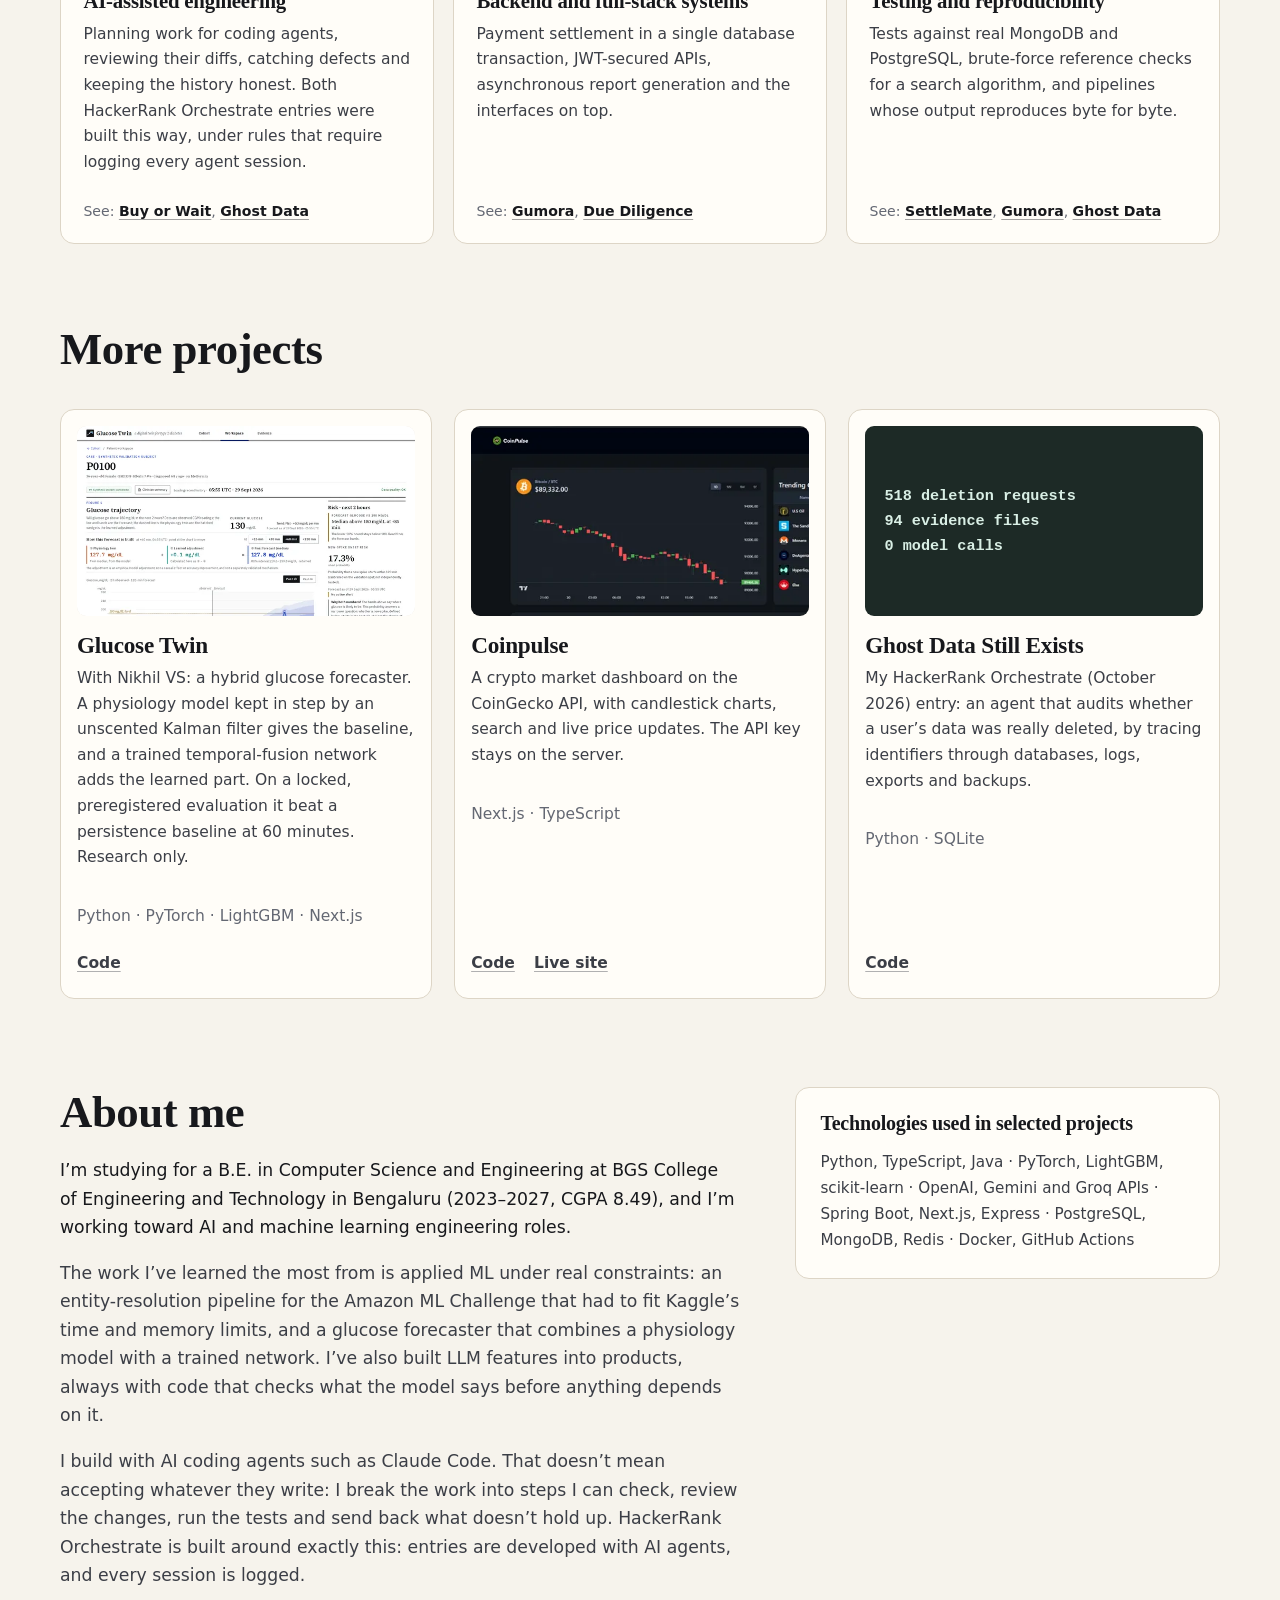
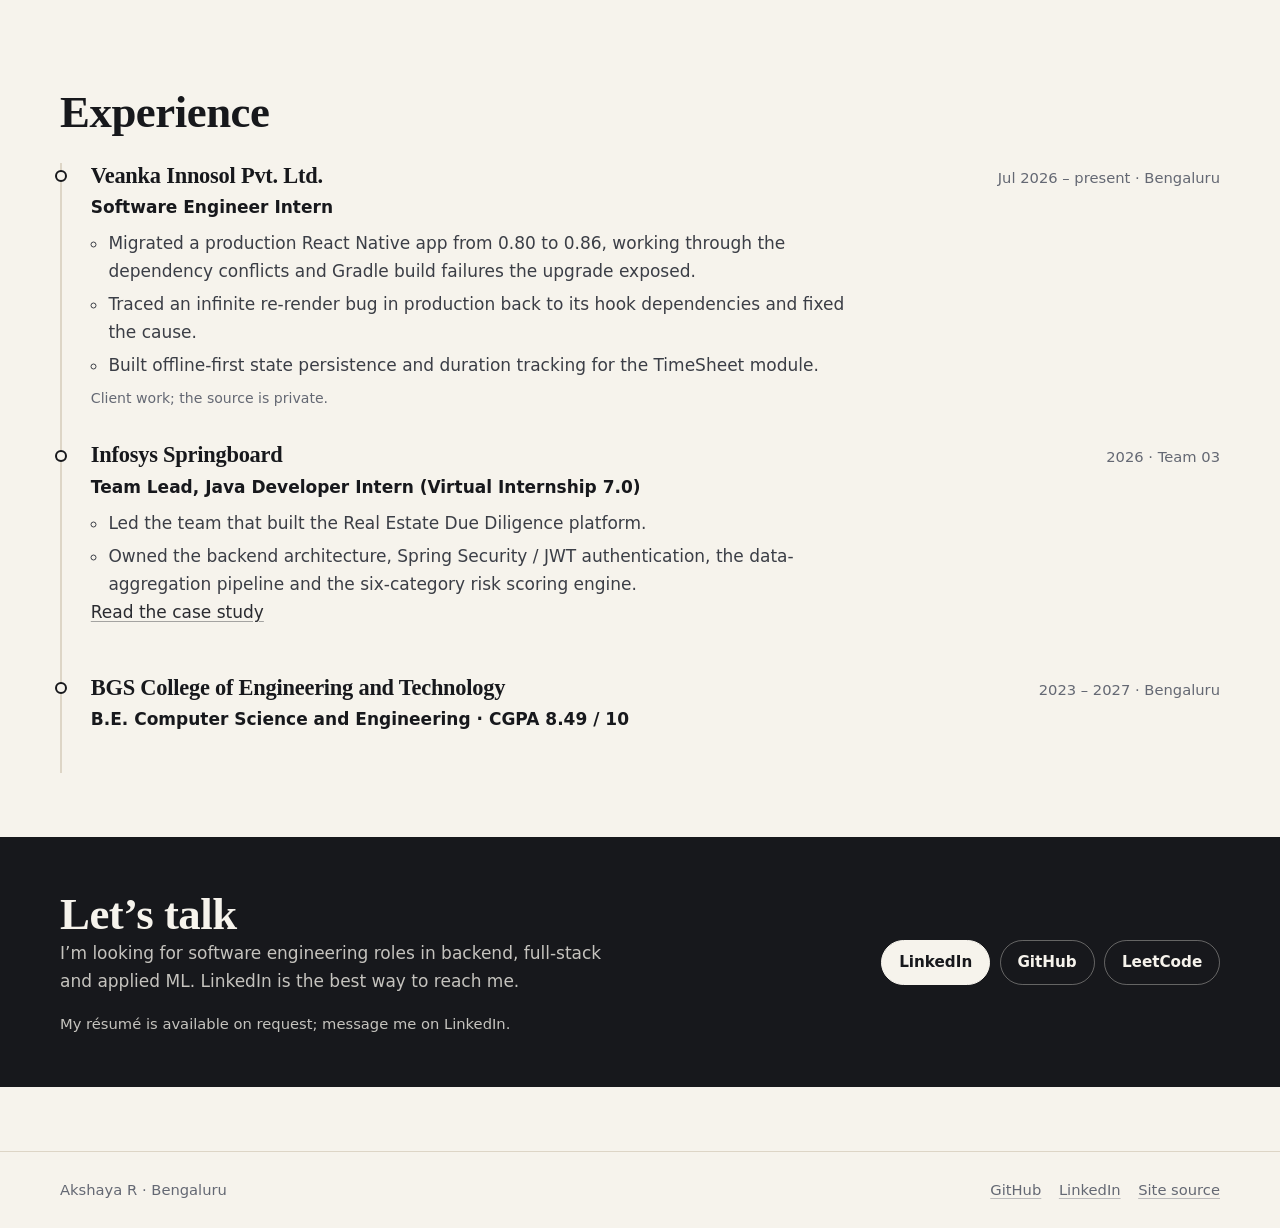
==== commit a1fba44e: "Position portfolio for AI/ML roles and remove decorative arrows - Replace the skills inventory with " ====
--- a/index.html
+++ b/index.html
@@ -41,15 +41,15 @@
 <div class="hero-text">
 <p class="hello">Hi, I’m</p>
 <h1 id="name">Akshaya R</h1>
-<p class="lead">I build backend and full-stack software, mostly the parts where a payment has to settle exactly once and the numbers have to add up.</p>
-<p class="intro">I’m a computer science undergraduate in Bengaluru (class of 2027) and a software engineering intern at Veanka Innosol. I work mostly in TypeScript, Java and Python.</p>
-<div class="cta"><a class="btn primary" href="#work">See my projects <span aria-hidden="true">↓</span></a><a class="btn" href="https://www.linkedin.com/in/akshaya-r-a381873a4/">LinkedIn <span aria-hidden="true">↗</span></a><a class="btn ghost" href="https://github.com/AkshayAlgoX">GitHub <span aria-hidden="true">↗</span></a></div>
+<p class="lead">I build AI and ML systems where the output has to hold up: entity-resolution pipelines, LLM features with checks around them, and the backends they run on.</p>
+<p class="intro">I’m a computer science undergraduate in Bengaluru (class of 2027) and a software engineering intern at Veanka Innosol. I build with AI coding agents every day, and my part of that loop is framing the problem, reviewing what comes back and testing it until it works.</p>
+<div class="cta"><a class="btn primary" href="#work">Explore projects</a><a class="btn" href="https://www.linkedin.com/in/akshaya-r-a381873a4/">LinkedIn</a><a class="btn ghost" href="https://github.com/AkshayAlgoX">GitHub</a></div>
 <a class="win" href="/projects/buy-or-wait/"><span class="win-value">#85 of 3,062</span><span class="win-label">HackerRank Orchestrate · Sept 2026</span></a>
 </div>
 <div class="hero-art" aria-label="Glimpses of two projects">
-<figure class="glimpse g1"><div class="chrome" aria-hidden="true"><i></i><i></i><i></i><span>gumora.shop</span></div><img class="" src="/assets/img/gumora-discover-1200.webp" srcset="/assets/img/gumora-discover-640.webp 640w, /assets/img/gumora-discover-1200.webp 1200w" sizes="(min-width: 900px) 44vw, 92vw" width="1200" height="665" alt="Gumora storefront: a grid of creator products with prices" fetchpriority="high"></figure>
+<figure class="glimpse g1"><div class="chrome" aria-hidden="true"><i></i><i></i><i></i><span>Glucose Twin · patient forecast</span></div><img class="" src="/assets/img/t2d-forecast-1200.webp" srcset="/assets/img/t2d-forecast-640.webp 640w, /assets/img/t2d-forecast-1200.webp 1200w" sizes="(min-width: 900px) 44vw, 92vw" width="1200" height="750" alt="Glucose Twin patient workspace: observed glucose, the physiology twin and a two-hour forecast with uncertainty bands" fetchpriority="high"></figure>
 <figure class="glimpse g2"><img class="" src="/assets/img/dd-landing-1200.webp" srcset="/assets/img/dd-landing-640.webp 640w, /assets/img/dd-landing-1200.webp 1200w" sizes="(min-width: 900px) 24vw, 60vw" width="1200" height="626" alt="Due Diligence landing page: Property risk, uncovered in seconds" fetchpriority="high"></figure>
-<p class="art-cap">Real screens: <a href="#gumora">Gumora</a>, <a href="#due-diligence">Due Diligence</a></p>
+<p class="art-cap">Real screens: <a href="#glucose-twin">Glucose Twin</a>, <a href="#due-diligence">Due Diligence</a></p>
 </div>
 </section>
 
@@ -57,6 +57,52 @@
 <div class="wrap">
 <div class="section-head"><h2 id="work-title">Selected work</h2><p>Five projects I’d most like you to look at, two of them competition entries. Each one links to the code and to a longer write-up.</p></div>
 
+<article class="feature t-amber" id="amazon-ml" aria-labelledby="h-amazon-ml">
+<div class="feature-media"><div class="panel"><svg class="fig" viewBox="0 0 520 330" role="img" aria-labelledby="pl-t pl-d">
+<title id="pl-t">Entity-resolution pipeline</title>
+<desc id="pl-d">Records are normalized, candidates come from four blocking lanes, a cheap model prunes them, richer features and a cross-encoder rerank them, and a threshold tuned for F0.5 plus conflict resolution makes the final links. Underneath is the shared harness: folds, metric, experiment log and submission validator.</desc>
+<text x="20" y="20" class="f-small">competition system · 17 country shards on Kaggle</text>
+<rect x="20" y="34" width="480" height="38" rx="8" class="f-box"/><text x="36" y="58" class="f-strong">Normalize</text><text x="132" y="58" class="f-small">accents, abbreviations, digits</text><path d="M60,72 L60,84" class="f-arrow"/><rect x="20" y="84" width="480" height="38" rx="8" class="f-sel"/><text x="36" y="108" class="f-strong">Block</text><text x="132" y="108" class="f-small">4 lanes: exact anchors, TF-IDF, geography, rare tokens</text><path d="M60,122 L60,134" class="f-arrow"/><rect x="20" y="134" width="480" height="38" rx="8" class="f-box"/><text x="36" y="158" class="f-strong">Prune</text><text x="132" y="158" class="f-small">a cheap model drops unlikely pairs early</text><path d="M60,172 L60,184" class="f-arrow"/><rect x="20" y="184" width="480" height="38" rx="8" class="f-box"/><text x="36" y="208" class="f-strong">Rerank</text><text x="132" y="208" class="f-small">richer features and a cross-encoder</text><path d="M60,222 L60,234" class="f-arrow"/><rect x="20" y="234" width="480" height="38" rx="8" class="f-box"/><text x="36" y="258" class="f-strong">Decide</text><text x="132" y="258" class="f-small">threshold tuned for F0.5, then resolve conflicts</text>
+<rect x="20" y="286" width="480" height="34" rx="8" class="f-band"/>
+<text x="260" y="308" text-anchor="middle" class="f-small">shared harness: folds · metric · experiment log · submission validator</text>
+</svg></div></div>
+<div class="feature-text">
+<p class="context">Team Duty_Drive · entity resolution</p>
+<h3 id="h-amazon-ml"><a href="/projects/amazon-ml/">Amazon ML Challenge 2026</a></h3>
+<p class="badge">Public leaderboard #1,200 · score 0.978758</p>
+<p class="what">My team’s experiment harness and entity-resolution pipeline for linking records about the same business.</p>
+<p><strong>Why it’s tricky.</strong> The metric punished a false link four times as much as a missed one.</p>
+<p><strong>What I did.</strong> I led the harness and candidate retrieval: shared folds and metric code, several cheap blocking lanes, early pruning, reranking, and a threshold tuned so the model can say “no match”.</p>
+<p class="stack">Python · LightGBM · TF-IDF · Kaggle</p>
+<p class="status">Harness reproducible from the repo · competition data not redistributable</p>
+<p class="links"><a class="more" href="/projects/amazon-ml/">Read the case study</a><a href="https://github.com/AkshayAlgoX/amlc26-harness">Code</a></p>
+</div>
+</article>
+<article class="feature t-ink flip" id="settlemate" aria-labelledby="h-settlemate">
+<div class="feature-media"><div class="panel"><svg class="fig" viewBox="0 0 520 230" role="img" aria-labelledby="ss-t ss-d">
+<title id="ss-t">Matching one payment to several invoices</title>
+<desc id="ss-d">A payment of 48,200 rupees is matched to three of five open invoices, 12,000, 18,500 and 17,700, which add up exactly.</desc>
+<rect x="30" y="80" width="160" height="50" rx="8" class="f-pay"/>
+<text x="110" y="101" text-anchor="middle" class="f-small f-inv">payment</text>
+<text x="110" y="121" text-anchor="middle" class="f-mono f-inv">₹48,200</text>
+<rect x="250" y="44" width="230" height="26" rx="6" class="f-sel"/><text x="262" y="61" class="f-mono">INV-104</text><text x="468" y="61" text-anchor="end" class="f-mono">₹12,000</text><path d="M190,105 C220,105 220,57 250,57" class="f-link"/><rect x="250" y="78" width="230" height="26" rx="6" class="f-sel"/><text x="262" y="95" class="f-mono">INV-109</text><text x="468" y="95" text-anchor="end" class="f-mono">₹18,500</text><path d="M190,105 C220,105 220,91 250,91" class="f-link"/><rect x="250" y="112" width="230" height="26" rx="6" class="f-box"/><text x="262" y="129" class="f-mono">INV-112</text><text x="468" y="129" text-anchor="end" class="f-mono">₹21,300</text><rect x="250" y="146" width="230" height="26" rx="6" class="f-sel"/><text x="262" y="163" class="f-mono">INV-117</text><text x="468" y="163" text-anchor="end" class="f-mono">₹17,700</text><path d="M190,105 C220,105 220,159 250,159" class="f-link"/><rect x="250" y="180" width="230" height="26" rx="6" class="f-box"/><text x="262" y="197" class="f-mono">INV-121</text><text x="468" y="197" text-anchor="end" class="f-mono">₹9,900</text>
+<text x="365" y="30" text-anchor="middle" class="f-small">open invoices</text>
+<text x="110" y="168" text-anchor="middle" class="f-small">difference 0 · 3 invoices</text>
+<text x="110" y="186" text-anchor="middle" class="f-small">objective = diff × 1000 + count</text>
+</svg>
+<p class="fig-cap">Illustration with made-up amounts. The search keeps every amount in integer paise.</p></div></div>
+<div class="feature-text">
+<p class="context">Financial reconciliation · Razorpay Track 04 challenge</p>
+<h3 id="h-settlemate"><a href="/projects/settlemate/">SettleMate AI</a></h3>
+
+<p class="what">A reconciliation tool that matches payments to invoices and uses an LLM only to investigate the exceptions.</p>
+<p><strong>Why it’s tricky.</strong> A convincing explanation isn’t the same as a correct total.</p>
+<p><strong>What I did.</strong> An LLM investigator drafts structured claims about each exception, and a rule-based validator checks every number and reference against the records. The matching itself stays in integer paise and an exact branch-and-bound search.</p>
+<p class="stack">TypeScript · LLM APIs · PostgreSQL · Prisma</p>
+<p class="status">Runs locally · hosted demo offline</p>
+<p class="links"><a class="more" href="/projects/settlemate/">Read the case study</a><a href="https://github.com/AkshayAlgoX/settlemate-ai">Code</a></p>
+</div>
+</article>
 <article class="feature t-forest" id="buy-or-wait" aria-labelledby="h-buy-or-wait">
 <div class="feature-media"><div class="result-shot"><img class="" src="/assets/img/orchestrate-result-1071.webp" srcset="/assets/img/orchestrate-result-1071.webp 1071w" sizes="(min-width: 900px) 40vw, 90vw" width="1071" height="158" alt="HackerRank result banner: You finished #85 of 3,062, final score 68.2 out of 100" loading="lazy" decoding="async"></div><div class="panel"><svg class="fig" viewBox="0 0 520 250" role="img" aria-labelledby="cf-t cf-d">
 <title id="cf-t">Why the payment day matters</title>
@@ -78,13 +124,27 @@
 <p class="badge">Rank #85 of 3,062 · score 68.2 / 100</p>
 <p class="what">A Python engine that decides whether a purchase should be paid now, split into payments, or postponed.</p>
 <p><strong>Why it’s tricky.</strong> A purchase can fit today’s balance and still make next month’s rent impossible.</p>
-<p><strong>What I did.</strong> It projects every future day’s balance and uses a suffix minimum to find the earliest day a payment stays safe until the end of the forecast.</p>
+<p><strong>What I did.</strong> Messages and receipt images can go through an LLM extractor, but it may only return typed facts that are validated before use. A suffix-minimum search over the projected balance then finds the earliest safe payment day.</p>
 <p class="stack">Python · Decimal · Constraint search</p>
 
-<p class="links"><a class="more" href="/projects/buy-or-wait/">Read the case study <span aria-hidden="true">→</span></a><a href="https://github.com/AkshayAlgoX/hackerrank-orchestrate-september26-akshay">Code <span aria-hidden="true">↗</span></a></p>
-</div>
-</article>
-<article class="feature t-plum flip" id="gumora" aria-labelledby="h-gumora">
+<p class="links"><a class="more" href="/projects/buy-or-wait/">Read the case study</a><a href="https://github.com/AkshayAlgoX/hackerrank-orchestrate-september26-akshay">Code</a></p>
+</div>
+</article>
+<article class="feature t-sea flip" id="due-diligence" aria-labelledby="h-due-diligence">
+<div class="feature-media"><div class="shot"><img class="" src="/assets/img/dd-landing-1200.webp" srcset="/assets/img/dd-landing-640.webp 640w, /assets/img/dd-landing-1200.webp 1200w" sizes="(min-width: 900px) 50vw, 100vw" width="1200" height="626" alt="Due Diligence landing page: Property risk, uncovered in seconds" loading="lazy" decoding="async"></div><img class="inset" src="/assets/img/dd-report-640.webp" srcset="/assets/img/dd-report-640.webp 640w" sizes="(min-width: 900px) 18vw, 40vw" width="640" height="663" alt="A generated Property Risk Assessment report with a risk gauge" loading="lazy" decoding="async"></div>
+<div class="feature-text">
+<p class="context">Infosys Springboard · Team 03 (team lead)</p>
+<h3 id="h-due-diligence"><a href="/projects/due-diligence/">Real Estate Due Diligence</a></h3>
+
+<p class="what">A platform that turns an Indian property address into a six-category risk report, with an AI assistant and PDF/Excel exports.</p>
+<p><strong>Why it’s tricky.</strong> A buyer’s information is scattered across flood maps, zoning rules, tax records and court cases.</p>
+<p><strong>What I did.</strong> As team lead I built the backend: JWT security, the data-aggregation pipeline, the risk-scoring engine and a streaming AI assistant that answers with the property’s own details in context.</p>
+<p class="stack">Java · Spring Boot · Groq LLM · Next.js</p>
+<p class="status">Frontend online · backend currently offline</p>
+<p class="links"><a class="more" href="/projects/due-diligence/">Read the case study</a><a href="https://github.com/AkshayAlgoX/due-deligence-platform">Code</a><a href="https://due-deligence-platform.vercel.app/">Live site</a></p>
+</div>
+</article>
+<article class="feature t-plum" id="gumora" aria-labelledby="h-gumora">
 <div class="feature-media"><div class="shot"><img class="" src="/assets/img/gumora-discover-1200.webp" srcset="/assets/img/gumora-discover-640.webp 640w, /assets/img/gumora-discover-1200.webp 1200w" sizes="(min-width: 900px) 50vw, 100vw" width="1200" height="665" alt="Gumora Discover page: a grid of creator products with prices in rupees" loading="lazy" decoding="async"></div></div>
 <div class="feature-text">
 <p class="context">Full-stack creator marketplace</p>
@@ -95,105 +155,50 @@
 <p><strong>What I did.</strong> Settlement re-checks the order with Cashfree, then marks it paid and counts the sale in one MongoDB transaction, so a repeated confirmation changes nothing.</p>
 <p class="stack">Next.js · Express · MongoDB · Cashfree</p>
 <p class="status">Storefront online at gumora.shop · API currently offline</p>
-<p class="links"><a class="more" href="/projects/gumora/">Read the case study <span aria-hidden="true">→</span></a><a href="https://github.com/AkshayAlgoX/Gumora-SaaS-Platform">Code <span aria-hidden="true">↗</span></a><a href="https://www.gumora.shop">Live site <span aria-hidden="true">↗</span></a></p>
-</div>
-</article>
-<article class="feature t-ink" id="settlemate" aria-labelledby="h-settlemate">
-<div class="feature-media"><div class="panel"><svg class="fig" viewBox="0 0 520 230" role="img" aria-labelledby="ss-t ss-d">
-<title id="ss-t">Matching one payment to several invoices</title>
-<desc id="ss-d">A payment of 48,200 rupees is matched to three of five open invoices, 12,000, 18,500 and 17,700, which add up exactly.</desc>
-<rect x="30" y="80" width="160" height="50" rx="8" class="f-pay"/>
-<text x="110" y="101" text-anchor="middle" class="f-small f-inv">payment</text>
-<text x="110" y="121" text-anchor="middle" class="f-mono f-inv">₹48,200</text>
-<rect x="250" y="44" width="230" height="26" rx="6" class="f-sel"/><text x="262" y="61" class="f-mono">INV-104</text><text x="468" y="61" text-anchor="end" class="f-mono">₹12,000</text><path d="M190,105 C220,105 220,57 250,57" class="f-link"/><rect x="250" y="78" width="230" height="26" rx="6" class="f-sel"/><text x="262" y="95" class="f-mono">INV-109</text><text x="468" y="95" text-anchor="end" class="f-mono">₹18,500</text><path d="M190,105 C220,105 220,91 250,91" class="f-link"/><rect x="250" y="112" width="230" height="26" rx="6" class="f-box"/><text x="262" y="129" class="f-mono">INV-112</text><text x="468" y="129" text-anchor="end" class="f-mono">₹21,300</text><rect x="250" y="146" width="230" height="26" rx="6" class="f-sel"/><text x="262" y="163" class="f-mono">INV-117</text><text x="468" y="163" text-anchor="end" class="f-mono">₹17,700</text><path d="M190,105 C220,105 220,159 250,159" class="f-link"/><rect x="250" y="180" width="230" height="26" rx="6" class="f-box"/><text x="262" y="197" class="f-mono">INV-121</text><text x="468" y="197" text-anchor="end" class="f-mono">₹9,900</text>
-<text x="365" y="30" text-anchor="middle" class="f-small">open invoices</text>
-<text x="110" y="168" text-anchor="middle" class="f-small">difference 0 · 3 invoices</text>
-<text x="110" y="186" text-anchor="middle" class="f-small">objective = diff × 1000 + count</text>
-</svg>
-<p class="fig-cap">Illustration with made-up amounts. The search keeps every amount in integer paise.</p></div></div>
-<div class="feature-text">
-<p class="context">Financial reconciliation · Razorpay Track 04 challenge</p>
-<h3 id="h-settlemate"><a href="/projects/settlemate/">SettleMate AI</a></h3>
-
-<p class="what">A reconciliation tool that matches payments to invoices, including one payment that covers several of them.</p>
-<p><strong>Why it’s tricky.</strong> A convincing explanation isn’t the same as a correct total.</p>
-<p><strong>What I did.</strong> Amounts stay in integer paise, an exact branch-and-bound search picks the invoice subset, a separate verifier re-checks it, and AI only explains what’s left over.</p>
-<p class="stack">TypeScript · Next.js · PostgreSQL · Prisma</p>
-<p class="status">Runs locally · hosted demo offline</p>
-<p class="links"><a class="more" href="/projects/settlemate/">Read the case study <span aria-hidden="true">→</span></a><a href="https://github.com/AkshayAlgoX/settlemate-ai">Code <span aria-hidden="true">↗</span></a></p>
-</div>
-</article>
-<article class="feature t-amber flip" id="amazon-ml" aria-labelledby="h-amazon-ml">
-<div class="feature-media"><div class="panel"><svg class="fig" viewBox="0 0 520 330" role="img" aria-labelledby="pl-t pl-d">
-<title id="pl-t">Entity-resolution pipeline</title>
-<desc id="pl-d">Records are normalized, candidates come from four blocking lanes, a cheap model prunes them, richer features and a cross-encoder rerank them, and a threshold tuned for F0.5 plus conflict resolution makes the final links. Underneath is the shared harness: folds, metric, experiment log and submission validator.</desc>
-<text x="20" y="20" class="f-small">competition system · 17 country shards on Kaggle</text>
-<rect x="20" y="34" width="480" height="38" rx="8" class="f-box"/><text x="36" y="58" class="f-strong">Normalize</text><text x="132" y="58" class="f-small">accents, abbreviations, digits</text><path d="M60,72 L60,84" class="f-arrow"/><rect x="20" y="84" width="480" height="38" rx="8" class="f-sel"/><text x="36" y="108" class="f-strong">Block</text><text x="132" y="108" class="f-small">4 lanes: exact anchors, TF-IDF, geography, rare tokens</text><path d="M60,122 L60,134" class="f-arrow"/><rect x="20" y="134" width="480" height="38" rx="8" class="f-box"/><text x="36" y="158" class="f-strong">Prune</text><text x="132" y="158" class="f-small">a cheap model drops unlikely pairs early</text><path d="M60,172 L60,184" class="f-arrow"/><rect x="20" y="184" width="480" height="38" rx="8" class="f-box"/><text x="36" y="208" class="f-strong">Rerank</text><text x="132" y="208" class="f-small">richer features and a cross-encoder</text><path d="M60,222 L60,234" class="f-arrow"/><rect x="20" y="234" width="480" height="38" rx="8" class="f-box"/><text x="36" y="258" class="f-strong">Decide</text><text x="132" y="258" class="f-small">threshold tuned for F0.5, then resolve conflicts</text>
-<rect x="20" y="286" width="480" height="34" rx="8" class="f-band"/>
-<text x="260" y="308" text-anchor="middle" class="f-small">shared harness: folds · metric · experiment log · submission validator</text>
-</svg></div></div>
-<div class="feature-text">
-<p class="context">Team Duty_Drive · entity resolution</p>
-<h3 id="h-amazon-ml"><a href="/projects/amazon-ml/">Amazon ML Challenge 2026</a></h3>
-<p class="badge">Public leaderboard #1,200 · score 0.978758</p>
-<p class="what">My team’s experiment harness and entity-resolution pipeline for linking records about the same business.</p>
-<p><strong>Why it’s tricky.</strong> The metric punished a false link four times as much as a missed one.</p>
-<p><strong>What I did.</strong> I led the harness and candidate retrieval: several cheap blocking “lanes”, early pruning, reranking, and a threshold tuned so the model can say “no match”.</p>
-<p class="stack">Python · LightGBM · TF-IDF · Kaggle</p>
-<p class="status">Harness reproducible from the repo · competition data not redistributable</p>
-<p class="links"><a class="more" href="/projects/amazon-ml/">Read the case study <span aria-hidden="true">→</span></a><a href="https://github.com/AkshayAlgoX/amlc26-harness">Code <span aria-hidden="true">↗</span></a></p>
-</div>
-</article>
-<article class="feature t-sea" id="due-diligence" aria-labelledby="h-due-diligence">
-<div class="feature-media"><div class="shot"><img class="" src="/assets/img/dd-landing-1200.webp" srcset="/assets/img/dd-landing-640.webp 640w, /assets/img/dd-landing-1200.webp 1200w" sizes="(min-width: 900px) 50vw, 100vw" width="1200" height="626" alt="Due Diligence landing page: Property risk, uncovered in seconds" loading="lazy" decoding="async"></div><img class="inset" src="/assets/img/dd-report-640.webp" srcset="/assets/img/dd-report-640.webp 640w" sizes="(min-width: 900px) 18vw, 40vw" width="640" height="663" alt="A generated Property Risk Assessment report with a risk gauge" loading="lazy" decoding="async"></div>
-<div class="feature-text">
-<p class="context">Infosys Springboard · Team 03 (team lead)</p>
-<h3 id="h-due-diligence"><a href="/projects/due-diligence/">Real Estate Due Diligence</a></h3>
-
-<p class="what">A platform that turns an Indian property address into a six-category risk report, with an AI assistant and PDF/Excel exports.</p>
-<p><strong>Why it’s tricky.</strong> A buyer’s information is scattered across flood maps, zoning rules, tax records and court cases.</p>
-<p><strong>What I did.</strong> As team lead I built the backend: JWT security, the data-aggregation pipeline and the risk-scoring engine, with exports guarded by the same ownership check as the report.</p>
-<p class="stack">Java · Spring Boot · Next.js · PostgreSQL</p>
-<p class="status">Frontend online · backend currently offline</p>
-<p class="links"><a class="more" href="/projects/due-diligence/">Read the case study <span aria-hidden="true">→</span></a><a href="https://github.com/AkshayAlgoX/due-deligence-platform">Code <span aria-hidden="true">↗</span></a><a href="https://due-deligence-platform.vercel.app/">Live site <span aria-hidden="true">↗</span></a></p>
-</div>
-</article>
-</div>
+<p class="links"><a class="more" href="/projects/gumora/">Read the case study</a><a href="https://github.com/AkshayAlgoX/Gumora-SaaS-Platform">Code</a><a href="https://www.gumora.shop">Live site</a></p>
+</div>
+</article>
+</div>
+</section>
+
+<section id="capabilities" class="capabilities wrap" aria-labelledby="cap-title">
+<div class="section-head"><h2 id="cap-title">What I can do</h2><p>Each of these comes from a project you can open and read.</p></div>
+<ul class="caps"><li class="cap"><h3>Applied ML and evaluation</h3><p>Entity resolution scored with macro F0.5, with shared folds and an experiment log so teammates’ results were comparable. A glucose forecaster checked on a locked, preregistered evaluation against a persistence baseline.</p><p class="seen">See: <a href="/projects/amazon-ml/">Amazon ML Challenge</a>, <a href="#glucose-twin">Glucose Twin</a></p></li><li class="cap"><h3>LLM features with checks</h3><p>Models propose and code decides. An LLM drafts reconciliation claims that a rule-based validator checks against the records; extraction models may only return facts in a fixed schema; a property assistant gets the property’s own details in its prompt.</p><p class="seen">See: <a href="/projects/settlemate/">SettleMate</a>, <a href="/projects/buy-or-wait/">Buy or Wait</a>, <a href="/projects/due-diligence/">Due Diligence</a></p></li><li class="cap"><h3>Data pipelines and inference</h3><p>Candidate generation, pruning and reranking across 17 country shards within Kaggle’s limits; parsing SQL snapshots, logs, JSON and PDFs into one consistent picture of a user’s data.</p><p class="seen">See: <a href="/projects/amazon-ml/">Amazon ML Challenge</a>, <a href="#ghost-data">Ghost Data</a></p></li><li class="cap"><h3>AI-assisted engineering</h3><p>Planning work for coding agents, reviewing their diffs, catching defects and keeping the history honest. Both HackerRank Orchestrate entries were built this way, under rules that require logging every agent session.</p><p class="seen">See: <a href="/projects/buy-or-wait/">Buy or Wait</a>, <a href="#ghost-data">Ghost Data</a></p></li><li class="cap"><h3>Backend and full-stack systems</h3><p>Payment settlement in a single database transaction, JWT-secured APIs, asynchronous report generation and the interfaces on top.</p><p class="seen">See: <a href="/projects/gumora/">Gumora</a>, <a href="/projects/due-diligence/">Due Diligence</a></p></li><li class="cap"><h3>Testing and reproducibility</h3><p>Tests against real MongoDB and PostgreSQL, brute-force reference checks for a search algorithm, and pipelines whose output reproduces byte for byte.</p><p class="seen">See: <a href="/projects/settlemate/">SettleMate</a>, <a href="/projects/gumora/">Gumora</a>, <a href="#ghost-data">Ghost Data</a></p></li></ul>
 </section>
 
 <section class="more-projects wrap" aria-labelledby="more-title">
 <div class="section-head"><h2 id="more-title">More projects</h2></div>
-<div class="cards"><article class="card">
+<div class="cards"><article class="card" id="glucose-twin">
 <div class="thumb"><img class="" src="/assets/img/t2d-forecast-1200.webp" srcset="/assets/img/t2d-forecast-640.webp 640w, /assets/img/t2d-forecast-1200.webp 1200w" sizes="(min-width: 900px) 30vw, 100vw" width="1200" height="750" alt="Glucose Twin patient workspace with a two-hour glucose forecast" loading="lazy" decoding="async"></div>
 <h3>Glucose Twin</h3>
-<p>A research prototype built with Nikhil VS: a physiology-based digital twin plus a learned forecaster that predicts type 2 diabetes glucose spikes on a synthetic cohort. Research only; no clinical use.</p>
-<p class="stack">Python · PyTorch · Next.js</p>
-<p class="links"><a href="https://github.com/AkshayAlgoX/T2D-Glucose-Digital-Twin">Code <span aria-hidden="true">↗</span></a></p>
-</article><article class="card">
+<p>With Nikhil VS: a hybrid glucose forecaster. A physiology model kept in step by an unscented Kalman filter gives the baseline, and a trained temporal-fusion network adds the learned part. On a locked, preregistered evaluation it beat a persistence baseline at 60 minutes. Research only.</p>
+<p class="stack">Python · PyTorch · LightGBM · Next.js</p>
+<p class="links"><a href="https://github.com/AkshayAlgoX/T2D-Glucose-Digital-Twin">Code</a></p>
+</article><article class="card" id="coinpulse">
 <div class="thumb"><img class="" src="/assets/img/coinpulse-dashboard-1200.webp" srcset="/assets/img/coinpulse-dashboard-640.webp 640w, /assets/img/coinpulse-dashboard-1200.webp 1200w" sizes="(min-width: 900px) 30vw, 100vw" width="1200" height="487" alt="Coinpulse dashboard with a Bitcoin candlestick chart and trending coins" loading="lazy" decoding="async"></div>
 <h3>Coinpulse</h3>
 <p>A crypto market dashboard on the CoinGecko API, with candlestick charts, search and live price updates. The API key stays on the server.</p>
 <p class="stack">Next.js · TypeScript</p>
-<p class="links"><a href="https://github.com/AkshayAlgoX/Coinpulse">Code <span aria-hidden="true">↗</span></a><a href="https://www.lnkpro.site">Live site <span aria-hidden="true">↗</span></a></p>
-</article><article class="card">
+<p class="links"><a href="https://github.com/AkshayAlgoX/Coinpulse">Code</a><a href="https://www.lnkpro.site">Live site</a></p>
+</article><article class="card" id="ghost-data">
 <div class="thumb"><div class="thumb-text" aria-hidden="true"><span>518 deletion requests</span><span>94 evidence files</span><span>0 model calls</span></div></div>
 <h3>Ghost Data Still Exists</h3>
 <p>My HackerRank Orchestrate (October 2026) entry: an agent that audits whether a user’s data was really deleted, by tracing identifiers through databases, logs, exports and backups.</p>
 <p class="stack">Python · SQLite</p>
-<p class="links"><a href="https://github.com/AkshayAlgoX/orchestrate-october26-work">Code <span aria-hidden="true">↗</span></a></p>
+<p class="links"><a href="https://github.com/AkshayAlgoX/orchestrate-october26-work">Code</a></p>
 </article></div>
 </section>
 
 <section id="about" class="about wrap" aria-labelledby="about-title">
-<div class="about-text"><h2 id="about-title">About me</h2><p>I’m studying for a B.E. in Computer Science and Engineering at BGS College of Engineering and Technology in Bengaluru (2023–2027, CGPA 8.49).</p><p>Most of my projects end up at the same kind of problem: a checkout that must be safe to retry, a reconciliation that has to balance to the paisa, or an ML pipeline that has to fit a competition’s time and memory limits. Competitions such as HackerRank Orchestrate and the Amazon ML Challenge have been where I practise that under a deadline.</p><p>Outside competitions I build full-stack products end to end, from the database schema and API to the interface and the CI pipeline that tests them.</p></div>
-<div class="about-side"><h3>What I work with</h3><dl class="skills"><div><dt>Languages</dt><dd>Java, TypeScript, JavaScript, Python, C++, SQL</dd></div><div><dt>Backend</dt><dd>Spring Boot, Node.js, Express, Next.js, REST, JWT / OAuth2</dd></div><div><dt>Data</dt><dd>PostgreSQL, MongoDB, Redis, SQLite, Prisma</dd></div><div><dt>Practice</dt><dd>Docker, GitHub Actions, JUnit, Vitest, Playwright, pytest</dd></div></dl></div>
+<div class="about-text"><h2 id="about-title">About me</h2><p>I’m studying for a B.E. in Computer Science and Engineering at BGS College of Engineering and Technology in Bengaluru (2023–2027, CGPA 8.49), and I’m working toward AI and machine learning engineering roles.</p><p>The work I’ve learned the most from is applied ML under real constraints: an entity-resolution pipeline for the Amazon ML Challenge that had to fit Kaggle’s time and memory limits, and a glucose forecaster that combines a physiology model with a trained network. I’ve also built LLM features into products, always with code that checks what the model says before anything depends on it.</p><p>I build with AI coding agents such as Claude Code. That doesn’t mean accepting whatever they write: I break the work into steps I can check, review the changes, run the tests and send back what doesn’t hold up. HackerRank Orchestrate is built around exactly this: entries are developed with AI agents, and every session is logged.</p></div>
+<div class="about-side"><h3>Technologies used in selected projects</h3><p>Python, TypeScript, Java · PyTorch, LightGBM, scikit-learn · OpenAI, Gemini and Groq APIs · Spring Boot, Next.js, Express · PostgreSQL, MongoDB, Redis · Docker, GitHub Actions</p></div>
 </section>
 
 <section id="experience" class="experience wrap" aria-labelledby="exp-title">
 <h2 id="exp-title">Experience</h2>
 <ol class="jobs"><li class="job"><div class="job-head"><h3>Veanka Innosol Pvt. Ltd.</h3><p class="when">Jul 2026 – present · Bengaluru</p></div>
 <p class="role">Software Engineer Intern</p><ul><li>Migrated a production React Native app from 0.80 to 0.86, working through the dependency conflicts and Gradle build failures the upgrade exposed.</li><li>Traced an infinite re-render bug in production back to its hook dependencies and fixed the cause.</li><li>Built offline-first state persistence and duration tracking for the TimeSheet module.</li></ul><p class="note">Client work; the source is private.</p></li><li class="job"><div class="job-head"><h3>Infosys Springboard</h3><p class="when">2026 · Team 03</p></div>
-<p class="role">Team Lead, Java Developer Intern (Virtual Internship 7.0)</p><ul><li>Led the team that built the Real Estate Due Diligence platform.</li><li>Owned the backend architecture, Spring Security / JWT authentication, the data-aggregation pipeline and the six-category risk scoring engine.</li></ul><p><a class="more" href="/projects/due-diligence/">Read the case study <span aria-hidden="true">→</span></a></p></li>
+<p class="role">Team Lead, Java Developer Intern (Virtual Internship 7.0)</p><ul><li>Led the team that built the Real Estate Due Diligence platform.</li><li>Owned the backend architecture, Spring Security / JWT authentication, the data-aggregation pipeline and the six-category risk scoring engine.</li></ul><p><a class="more" href="/projects/due-diligence/">Read the case study</a></p></li>
 <li class="job"><div class="job-head"><h3>BGS College of Engineering and Technology</h3><p class="when">2023 – 2027 · Bengaluru</p></div><p class="role">B.E. Computer Science and Engineering · CGPA 8.49 / 10</p></li>
 </ol>
 </section>
@@ -201,14 +206,14 @@
 <section id="contact" class="contact" aria-labelledby="contact-title">
 <div class="wrap contact-row">
 <div><h2 id="contact-title">Let’s talk</h2><p>I’m looking for software engineering roles in backend, full-stack and applied ML. LinkedIn is the best way to reach me.</p><p class="small">My résumé is available on request; message me on LinkedIn.</p></div>
-<div class="cta"><a class="btn primary" href="https://www.linkedin.com/in/akshaya-r-a381873a4/">LinkedIn <span aria-hidden="true">↗</span></a><a class="btn ghost" href="https://github.com/AkshayAlgoX">GitHub <span aria-hidden="true">↗</span></a><a class="btn ghost" href="https://leetcode.com/u/rakshay5764/">LeetCode <span aria-hidden="true">↗</span></a></div>
+<div class="cta"><a class="btn primary" href="https://www.linkedin.com/in/akshaya-r-a381873a4/">LinkedIn</a><a class="btn ghost" href="https://github.com/AkshayAlgoX">GitHub</a><a class="btn ghost" href="https://leetcode.com/u/rakshay5764/">LeetCode</a></div>
 </div>
 </section>
 </main>
 <footer class="site-foot">
 <div class="wrap foot-row">
 <p>Akshaya R · Bengaluru</p>
-<p><a href="https://github.com/AkshayAlgoX">GitHub <span aria-hidden="true">↗</span></a><a href="https://www.linkedin.com/in/akshaya-r-a381873a4/">LinkedIn <span aria-hidden="true">↗</span></a><a href="https://github.com/AkshayAlgoX/AkshayAlgoX.github.io">Site source <span aria-hidden="true">↗</span></a></p>
+<p><a href="https://github.com/AkshayAlgoX">GitHub</a><a href="https://www.linkedin.com/in/akshaya-r-a381873a4/">LinkedIn</a><a href="https://github.com/AkshayAlgoX/AkshayAlgoX.github.io">Site source</a></p>
 </div>
 </footer>
 </body>
--- a/assets/site.css
+++ b/assets/site.css
@@ -165,15 +165,28 @@
 .card .links { margin-top: auto; padding-top: .4rem; }
 
 /* about + experience */
-.about { display: grid; grid-template-columns: 1.4fr 1fr; gap: 3.5rem; padding-block: 4.5rem 2rem; }
+.about { display: grid; grid-template-columns: 1.6fr 1fr; gap: 3.5rem; padding-block: 4.5rem 2rem; }
 .about h2 { margin-bottom: 1.2rem; }
 .about-text p { font-size: 1.08rem; max-width: 62ch; color: var(--ink-2); }
 .about-text p:first-of-type { color: var(--ink); }
 .about-side { background: var(--card); border: 1px solid var(--line); border-radius: var(--radius); padding: 1.5rem; align-self: start; }
 .about-side h3 { font-size: 1.25rem; margin-bottom: 1rem; }
-.skills { margin: 0; display: grid; gap: .9rem; }
-.skills dt { font-weight: 700; font-size: .85rem; color: var(--muted); }
-.skills dd { margin: .1rem 0 0; }
+.about-side p { margin: 0; color: var(--ink-2); font-size: .95rem; line-height: 1.7; }
+
+/* capabilities */
+.capabilities { padding-block: 4.5rem 1rem; }
+.caps { list-style: none; margin: 0; padding: 0; display: grid; grid-template-columns: repeat(3, 1fr); gap: 1.2rem; }
+.cap { background: var(--card); border: 1px solid var(--line); border-radius: var(--radius); padding: 1.4rem 1.4rem 1.2rem; display: flex; flex-direction: column; }
+.cap h3 { font-size: 1.3rem; margin-bottom: .6rem; }
+.cap h3::before { content: ""; display: block; width: 2rem; height: 3px; border-radius: 2px; background: var(--accent); margin-bottom: .9rem; }
+.cap:nth-child(2) h3::before { background: #1f3d75; }
+.cap:nth-child(3) h3::before { background: #8a4a0c; }
+.cap:nth-child(4) h3::before { background: #1c5a43; }
+.cap:nth-child(5) h3::before { background: #7a2b5e; }
+.cap:nth-child(6) h3::before { background: #0f5b5d; }
+.cap p { color: var(--ink-2); font-size: .97rem; }
+.cap .seen { margin: auto 0 0; padding-top: .6rem; font-size: .88rem; color: var(--muted); }
+.cap .seen a { color: var(--ink); font-weight: 600; }
 
 .experience { padding-block: 3rem 1rem; }
 .experience h2 { margin-bottom: 1.6rem; }
@@ -201,7 +214,9 @@
 /* case study */
 .case-top { background: var(--t-bg); padding-block: 2.4rem 2.6rem; border-bottom: 1px solid var(--line); }
 .crumb { font-size: .92rem; margin-bottom: 1.6rem; }
-.crumb a { text-decoration: none; color: var(--t-ink); font-weight: 600; }
+.crumb a { text-decoration: none; color: var(--t-ink); font-weight: 600; display: inline-flex; align-items: center; gap: .3rem; }
+.crumb a:hover { text-decoration: underline; }
+.chev { flex: none; width: 1em; height: 1em; }
 .case .context { color: var(--t-ink); font-weight: 600; margin-bottom: .5rem; }
 .case h1 { font-size: clamp(2.5rem, 6vw, 4.2rem); line-height: 1; margin-bottom: 1rem; }
 .case .lead { max-width: 44ch; margin-bottom: 1.4rem; }
@@ -236,6 +251,8 @@
 .next a:hover { border-color: var(--ink); }
 .next span:first-child { color: var(--muted); font-size: .9rem; }
 .next strong { font: 600 1.5rem/1.1 var(--serif); margin-right: auto; }
+.next .chev { width: 1.25rem; height: 1.25rem; color: var(--muted); transition: transform .15s ease; }
+.next a:hover .chev { transform: translateX(3px); color: var(--ink); }
 .notfound { padding-block: 6rem; }
 .notfound h1 { font-size: clamp(2.4rem, 6vw, 3.6rem); margin-bottom: 1rem; }
 
@@ -248,6 +265,7 @@
   .feature-media { padding: 1.4rem; }
   .feature-text { padding: 1.6rem 1.5rem 1.8rem; }
   .cards { grid-template-columns: 1fr 1fr; }
+  .caps { grid-template-columns: 1fr 1fr; }
   .about { grid-template-columns: 1fr; gap: 2rem; }
   .case-grid { grid-template-columns: minmax(0, 1fr); gap: 1rem; }
   .case-side { position: static; order: -1; }
@@ -256,6 +274,7 @@
   body { font-size: 1rem; }
   .wrap { width: calc(100% - 2rem); }
   .cards { grid-template-columns: 1fr; }
+  .caps { grid-template-columns: 1fr; }
   .g2 { display: none; }
   .g1 { margin-left: 0; }
   .hero-art { padding-bottom: 2rem; }
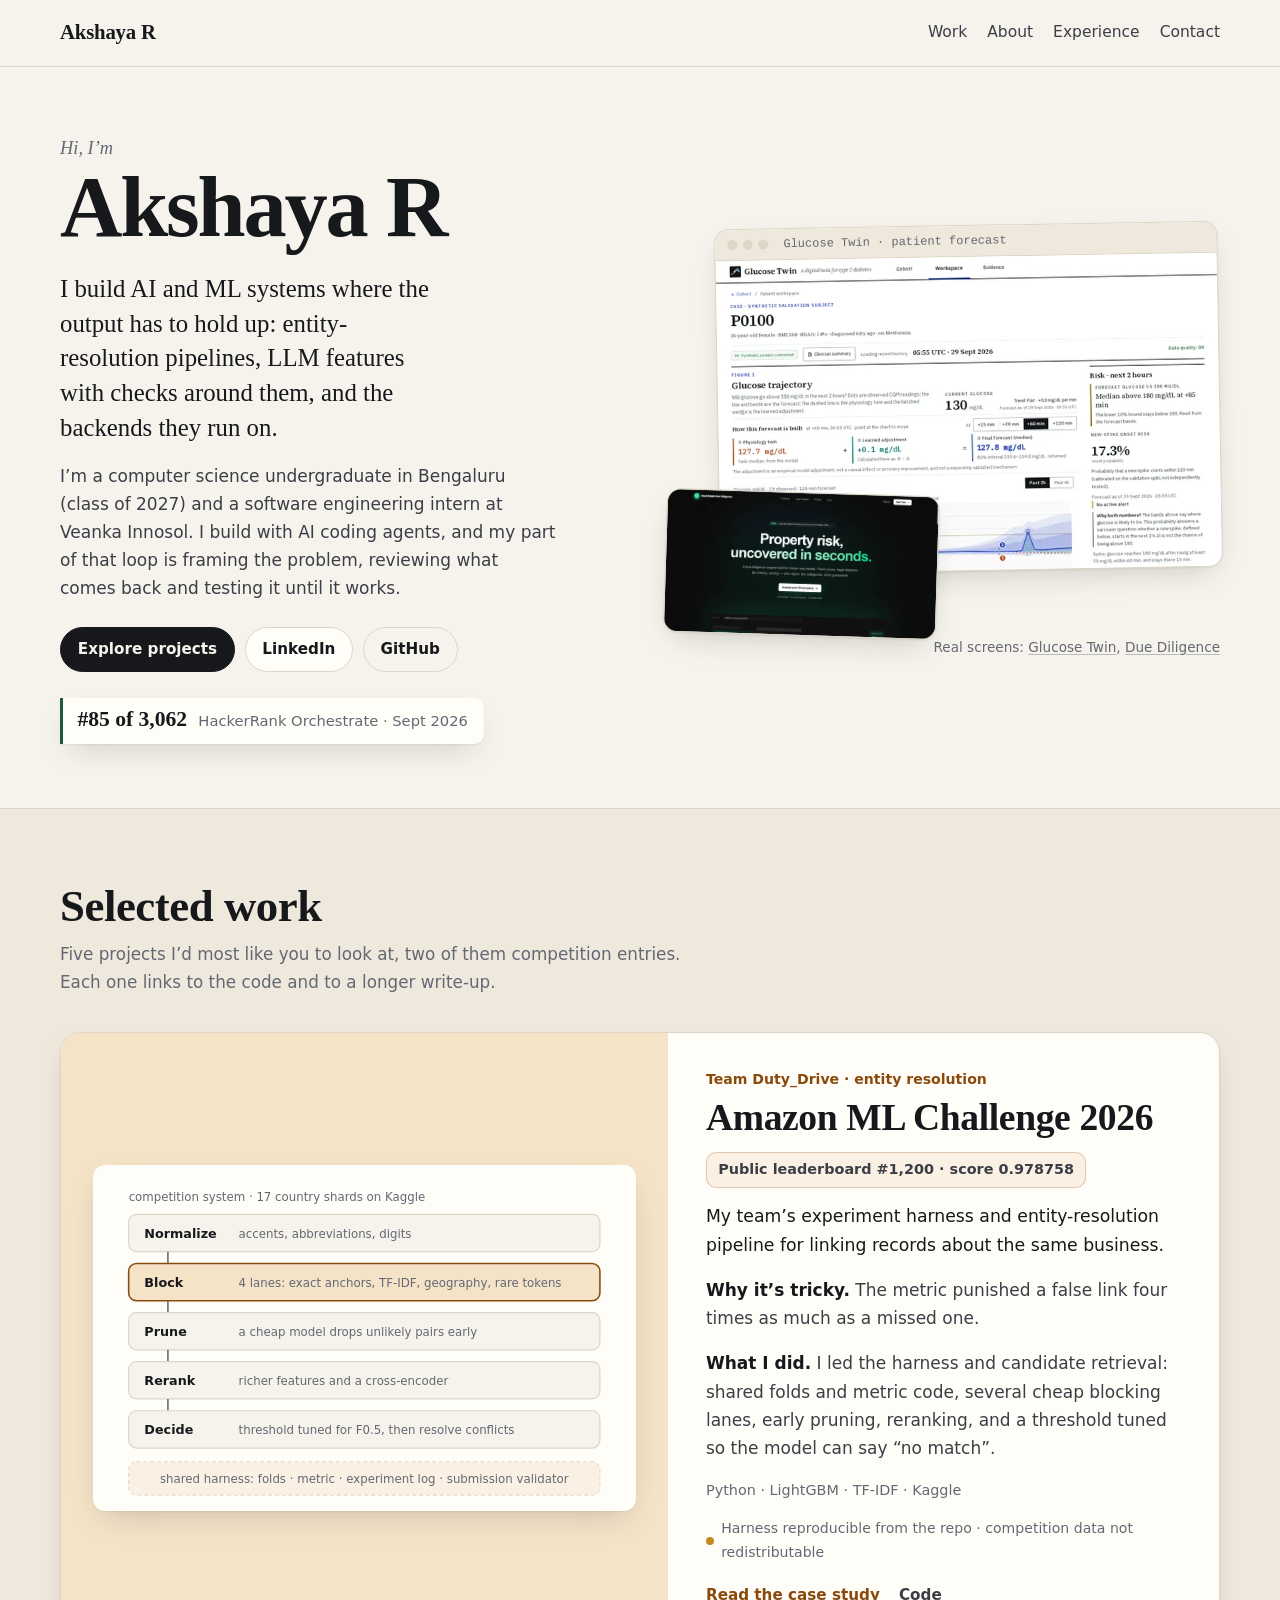
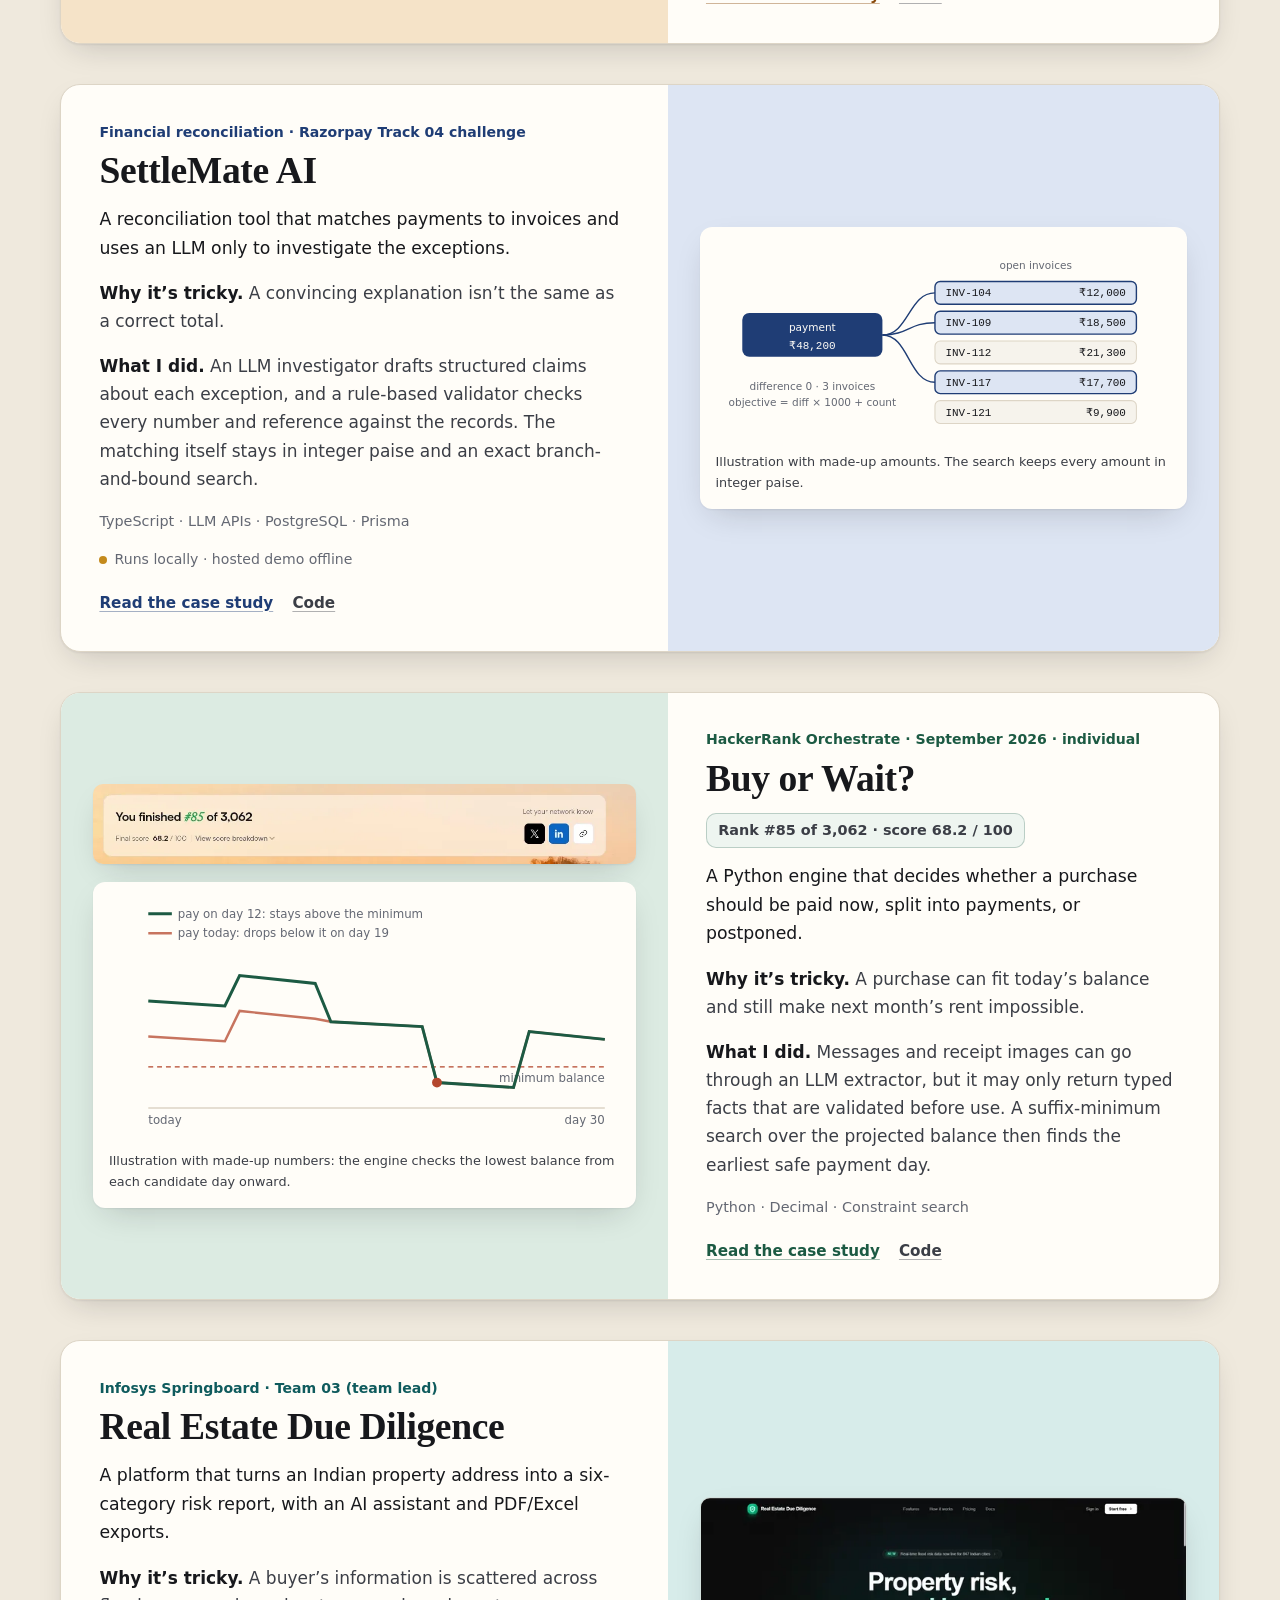
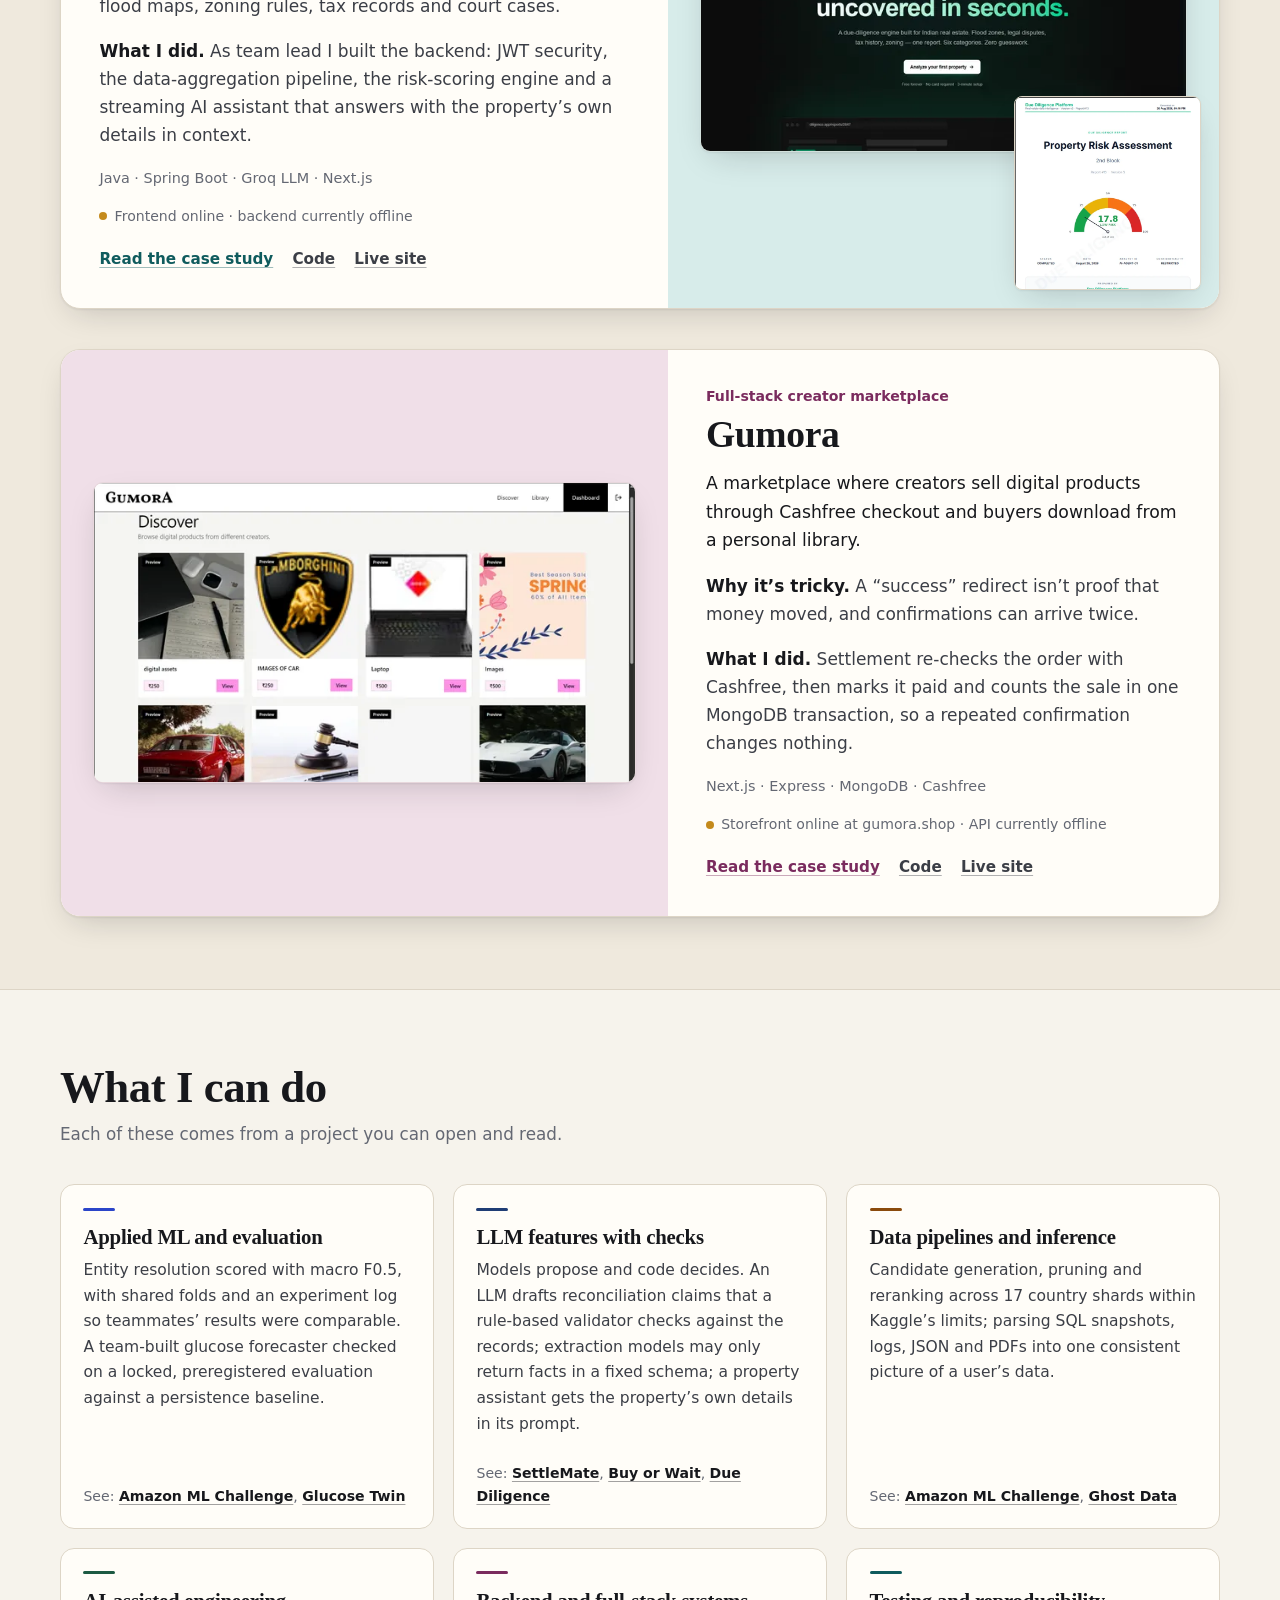
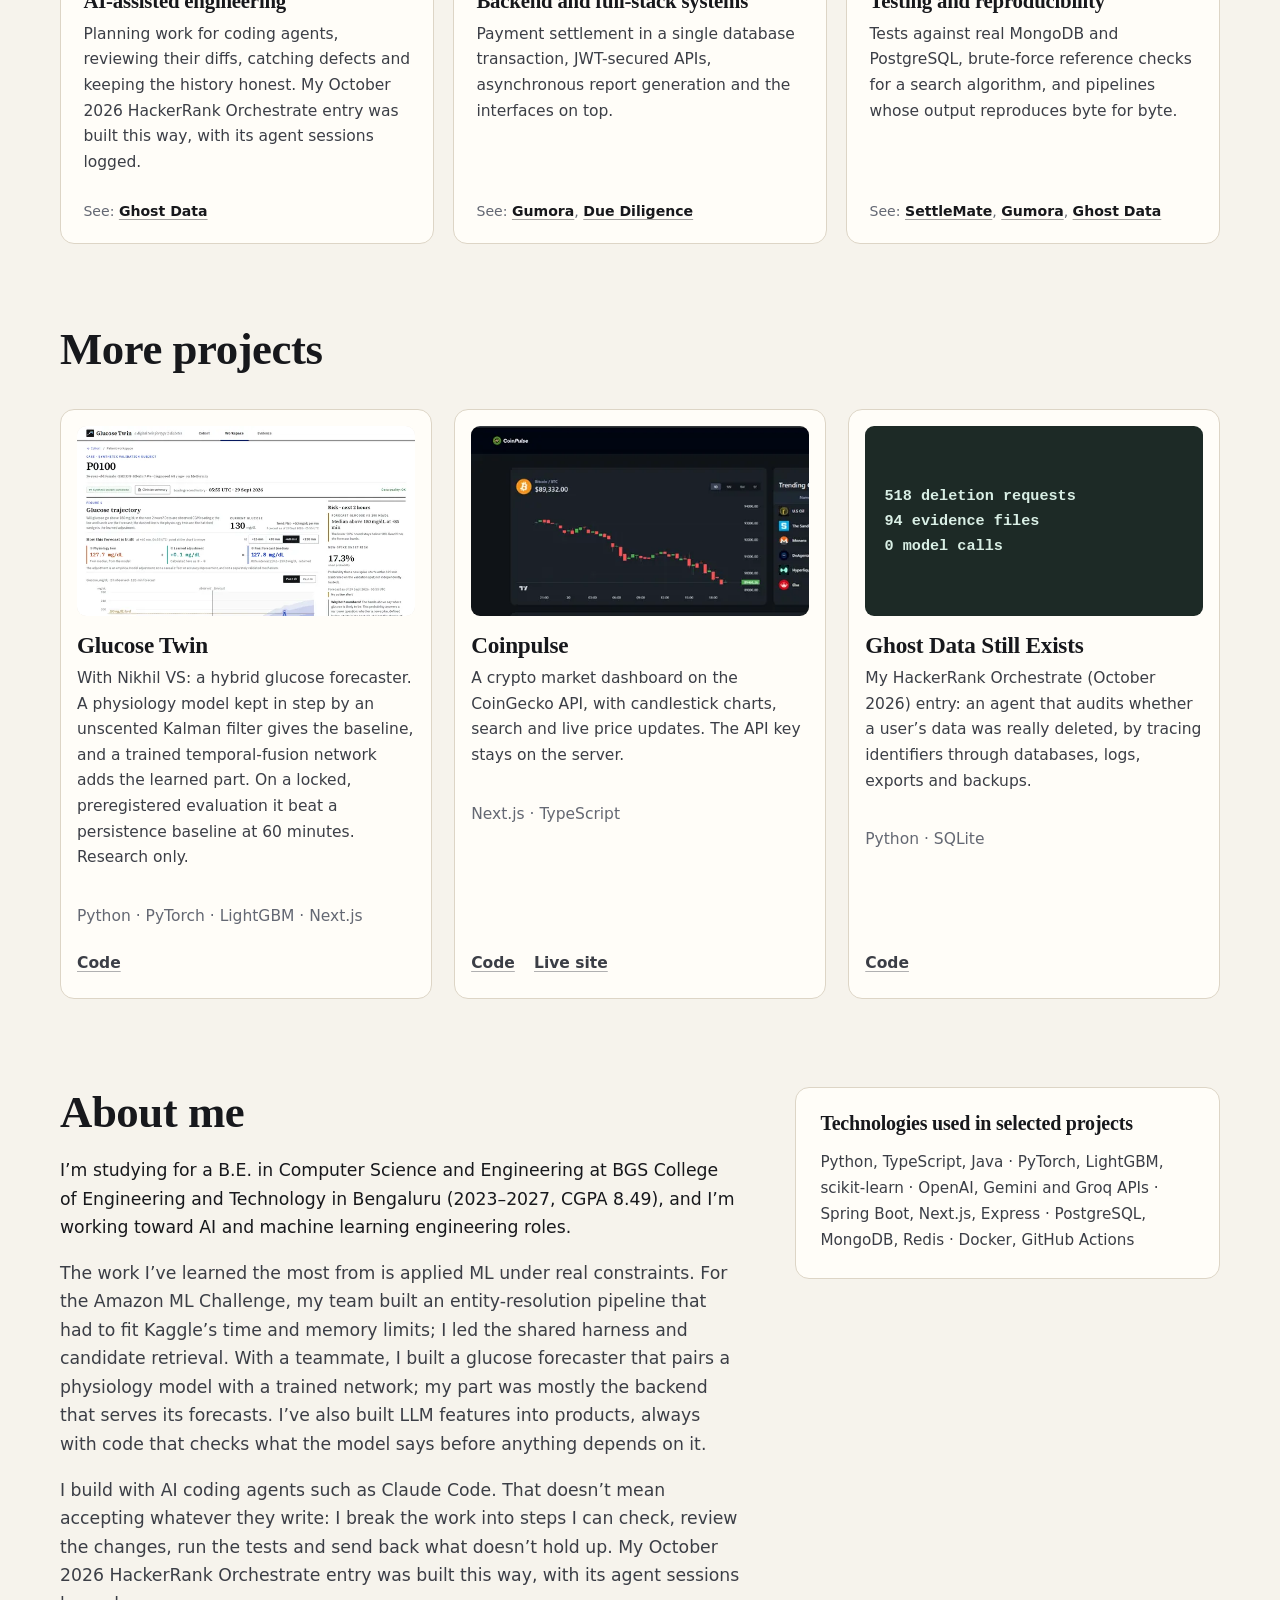
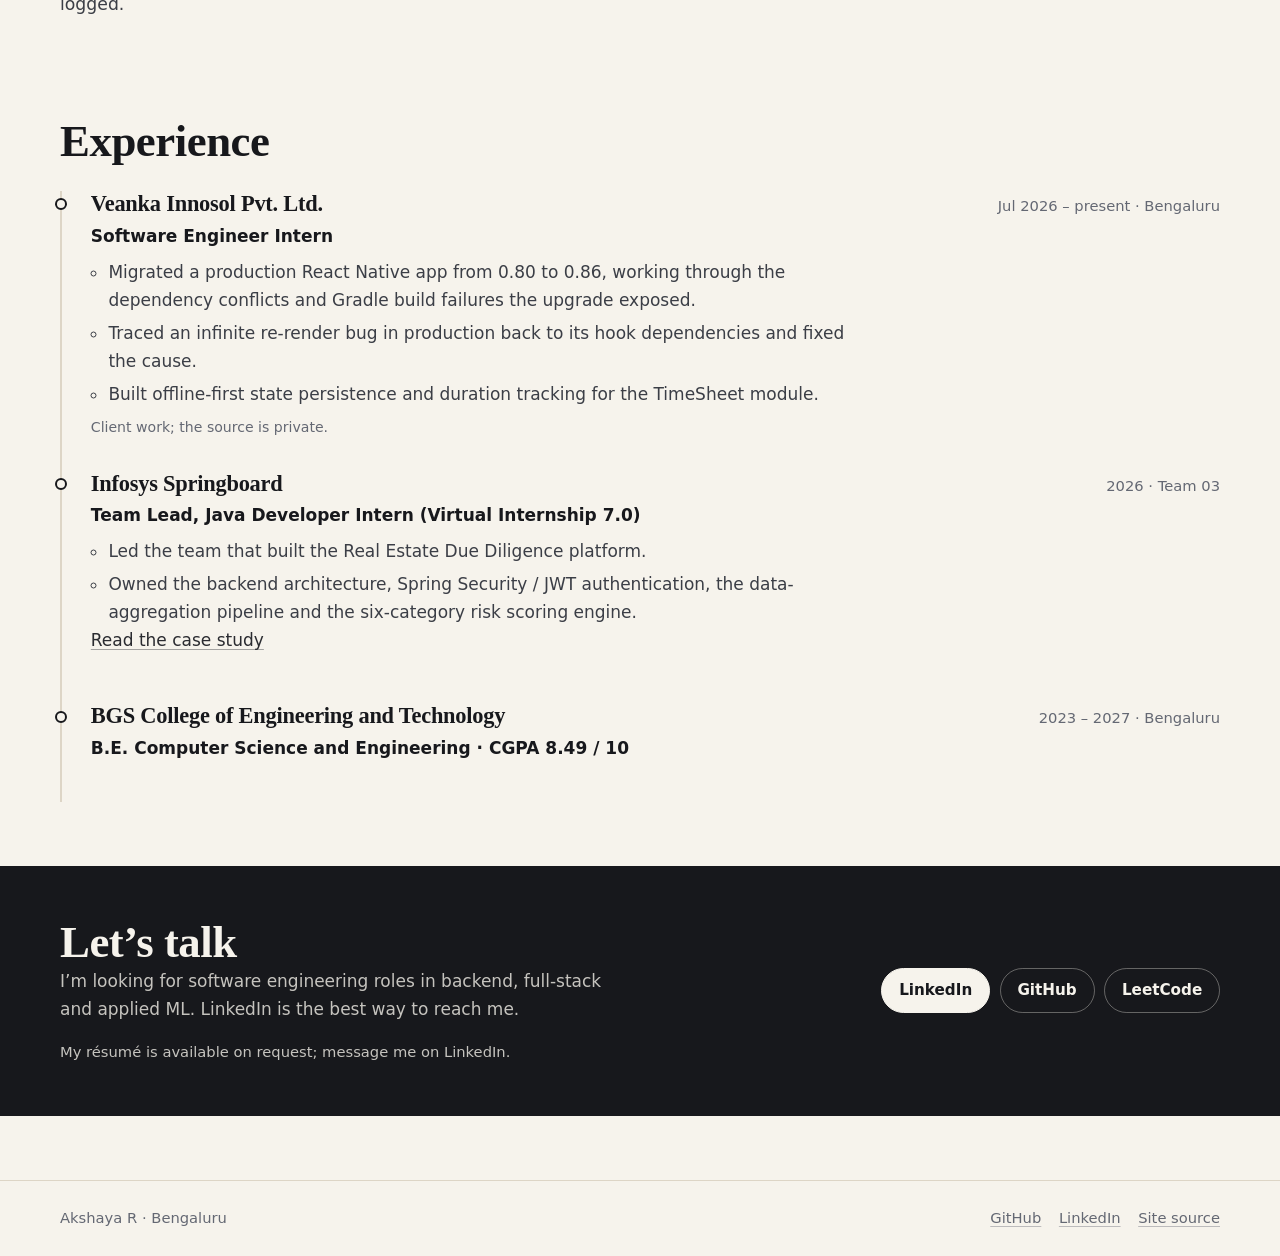
==== commit 36603187: "Tighten factual attribution in AI/ML copy - Scope the agent-session logging claim to the October 202" ====
--- a/index.html
+++ b/index.html
@@ -42,7 +42,7 @@
 <p class="hello">Hi, I’m</p>
 <h1 id="name">Akshaya R</h1>
 <p class="lead">I build AI and ML systems where the output has to hold up: entity-resolution pipelines, LLM features with checks around them, and the backends they run on.</p>
-<p class="intro">I’m a computer science undergraduate in Bengaluru (class of 2027) and a software engineering intern at Veanka Innosol. I build with AI coding agents every day, and my part of that loop is framing the problem, reviewing what comes back and testing it until it works.</p>
+<p class="intro">I’m a computer science undergraduate in Bengaluru (class of 2027) and a software engineering intern at Veanka Innosol. I build with AI coding agents, and my part of that loop is framing the problem, reviewing what comes back and testing it until it works.</p>
 <div class="cta"><a class="btn primary" href="#work">Explore projects</a><a class="btn" href="https://www.linkedin.com/in/akshaya-r-a381873a4/">LinkedIn</a><a class="btn ghost" href="https://github.com/AkshayAlgoX">GitHub</a></div>
 <a class="win" href="/projects/buy-or-wait/"><span class="win-value">#85 of 3,062</span><span class="win-label">HackerRank Orchestrate · Sept 2026</span></a>
 </div>
@@ -163,7 +163,7 @@
 
 <section id="capabilities" class="capabilities wrap" aria-labelledby="cap-title">
 <div class="section-head"><h2 id="cap-title">What I can do</h2><p>Each of these comes from a project you can open and read.</p></div>
-<ul class="caps"><li class="cap"><h3>Applied ML and evaluation</h3><p>Entity resolution scored with macro F0.5, with shared folds and an experiment log so teammates’ results were comparable. A glucose forecaster checked on a locked, preregistered evaluation against a persistence baseline.</p><p class="seen">See: <a href="/projects/amazon-ml/">Amazon ML Challenge</a>, <a href="#glucose-twin">Glucose Twin</a></p></li><li class="cap"><h3>LLM features with checks</h3><p>Models propose and code decides. An LLM drafts reconciliation claims that a rule-based validator checks against the records; extraction models may only return facts in a fixed schema; a property assistant gets the property’s own details in its prompt.</p><p class="seen">See: <a href="/projects/settlemate/">SettleMate</a>, <a href="/projects/buy-or-wait/">Buy or Wait</a>, <a href="/projects/due-diligence/">Due Diligence</a></p></li><li class="cap"><h3>Data pipelines and inference</h3><p>Candidate generation, pruning and reranking across 17 country shards within Kaggle’s limits; parsing SQL snapshots, logs, JSON and PDFs into one consistent picture of a user’s data.</p><p class="seen">See: <a href="/projects/amazon-ml/">Amazon ML Challenge</a>, <a href="#ghost-data">Ghost Data</a></p></li><li class="cap"><h3>AI-assisted engineering</h3><p>Planning work for coding agents, reviewing their diffs, catching defects and keeping the history honest. Both HackerRank Orchestrate entries were built this way, under rules that require logging every agent session.</p><p class="seen">See: <a href="/projects/buy-or-wait/">Buy or Wait</a>, <a href="#ghost-data">Ghost Data</a></p></li><li class="cap"><h3>Backend and full-stack systems</h3><p>Payment settlement in a single database transaction, JWT-secured APIs, asynchronous report generation and the interfaces on top.</p><p class="seen">See: <a href="/projects/gumora/">Gumora</a>, <a href="/projects/due-diligence/">Due Diligence</a></p></li><li class="cap"><h3>Testing and reproducibility</h3><p>Tests against real MongoDB and PostgreSQL, brute-force reference checks for a search algorithm, and pipelines whose output reproduces byte for byte.</p><p class="seen">See: <a href="/projects/settlemate/">SettleMate</a>, <a href="/projects/gumora/">Gumora</a>, <a href="#ghost-data">Ghost Data</a></p></li></ul>
+<ul class="caps"><li class="cap"><h3>Applied ML and evaluation</h3><p>Entity resolution scored with macro F0.5, with shared folds and an experiment log so teammates’ results were comparable. A team-built glucose forecaster checked on a locked, preregistered evaluation against a persistence baseline.</p><p class="seen">See: <a href="/projects/amazon-ml/">Amazon ML Challenge</a>, <a href="#glucose-twin">Glucose Twin</a></p></li><li class="cap"><h3>LLM features with checks</h3><p>Models propose and code decides. An LLM drafts reconciliation claims that a rule-based validator checks against the records; extraction models may only return facts in a fixed schema; a property assistant gets the property’s own details in its prompt.</p><p class="seen">See: <a href="/projects/settlemate/">SettleMate</a>, <a href="/projects/buy-or-wait/">Buy or Wait</a>, <a href="/projects/due-diligence/">Due Diligence</a></p></li><li class="cap"><h3>Data pipelines and inference</h3><p>Candidate generation, pruning and reranking across 17 country shards within Kaggle’s limits; parsing SQL snapshots, logs, JSON and PDFs into one consistent picture of a user’s data.</p><p class="seen">See: <a href="/projects/amazon-ml/">Amazon ML Challenge</a>, <a href="#ghost-data">Ghost Data</a></p></li><li class="cap"><h3>AI-assisted engineering</h3><p>Planning work for coding agents, reviewing their diffs, catching defects and keeping the history honest. My October 2026 HackerRank Orchestrate entry was built this way, with its agent sessions logged.</p><p class="seen">See: <a href="#ghost-data">Ghost Data</a></p></li><li class="cap"><h3>Backend and full-stack systems</h3><p>Payment settlement in a single database transaction, JWT-secured APIs, asynchronous report generation and the interfaces on top.</p><p class="seen">See: <a href="/projects/gumora/">Gumora</a>, <a href="/projects/due-diligence/">Due Diligence</a></p></li><li class="cap"><h3>Testing and reproducibility</h3><p>Tests against real MongoDB and PostgreSQL, brute-force reference checks for a search algorithm, and pipelines whose output reproduces byte for byte.</p><p class="seen">See: <a href="/projects/settlemate/">SettleMate</a>, <a href="/projects/gumora/">Gumora</a>, <a href="#ghost-data">Ghost Data</a></p></li></ul>
 </section>
 
 <section class="more-projects wrap" aria-labelledby="more-title">
@@ -190,7 +190,7 @@
 </section>
 
 <section id="about" class="about wrap" aria-labelledby="about-title">
-<div class="about-text"><h2 id="about-title">About me</h2><p>I’m studying for a B.E. in Computer Science and Engineering at BGS College of Engineering and Technology in Bengaluru (2023–2027, CGPA 8.49), and I’m working toward AI and machine learning engineering roles.</p><p>The work I’ve learned the most from is applied ML under real constraints: an entity-resolution pipeline for the Amazon ML Challenge that had to fit Kaggle’s time and memory limits, and a glucose forecaster that combines a physiology model with a trained network. I’ve also built LLM features into products, always with code that checks what the model says before anything depends on it.</p><p>I build with AI coding agents such as Claude Code. That doesn’t mean accepting whatever they write: I break the work into steps I can check, review the changes, run the tests and send back what doesn’t hold up. HackerRank Orchestrate is built around exactly this: entries are developed with AI agents, and every session is logged.</p></div>
+<div class="about-text"><h2 id="about-title">About me</h2><p>I’m studying for a B.E. in Computer Science and Engineering at BGS College of Engineering and Technology in Bengaluru (2023–2027, CGPA 8.49), and I’m working toward AI and machine learning engineering roles.</p><p>The work I’ve learned the most from is applied ML under real constraints. For the Amazon ML Challenge, my team built an entity-resolution pipeline that had to fit Kaggle’s time and memory limits; I led the shared harness and candidate retrieval. With a teammate, I built a glucose forecaster that pairs a physiology model with a trained network; my part was mostly the backend that serves its forecasts. I’ve also built LLM features into products, always with code that checks what the model says before anything depends on it.</p><p>I build with AI coding agents such as Claude Code. That doesn’t mean accepting whatever they write: I break the work into steps I can check, review the changes, run the tests and send back what doesn’t hold up. My October 2026 HackerRank Orchestrate entry was built this way, with its agent sessions logged.</p></div>
 <div class="about-side"><h3>Technologies used in selected projects</h3><p>Python, TypeScript, Java · PyTorch, LightGBM, scikit-learn · OpenAI, Gemini and Groq APIs · Spring Boot, Next.js, Express · PostgreSQL, MongoDB, Redis · Docker, GitHub Actions</p></div>
 </section>
 
